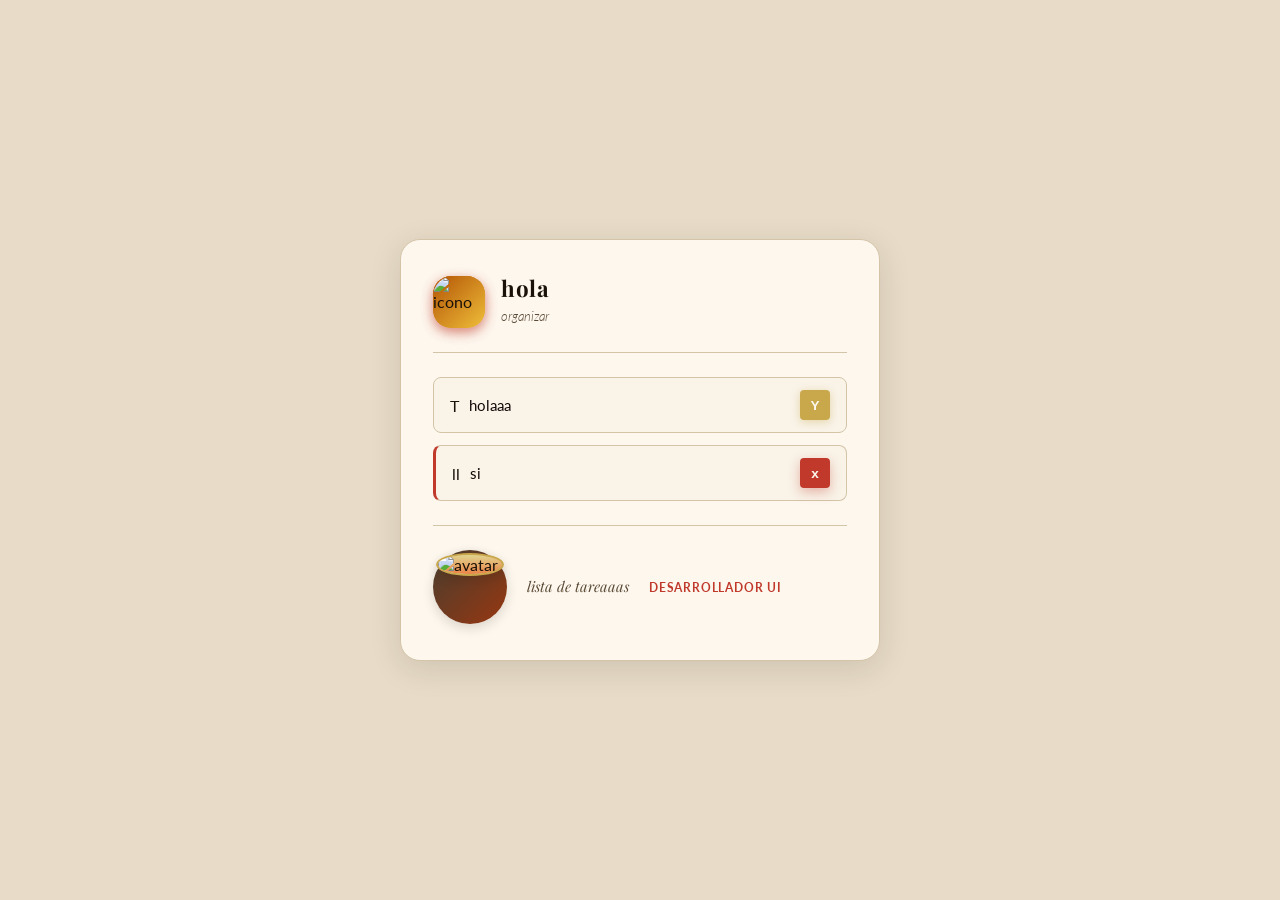
==== index.html @ 03552bc4 "Configurada decoración de avatar con gradientes y colores" ====
<!DOCTYPE html>
<html lang="es">
<head>
<meta charset="UTF-8">
<meta name="viewport" content="width=device-width, initial-scale=1.0">
<title>Creación de Proyecto Flexbox, y rama developer - Puntos 5,6 y 7</title>
<link rel="stylesheet" href="css/style.css">
<link href="https://fonts.googleapis.com/css2?family=Playfair+Display:ital,wght@0,600;0,700;1,400&family=Lato:wght@300;400;700&display=swap" rel="stylesheet">
</head>
<body>

<div class="todo-list">
    <header class="todo-list__header">
        <div class="todo-list__icon-container">
        <div class="todo-list__icon-container">
        <img src="https://i.pravatar.cc/52" alt="icono">
        </div>
        </div>
        <div class="todo-list__info">
        <h2 class="todo-list__title">hola</h2>
        <p class="todo-list__descripcion"> organizar </p>
        </div>
    </header>
    <hr class="todo-list__divisor">
    <ul class="todo-list__items">
        <li class="todo-list__item">
        <div class="todo-list__contenido">
            <span class="todo-list__item-icon">T</span>
            <span class="todo-list__text">holaaa</span>
        </div>
        <button class="todo-list__button-complete">Y</button>
        </li>
        <li class="todo-list__item todo-list__item--pendiente">
        <div class="todo-list__contenido">
            <span class="todo-list__item-icon">ll</span>
            <span class="todo-list__text">si</span>
        </div>
        <button class="todo-list__button todo-list__button--delete">x</button>
        </li>
    </ul>
    <section class="testimonial">
        <div class="testimonial__avatar-wrapper">
        <img class="testimonial__avatar" src="https://i.pravatar.cc/100" alt="avatar">
    </div>
        <p class="testimonial__text">
        lista de tareaaas
        </p>
        <span class="testimonial__autor"> desarrollador ui</span>
        </div>
    </section>
    </div>
</body>
</html>
---- css/style.css ----
/* Aplica estilo a todos los elementos justo antes y justo después */
*, *::before, *::after {
box-sizing: border-box;
margin: 0;
padding: 0;
}

/* B O D Y */

body {
min-height: 100vh; /*viewport, 100% de altura en pantalla completa lero lero */
font-family: 'Lato', sans-serif;
color: #1a1208;
background-color: #e8dcc8;
display: flex;
align-items: center;
justify-content: center;
padding: 2.5rem 1rem;
}

/* bloque principal */
.todo-list{
background-color: #fdf7ee;
border-radius: 20px;
box-shadow: 0 8px 32px rgba(26, 18, 8, 0.12);
border: 1px solid #d4c4a8;
max-width: 480px;
width: 100%;
padding: 2.25rem 2rem;
position: relative;
overflow: hidden;
display: flex;
flex-direction: column;
gap: 1.5rem;
}

/* E N C A B E Z A D O de seccion. Contenedor en fila */
.todo-list__header {
display: flex;
align-items: flex-start; /* Icono a la parte superior */
gap: 1rem; 
}

.todo-list__icon-container {
display: flex;
align-items: center;
justify-content: center;
width: 52px;
height: 52px;
min-width: 52px;
border-radius: 35%;
flex-shrink: 0;
background: linear-gradient(135deg, #b45405, #eebe39);
box-shadow: 0 4px 12px rgba(192, 57, 43, 0.35);
}

.todo-list__icon-container img{
    width: 100%;
    height: 100%;
    border-radius: 40%;
    object-fit: cover;
}

.todo-list__icon {
font-size: 1.6rem;
line-height: 1;
color: #fdf7ee;
}

.todo-list__info {
display: flex;
flex-direction: column;
justify-content: center;
gap: 0.3rem;
}

.todo-list__title {
font-family: 'Playfair Display', Georgia, serif;
font-size: 1.4rem;
font-weight: 700;
color: #1a1208;
line-height: 1.15;
letter-spacing: 0.5px;
}

.todo-list__descripcion {
font-size:0.82rem;
font-weight: 300;
color: #5a4a35;
text-align: justify;
line-height: 1.5;
font-style: italic;
}

/* DIVISOR */
.todo-list__divisor {
border: 0;
border-top: 1px solid #d4c4a8;
}

/* LISTA DE T A R E A S brr*/
.todo-list__items {
list-style: none;
padding: 0;
display: flex;
flex-direction: column; /*Apila los items en columnita */
gap: 0.75rem; /* espacio entre columna */
}

.todo-list__item {
display: flex;
justify-content: space-between;
align-items: center;
padding: 12px 16px;
background: #f9f3e8;
border: 1px solid #d4c4a8;
border-radius: 8px;
transition: box-shadow 0.2s ease, transform 0.2s ease;
}

/* Pseudocodigo :hover para button */
.todo-list__item:hover {
box-shadow: 0 8px 32px rgba(26, 18, 8, 0.12);
transform: translateX(2px);
}

/*contenedor de iconos */
.todo-list__contenido {
display: flex;
align-items: center;
gap: 0.65rem;
flex: 1;
}

.todo-list__text {
font-size: 0.95rem;
color: #140909;
text-align: justify;
padding-right: 10px;
}

/* botones */
.todo-list__button-complete{
display: flex;
align-items: center;
justify-content: center;
width: 30px;
height: 30px;
min-width: 30px;
border: none;
border-radius: 4px;
cursor: pointer;
font-size: 0.85rem;
font-weight: 700;
background-color: #c9a84c;
color: #fdf7ee;
box-shadow: 0 2px 8px rgba(201, 168, 76, 0.4);transition: transform 0.15s ease, filter 0.15s ease;
}

.todo-list__button-complete:hover {
transform: scale(1.1); /*Modifica el espacio, rota, escala tamaño, traslada sin alterar nada */
filter: brightness(1.1); /*Efectos visuales (desenfoque, brillo, contraste, escala... */
}

.todo-list__button--delete{
display: flex;
align-items: center;
justify-content: center;
width: 30px;
height: 30px;
min-width: 30px;
border: none;
border-radius: 4px;
cursor: pointer;
font-size: 0.85rem;
font-weight: 700;
background-color: #c0392b;
color: #fdf7ee;
box-shadow: 0 4px 12px rgba(192, 57, 43, 0.35);
transition: transform 0.15s ease, filter 0.15s ease;
}

.todo-list__button--delete:hover {
background-color: #96281b;
transform: scale(1.1);
}

.todo-list__item--pendiente {
border-left: 3px solid #c0392b;}

/* bloque TESTIMONAL */
.testimonial {
display: flex;
align-items: center;
gap: 20px;
padding-top: 1.5rem;
border-top: 1px solid #d4c4a8;
}

/* elementos del avatar */
.testimonial__avatar {
width: 68px;
height: 68px;
min-width: 68px;
border-radius: 50%;
object-fit: cover;
border: 2px solid #c9a84c;
background: linear-gradient(#e0d48e, #eb8348) padding-box,
            linear-gradient(135deg, #ffffff, #e4915a) border-box;
box-shadow: 0 4px 12px rgba(26, 18, 8, 0.15);
}

.testimonial__avatar-wrapper {
  /* El gradiente para más voltaje en la foto */
width: 74px;
height: 74px;
min-width: 74px;
border-radius: 50%;
object-fit: cover;
padding: 3.4px;  
background: linear-gradient(135deg, #493e2f, #973711);
box-shadow: 0 4px 12px rgba(26, 18, 8, 0.15);
}

/* elemento contenido */
.testimonial__content {
display: flex;
flex-direction: column;
gap: 0.35rem;
}

/* elemento texto */
.testimonial__text {
font-family: 'Playfair Display', Georgia, serif;
font-style: italic;
font-size: 0.9rem;
color: #5a4a35;
text-align: justify;
line-height: 1.65;
margin: 0;
}

/*elemento autor */
.testimonial__autor {
font-size: 0.78rem;
font-weight: bold;
color: #c0392b;
text-transform: uppercase;
letter-spacing: 0.8px;
}
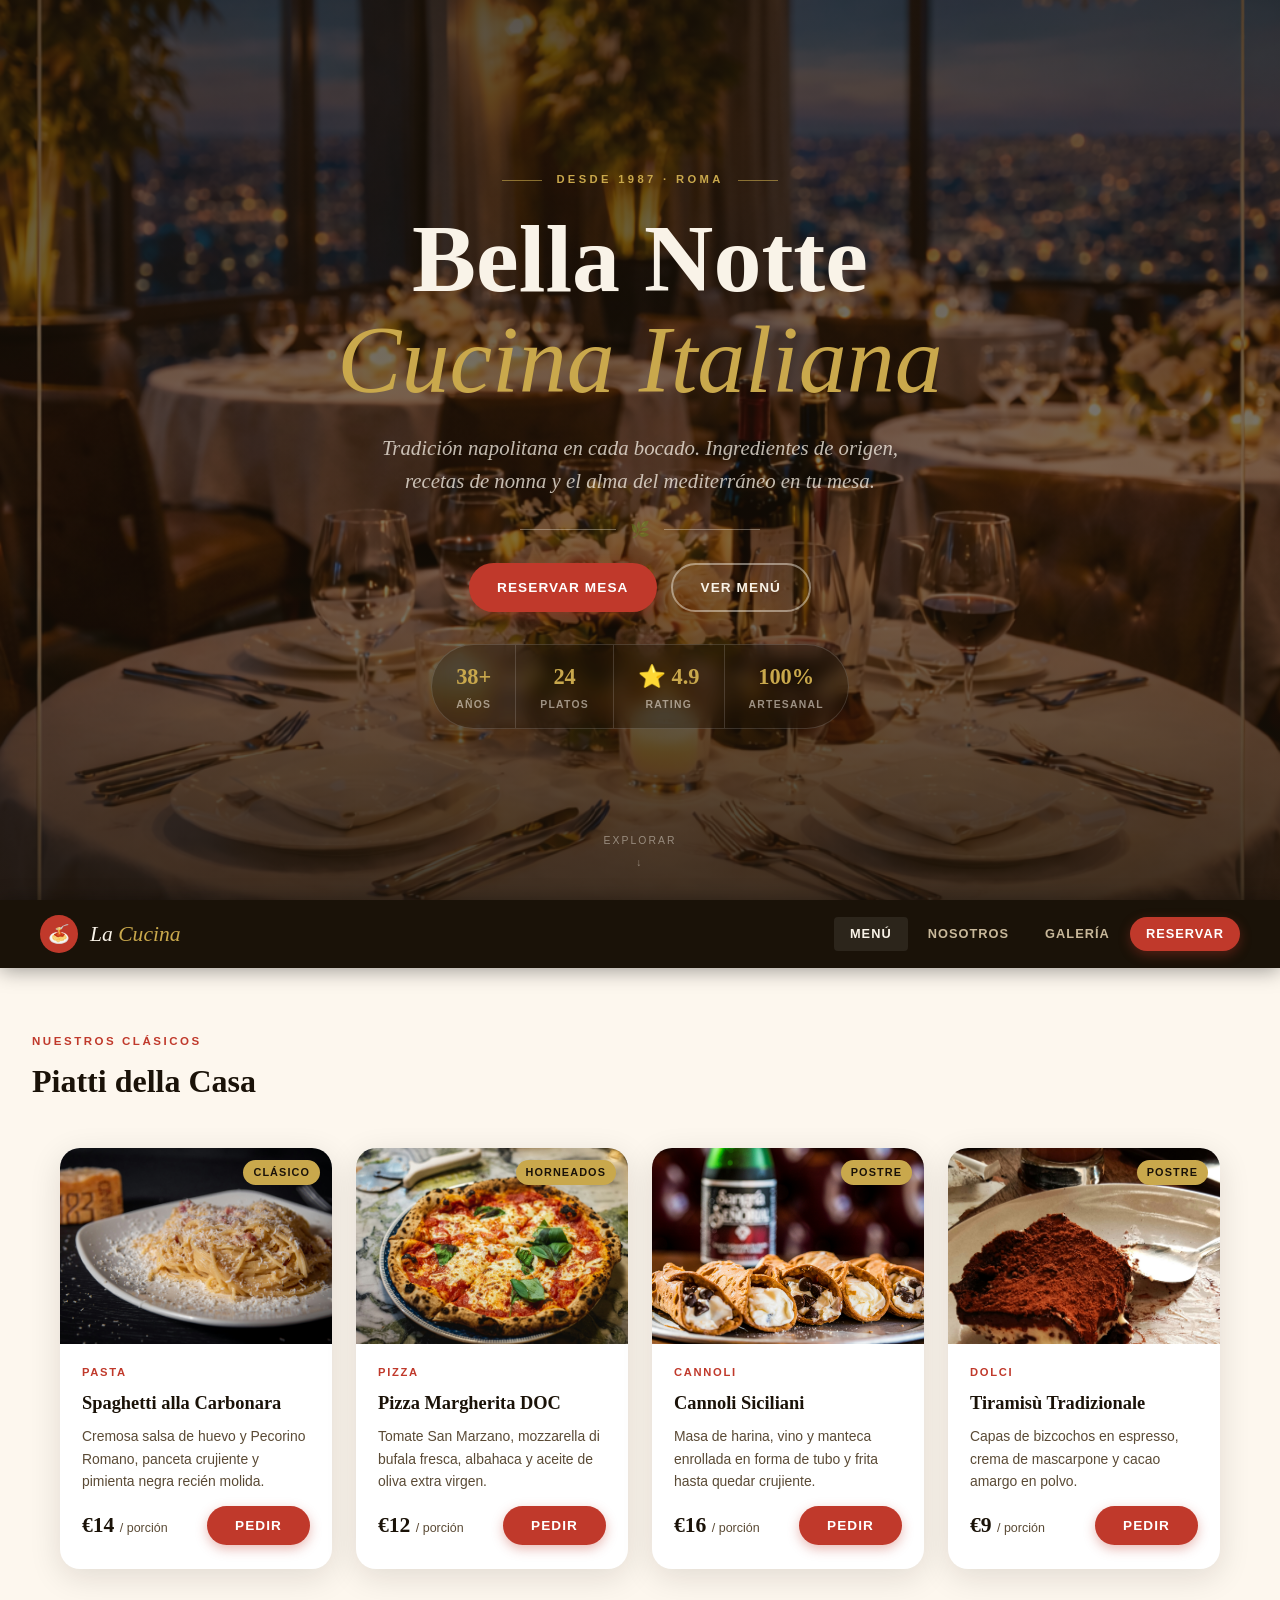
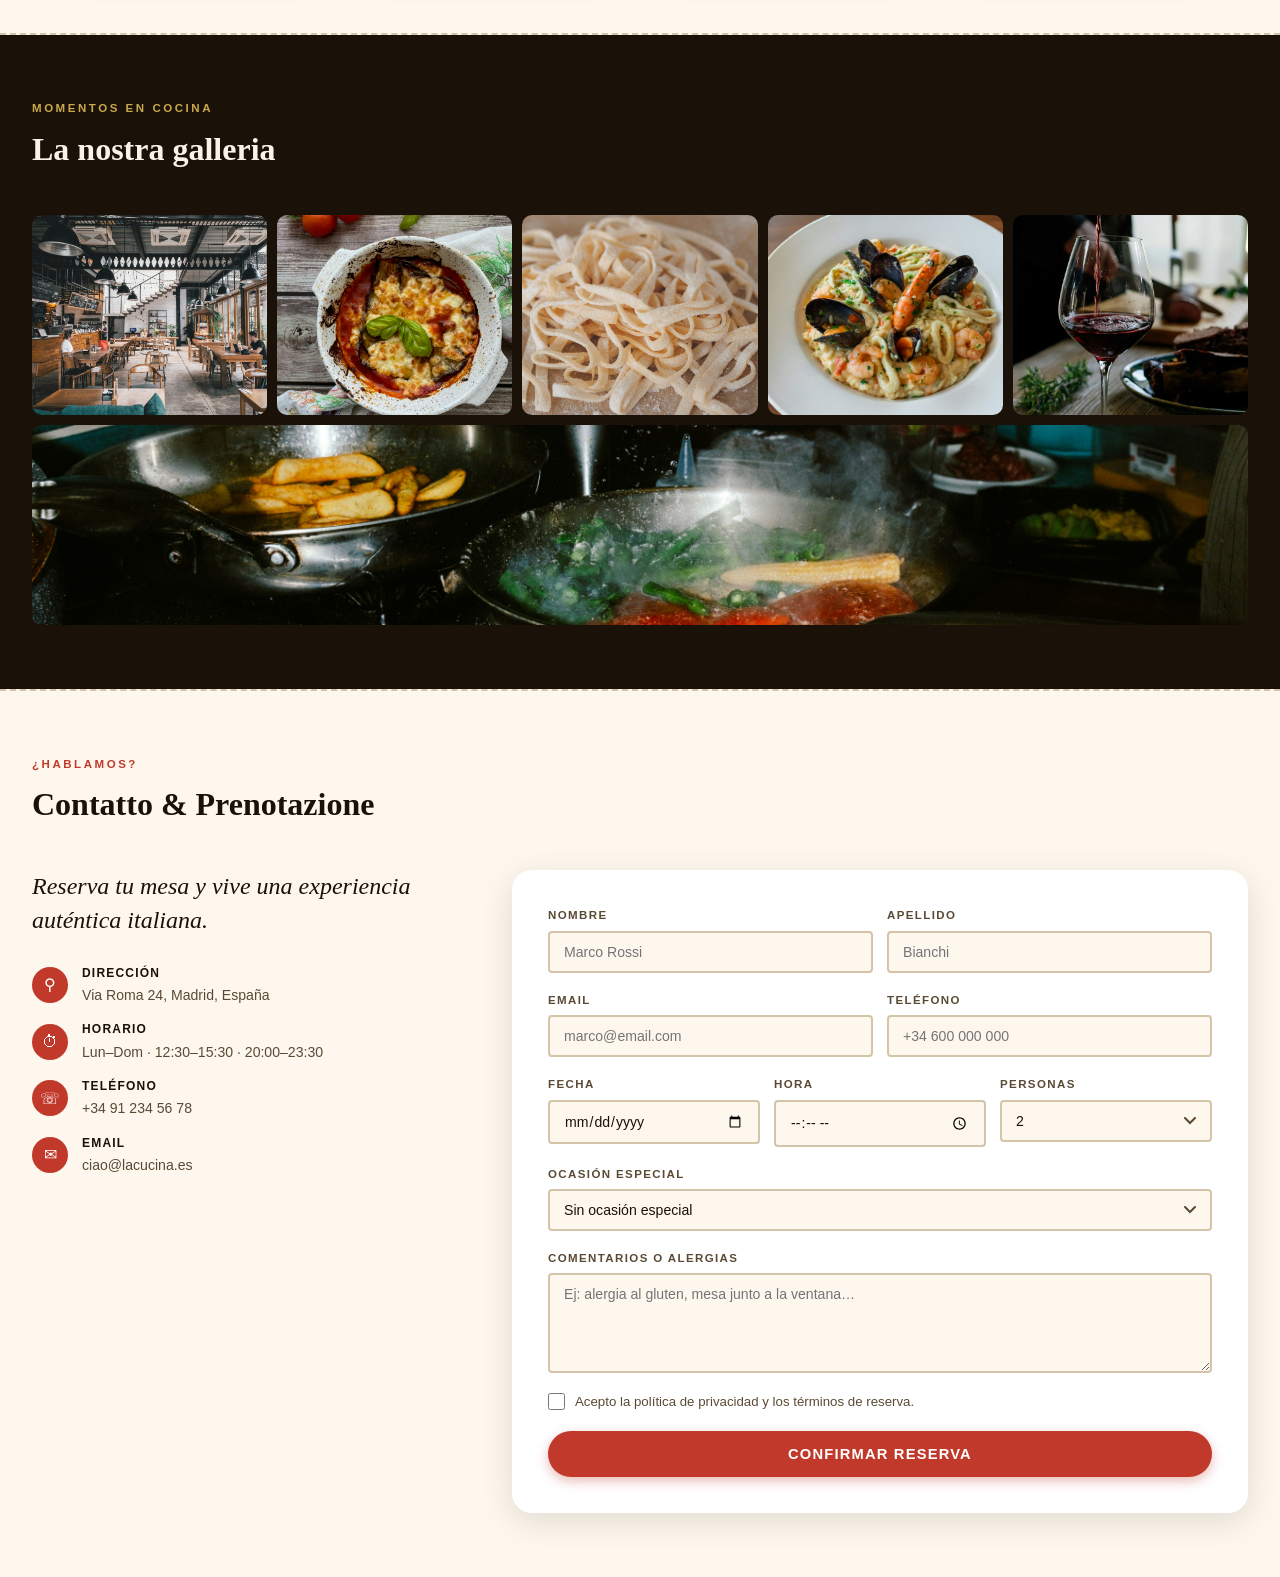
==== commit 2f309fe9: "Merge pull request #2 from josuesolano21/feature/josue Feature/josue" ====
--- a/index.html
+++ b/index.html
@@ -1,53 +1,270 @@
 <!DOCTYPE html>
 <html lang="es">
 <head>
-<meta charset="UTF-8">
-<meta name="viewport" content="width=device-width, initial-scale=1.0">
-<title>Creación de Proyecto Flexbox, y rama developer - Puntos 5,6 y 7</title>
-<link rel="stylesheet" href="css/style.css">
-<link href="https://fonts.googleapis.com/css2?family=Playfair+Display:ital,wght@0,600;0,700;1,400&family=Lato:wght@300;400;700&display=swap" rel="stylesheet">
+    <meta charset="UTF-8">
+    <meta name="viewport" content="width=device-width, initial-scale=1.0">
+    <link rel="stylesheet" href="./css/style.css">
+    <title>Creación de Proyecto y sus archivos, y rama developer</title>
 </head>
 <body>
-
-<div class="todo-list">
-    <header class="todo-list__header">
-        <div class="todo-list__icon-container">
-        <div class="todo-list__icon-container">
-        <img src="https://i.pravatar.cc/52" alt="icono">
-        </div>
-        </div>
-        <div class="todo-list__info">
-        <h2 class="todo-list__title">hola</h2>
-        <p class="todo-list__descripcion"> organizar </p>
-        </div>
+    
+        <!-- COMPONENTE 0: ENCABEZADO -->
+    <header class="encabezado">
+    <div class="encabezado__fondo"></div>
+    <div class="encabezado__contenido">
+        <p class="encabezado__etiqueta">Desde 1987 · Roma</p>
+        <h1 class="encabezado__titulo">Bella Notte <em>Cucina Italiana</em></h1>
+        <p class="encabezado__subtitulo">Tradición napolitana en cada bocado. Ingredientes de origen, recetas de nonna y el alma del mediterráneo en tu mesa.</p>
+        <div class="encabezado__separador"><span>🌿</span></div>
+        <div class="encabezado__acciones">
+        <a href="#contacto" class="boton boton--solido">Reservar mesa</a>
+        <a href="#menu"     class="boton boton--fantasma">Ver menú</a>
+        </div>
+        <div class="encabezado__estadisticas">
+        <div class="encabezado__estadistica">
+            <span class="encabezado__estadistica-valor">38+</span>
+            <span class="encabezado__estadistica-etiqueta">Años</span>
+        </div>
+        <div class="encabezado__estadistica">
+            <span class="encabezado__estadistica-valor">24</span>
+            <span class="encabezado__estadistica-etiqueta">Platos</span>
+        </div>
+        <div class="encabezado__estadistica">
+            <span class="encabezado__estadistica-valor">⭐ 4.9</span>
+            <span class="encabezado__estadistica-etiqueta">Rating</span>
+        </div>
+        <div class="encabezado__estadistica">
+            <span class="encabezado__estadistica-valor">100%</span>
+            <span class="encabezado__estadistica-etiqueta">Artesanal</span>
+        </div>
+        </div>
+    </div>
+    <a href="#nav" class="encabezado__scroll">
+        <span>Explorar</span>
+        <span>↓</span>
+    </a>
     </header>
-    <hr class="todo-list__divisor">
-    <ul class="todo-list__items">
-        <li class="todo-list__item">
-        <div class="todo-list__contenido">
-            <span class="todo-list__item-icon">T</span>
-            <span class="todo-list__text">holaaa</span>
-        </div>
-        <button class="todo-list__button-complete">Y</button>
-        </li>
-        <li class="todo-list__item todo-list__item--pendiente">
-        <div class="todo-list__contenido">
-            <span class="todo-list__item-icon">ll</span>
-            <span class="todo-list__text">si</span>
-        </div>
-        <button class="todo-list__button todo-list__button--delete">x</button>
-        </li>
+
+    <!-- COMPONENTE 1: NAVEGACIÓN -->
+    <nav class="navegacion" id="nav">
+    <a href="#" class="navegacion__marca">
+        <div class="navegacion__logo">🍝</div>
+        <span class="navegacion__nombre">La <span>Cucina</span></span>
+    </a>
+    <ul class="navegacion__menu">
+        <li><a href="#menu"     class="navegacion__enlace navegacion__enlace--activo">Menú</a></li>
+        <li><a href="#"         class="navegacion__enlace">Nosotros</a></li>
+        <li><a href="#galeria"  class="navegacion__enlace">Galería</a></li>
+        <li><a href="#contacto" class="navegacion__enlace navegacion__enlace--destacado">Reservar</a></li>
     </ul>
-    <section class="testimonial">
-        <div class="testimonial__avatar-wrapper">
-        <img class="testimonial__avatar" src="https://i.pravatar.cc/100" alt="avatar">
-    </div>
-        <p class="testimonial__text">
-        lista de tareaaas
-        </p>
-        <span class="testimonial__autor"> desarrollador ui</span>
-        </div>
+    </nav>
+
+    <!-- COMPONENTE 2: TARJETAS DE PRODUCTO -->
+    <section class="seccion productos" id="menu">
+    <p class="seccion__etiqueta">Nuestros clásicos</p>
+    <h2 class="seccion__titulo">Piatti della Casa</h2>
+    <div class="productos__cuadricula">
+
+        <article class="tarjeta">
+        <div class="tarjeta__imagen-contenedor">
+            <img src="./resources/img/pastacarbonara.jpg" alt="Carbonara"/>
+            <span class="tarjeta__insignia">Clásico</span>
+        </div>
+        <div class="tarjeta__cuerpo">
+            <p class="tarjeta__categoria">Pasta</p>
+            <h3 class="tarjeta__titulo">Spaghetti alla Carbonara</h3>
+            <p class="tarjeta__descripcion">Cremosa salsa de huevo y Pecorino Romano, panceta crujiente y pimienta negra recién molida.</p>
+            <div class="tarjeta__pie">
+            <p class="tarjeta__precio">€14 <span>/ porción</span></p>
+            <button class="boton boton--solido">Pedir</button>
+            </div>
+        </div>
+        </article>
+
+        <article class="tarjeta">
+        <div class="tarjeta__imagen-contenedor">
+            <img src="./resources/img/pizza_margherita.jpg" alt="Pizza Margherita"/>
+            <span class="tarjeta__insignia">Horneados</span>
+        </div>
+        <div class="tarjeta__cuerpo">
+            <p class="tarjeta__categoria">Pizza</p>
+            <h3 class="tarjeta__titulo">Pizza Margherita DOC</h3>
+            <p class="tarjeta__descripcion">Tomate San Marzano, mozzarella di bufala fresca, albahaca y aceite de oliva extra virgen.</p>
+            <div class="tarjeta__pie">
+            <p class="tarjeta__precio">€12 <span>/ porción</span></p>
+            <button class="boton boton--solido">Pedir</button>
+            </div>
+        </div>
+        </article>
+
+        <article class="tarjeta">
+        <div class="tarjeta__imagen-contenedor">
+            <img src="/resources/img/Cannoli.jpg" alt="Cannoli"/>
+            <span class="tarjeta__insignia">Postre</span>
+        </div>
+        <div class="tarjeta__cuerpo">
+            <p class="tarjeta__categoria">Cannoli</p>
+            <h3 class="tarjeta__titulo">Cannoli Siciliani</h3>
+            <p class="tarjeta__descripcion">Masa de harina, vino y manteca enrollada en forma de tubo y frita hasta quedar crujiente.</p>
+            <div class="tarjeta__pie">
+            <p class="tarjeta__precio">€16 <span>/ porción</span></p>
+            <button class="boton boton--solido">Pedir</button>
+            </div>
+        </div>
+        </article>
+
+        <article class="tarjeta">
+        <div class="tarjeta__imagen-contenedor">
+            <img src="/resources/img/tiramisu.jpg" alt="Tiramisù"/>
+            <span class="tarjeta__insignia">Postre</span>
+        </div>
+        <div class="tarjeta__cuerpo">
+            <p class="tarjeta__categoria">Dolci</p>
+            <h3 class="tarjeta__titulo">Tiramisù Tradizionale</h3>
+            <p class="tarjeta__descripcion">Capas de bizcochos en espresso, crema de mascarpone y cacao amargo en polvo.</p>
+            <div class="tarjeta__pie">
+            <p class="tarjeta__precio">€9 <span>/ porción</span></p>
+            <button class="boton boton--solido">Pedir</button>
+            </div>
+        </div>
+        </article>
+
+    </div>
     </section>
-    </div>
+
+    <hr class="divisor"/>
+
+    <!-- COMPONENTE 3: GALERÍA -->
+    <section class="seccion galeria" id="galeria">
+    <p class="seccion__etiqueta">Momentos en cocina</p>
+    <h2 class="seccion__titulo">La nostra galleria</h2>
+    <div class="galeria__cuadricula">
+        <div class="galeria__elemento">
+        <img src="/resources/img/ambient.jpg" alt="Restaurante"/>
+        <div class="galeria__superposicion"><p class="galeria__caption">Il nostro ambiente</p></div>
+        </div>
+        <div class="galeria__elemento">
+        <img src="/resources/img/Melanzane alla parmigiana.jpg" alt="Ingredientes"/>
+        <div class="galeria__superposicion"><p class="galeria__caption">Ingredienti freschi</p></div>
+        </div>
+        <div class="galeria__elemento">
+        <img src="/resources/img/pasta fatta a mano.jpg" alt="Pasta"/>
+        <div class="galeria__superposicion"><p class="galeria__caption">Pasta fatta a mano</p></div>
+        </div>
+        <div class="galeria__elemento">
+        <img src="/resources/img/rissoto.jpg" alt="Rissoto"/>
+        <div class="galeria__superposicion"><p class="galeria__caption">Rissoto</p></div>
+        </div>
+        <div class="galeria__elemento">
+        <img src="/resources/img/vinno_rosso.avif" alt="Vino"/>
+        <div class="galeria__superposicion"><p class="galeria__caption">Vino rosso</p></div>
+        </div>
+        <div class="galeria__elemento">
+        <img src="/resources/img/La magia in cucina.jpg" alt="Chef"/>
+        <div class="galeria__superposicion"><p class="galeria__caption">La magia in cucina</p></div>
+        </div>
+    </div>
+    </section>
+
+<hr class="divisor"/>
+
+    <!-- COMPONENTE 4: CONTACTO -->
+    <section class="seccion contacto" id="contacto">
+    <p class="seccion__etiqueta">¿Hablamos?</p>
+    <h2 class="seccion__titulo">Contatto & Prenotazione</h2>
+    <div class="contacto__contenedor">
+
+        <div class="contacto__info">
+        <p class="contacto__frase">Reserva tu mesa y vive una <em>experiencia auténtica</em> italiana.</p>
+        <div class="contacto__detalles">
+            <div class="contacto__detalle">
+            <div class="contacto__icono">⚲</div>
+            <div class="contacto__texto"><strong>Dirección</strong>Via Roma 24, Madrid, España</div>
+            </div>
+            <div class="contacto__detalle">
+            <div class="contacto__icono">⏱</div>
+            <div class="contacto__texto"><strong>Horario</strong>Lun–Dom · 12:30–15:30 · 20:00–23:30</div>
+            </div>
+            <div class="contacto__detalle">
+            <div class="contacto__icono">☏</div>
+            <div class="contacto__texto"><strong>Teléfono</strong>+34 91 234 56 78</div>
+            </div>
+            <div class="contacto__detalle">
+            <div class="contacto__icono">✉</div>
+            <div class="contacto__texto"><strong>Email</strong>ciao@lacucina.es</div>
+            </div>
+        </div>
+        </div>
+
+        <form class="formulario" onsubmit="event.preventDefault(); alert('¡Grazie mille! Te contactaremos pronto 🍝')">
+
+        <div class="formulario__fila">
+            <div class="formulario__grupo">
+            <label class="formulario__etiqueta" for="nombre">Nombre</label>
+            <input class="formulario__campo" id="nombre" type="text" placeholder="Marco Rossi" required/>
+            </div>
+            <div class="formulario__grupo">
+            <label class="formulario__etiqueta" for="apellido">Apellido</label>
+            <input class="formulario__campo" id="apellido" type="text" placeholder="Bianchi"/>
+            </div>
+        </div>
+
+        <div class="formulario__fila">
+            <div class="formulario__grupo">
+            <label class="formulario__etiqueta" for="email">Email</label>
+            <input class="formulario__campo" id="email" type="email" placeholder="marco@email.com" required/>
+            </div>
+            <div class="formulario__grupo">
+            <label class="formulario__etiqueta" for="tel">Teléfono</label>
+            <input class="formulario__campo" id="tel" type="tel" placeholder="+34 600 000 000"/>
+            </div>
+        </div>
+
+        <div class="formulario__fila">
+            <div class="formulario__grupo">
+            <label class="formulario__etiqueta" for="fecha">Fecha</label>
+            <input class="formulario__campo" id="fecha" type="date" required/>
+            </div>
+            <div class="formulario__grupo">
+            <label class="formulario__etiqueta" for="hora">Hora</label>
+            <input class="formulario__campo" id="hora" type="time" required/>
+            </div>
+            <div class="formulario__grupo">
+            <label class="formulario__etiqueta" for="personas">Personas</label>
+            <select class="formulario__selector" id="personas">
+                <option>1</option><option selected>2</option><option>3</option>
+                <option>4</option><option>5–8</option><option>+8</option>
+            </select>
+            </div>
+        </div>
+
+        <div class="formulario__grupo formulario__grupo--completo">
+            <label class="formulario__etiqueta" for="ocasion">Ocasión especial</label>
+            <select class="formulario__selector" id="ocasion">
+            <option value="">Sin ocasión especial</option>
+            <option>Cumpleaños</option>
+            <option>Aniversario</option>
+            <option>Reunión de negocios</option>
+            <option>Celebración familiar</option>
+            </select>
+        </div>
+
+        <div class="formulario__grupo formulario__grupo--completo">
+            <label class="formulario__etiqueta" for="mensaje">Comentarios o alergias</label>
+            <textarea class="formulario__area" id="mensaje" placeholder="Ej: alergia al gluten, mesa junto a la ventana…"></textarea>
+        </div>
+
+        <div class="formulario__verificacion">
+            <input class="formulario__check" type="checkbox" id="terminos" required/>
+            <label class="formulario__check-etiqueta" for="terminos">Acepto la política de privacidad y los términos de reserva.</label>
+        </div>
+
+        <button class="formulario__enviar" type="submit">Confirmar reserva</button>
+
+        </form>
+
+    </div>
+    </section>
+
 </body>
 </html>
--- a/css/style.css
+++ b/css/style.css
@@ -1,250 +1,221 @@
-/* Aplica estilo a todos los elementos justo antes y justo después */
-*, *::before, *::after {
-box-sizing: border-box;
-margin: 0;
-padding: 0;
-}
-
-/* B O D Y */
-
-body {
-min-height: 100vh; /*viewport, 100% de altura en pantalla completa lero lero */
-font-family: 'Lato', sans-serif;
-color: #1a1208;
-background-color: #e8dcc8;
-display: flex;
-align-items: center;
-justify-content: center;
-padding: 2.5rem 1rem;
-}
-
-/* bloque principal */
-.todo-list{
-background-color: #fdf7ee;
-border-radius: 20px;
-box-shadow: 0 8px 32px rgba(26, 18, 8, 0.12);
-border: 1px solid #d4c4a8;
-max-width: 480px;
-width: 100%;
-padding: 2.25rem 2rem;
-position: relative;
-overflow: hidden;
-display: flex;
-flex-direction: column;
-gap: 1.5rem;
-}
-
-/* E N C A B E Z A D O de seccion. Contenedor en fila */
-.todo-list__header {
-display: flex;
-align-items: flex-start; /* Icono a la parte superior */
-gap: 1rem; 
-}
-
-.todo-list__icon-container {
-display: flex;
-align-items: center;
-justify-content: center;
-width: 52px;
-height: 52px;
-min-width: 52px;
-border-radius: 35%;
-flex-shrink: 0;
-background: linear-gradient(135deg, #b45405, #eebe39);
-box-shadow: 0 4px 12px rgba(192, 57, 43, 0.35);
-}
-
-.todo-list__icon-container img{
-    width: 100%;
-    height: 100%;
-    border-radius: 40%;
-    object-fit: cover;
-}
-
-.todo-list__icon {
-font-size: 1.6rem;
-line-height: 1;
-color: #fdf7ee;
-}
-
-.todo-list__info {
-display: flex;
-flex-direction: column;
-justify-content: center;
-gap: 0.3rem;
-}
-
-.todo-list__title {
-font-family: 'Playfair Display', Georgia, serif;
-font-size: 1.4rem;
-font-weight: 700;
-color: #1a1208;
-line-height: 1.15;
-letter-spacing: 0.5px;
-}
-
-.todo-list__descripcion {
-font-size:0.82rem;
-font-weight: 300;
-color: #5a4a35;
-text-align: justify;
-line-height: 1.5;
-font-style: italic;
-}
-
-/* DIVISOR */
-.todo-list__divisor {
-border: 0;
-border-top: 1px solid #d4c4a8;
-}
-
-/* LISTA DE T A R E A S brr*/
-.todo-list__items {
-list-style: none;
-padding: 0;
-display: flex;
-flex-direction: column; /*Apila los items en columnita */
-gap: 0.75rem; /* espacio entre columna */
-}
-
-.todo-list__item {
-display: flex;
-justify-content: space-between;
-align-items: center;
-padding: 12px 16px;
-background: #f9f3e8;
-border: 1px solid #d4c4a8;
-border-radius: 8px;
-transition: box-shadow 0.2s ease, transform 0.2s ease;
-}
-
-/* Pseudocodigo :hover para button */
-.todo-list__item:hover {
-box-shadow: 0 8px 32px rgba(26, 18, 8, 0.12);
-transform: translateX(2px);
-}
-
-/*contenedor de iconos */
-.todo-list__contenido {
-display: flex;
-align-items: center;
-gap: 0.65rem;
-flex: 1;
-}
-
-.todo-list__text {
-font-size: 0.95rem;
-color: #140909;
-text-align: justify;
-padding-right: 10px;
-}
-
-/* botones */
-.todo-list__button-complete{
-display: flex;
-align-items: center;
-justify-content: center;
-width: 30px;
-height: 30px;
-min-width: 30px;
-border: none;
-border-radius: 4px;
-cursor: pointer;
-font-size: 0.85rem;
-font-weight: 700;
-background-color: #c9a84c;
-color: #fdf7ee;
-box-shadow: 0 2px 8px rgba(201, 168, 76, 0.4);transition: transform 0.15s ease, filter 0.15s ease;
-}
-
-.todo-list__button-complete:hover {
-transform: scale(1.1); /*Modifica el espacio, rota, escala tamaño, traslada sin alterar nada */
-filter: brightness(1.1); /*Efectos visuales (desenfoque, brillo, contraste, escala... */
-}
-
-.todo-list__button--delete{
-display: flex;
-align-items: center;
-justify-content: center;
-width: 30px;
-height: 30px;
-min-width: 30px;
-border: none;
-border-radius: 4px;
-cursor: pointer;
-font-size: 0.85rem;
-font-weight: 700;
-background-color: #c0392b;
-color: #fdf7ee;
-box-shadow: 0 4px 12px rgba(192, 57, 43, 0.35);
-transition: transform 0.15s ease, filter 0.15s ease;
-}
-
-.todo-list__button--delete:hover {
-background-color: #96281b;
-transform: scale(1.1);
-}
-
-.todo-list__item--pendiente {
-border-left: 3px solid #c0392b;}
-
-/* bloque TESTIMONAL */
-.testimonial {
-display: flex;
-align-items: center;
-gap: 20px;
-padding-top: 1.5rem;
-border-top: 1px solid #d4c4a8;
-}
-
-/* elementos del avatar */
-.testimonial__avatar {
-width: 68px;
-height: 68px;
-min-width: 68px;
-border-radius: 50%;
-object-fit: cover;
-border: 2px solid #c9a84c;
-background: linear-gradient(#e0d48e, #eb8348) padding-box,
-            linear-gradient(135deg, #ffffff, #e4915a) border-box;
-box-shadow: 0 4px 12px rgba(26, 18, 8, 0.15);
-}
-
-.testimonial__avatar-wrapper {
-  /* El gradiente para más voltaje en la foto */
-width: 74px;
-height: 74px;
-min-width: 74px;
-border-radius: 50%;
-object-fit: cover;
-padding: 3.4px;  
-background: linear-gradient(135deg, #493e2f, #973711);
-box-shadow: 0 4px 12px rgba(26, 18, 8, 0.15);
-}
-
-/* elemento contenido */
-.testimonial__content {
-display: flex;
-flex-direction: column;
-gap: 0.35rem;
-}
-
-/* elemento texto */
-.testimonial__text {
-font-family: 'Playfair Display', Georgia, serif;
-font-style: italic;
-font-size: 0.9rem;
-color: #5a4a35;
-text-align: justify;
-line-height: 1.65;
-margin: 0;
-}
-
-/*elemento autor */
-.testimonial__autor {
-font-size: 0.78rem;
-font-weight: bold;
-color: #c0392b;
-text-transform: uppercase;
-letter-spacing: 0.8px;
-}+    /* variables globales: se definen una vez y se reusan en todo el archivo */
+    :root {
+    --cream: #f9f3e8; --ivory: #fdf7ee;   /* fondos cálidos */
+    --rust: #c0392b;  --rust-dk: #96281b; /* rojo principal y su versión hover */
+    --gold: #c9a84c;  --dark: #1a1208;    /* dorado y casi-negro */
+    --mid: #5a4a35;   --border: #d4c4a8;  /* textos secundarios y bordes */
+    --serif: 'Playfair Display', Georgia, serif; /* fuente elegante */
+    --sans: 'Lato', sans-serif;                  /* fuente de cuerpo */
+    --r-sm: 4px; --r-lg: 20px;           /* border-radius pequeño y grande */
+    --s-card: 0 8px 32px rgba(26,18,8,.12);  /* sombra de cards */
+    --s-btn:  0 4px 12px rgba(192,57,43,.35); /* sombra de botones */
+    }
+
+    /* borra márgenes del navegador; border-box hace que padding no agrande el elemento */
+    *, *::before, *::after { box-sizing: border-box; margin: 0; padding: 0; }
+    html { scroll-behavior: smooth; } /* scroll animado al pulsar anclas #id */
+    body { font-family: var(--sans); background: var(--cream); color: var(--dark); line-height: 1.6; }
+    img  { display: block; width: 100%; height: 100%; object-fit: cover; } /* recorta sin deformar */
+
+    /* clases reutilizadas en todas las secciones */
+    .seccion { padding: 64px 32px; }
+    .seccion__etiqueta { font-size: .72rem; font-weight: 700; letter-spacing: .22em; text-transform: uppercase; color: var(--rust); margin-bottom: 6px; }
+    .seccion__titulo   { font-family: var(--serif); font-size: 2rem; margin-bottom: 40px; }
+    .divisor { border: none; border-top: 2px dashed var(--border); }
+
+    /* bloque base compartido; --solido y --fantasma solo cambian color y borde */
+    .boton {
+    display: inline-flex; align-items: center; gap: 8px;
+    padding: 12px 28px; border-radius: 40px; border: none; cursor: pointer;
+    font-family: var(--sans); font-size: .85rem; font-weight: 700;
+    letter-spacing: .08em; text-transform: uppercase; text-decoration: none;
+    transition: background .2s, transform .15s, box-shadow .2s;
+    }
+    .boton--solido   { background: var(--rust); color: #fff; box-shadow: var(--s-btn); }
+    .boton--fantasma { background: transparent; color: var(--cream); border: 2px solid rgba(249,243,232,.45); }
+    /* ambos comparten el translateY en hover */
+    .boton--solido:hover,
+    .boton--fantasma:hover { transform: translateY(-2px); }
+    .boton--solido:hover   { background: var(--rust-dk); }
+    .boton--fantasma:hover { border-color: var(--cream); }
+
+    /* ── encabezado ── */
+    /* flex en columna centra todo vertical y horizontalmente sobre la imagen de fondo */
+    .encabezado {
+    position: relative; min-height: 100vh; overflow: hidden;
+    display: flex; flex-direction: column; justify-content: center; align-items: center;
+    text-align: center; padding: 40px 24px;
+    }
+    /* capa de fondo: degradado oscuro encima de la imagen para que el texto sea legible */
+    .encabezado__fondo {
+    position: absolute; inset: 0; z-index: 0;
+    background:
+        linear-gradient(to bottom, rgba(26,18,8,.72), rgba(26,18,8,.55) 60%, rgba(26,18,8,.82)),
+        url('/resources/img/content_background.png') center/cover;
+    }
+    /* z-index:1 lo pone encima del fondo */
+    .encabezado__contenido {
+    position: relative; z-index: 1;
+    display: flex; flex-direction: column; align-items: center; gap: 20px; max-width: 780px;
+    }
+    /* ::before y ::after generan las líneas decorativas a los lados sin HTML extra */
+    .encabezado__etiqueta {
+    display: flex; align-items: center; gap: 14px;
+    font-size: .7rem; font-weight: 700; letter-spacing: .3em; text-transform: uppercase; color: var(--gold);
+    }
+    .encabezado__etiqueta::before,
+    .encabezado__etiqueta::after { content: ''; width: 40px; height: 1px; background: var(--gold); opacity: .6; }
+    /* clamp(min, fluido, max): el tamaño crece con el viewport */
+    .encabezado__titulo    { font-family: var(--serif); font-size: clamp(3rem, 8vw, 6rem); font-weight: 700; color: var(--cream); line-height: 1.05; }
+    /* display:block fuerza el <em> a su propia línea */
+    .encabezado__titulo em { display: block; font-style: italic; font-weight: 400; color: var(--gold); }
+    .encabezado__subtitulo { font-family: var(--serif); font-style: italic; font-size: clamp(1rem, 2.5vw, 1.3rem); color: rgba(249,243,232,.75); max-width: 520px; }
+    /* flex:1 en los pseudo-elementos hace que las líneas llenen el espacio disponible */
+    .encabezado__separador { display: flex; align-items: center; gap: 14px; width: 240px; opacity: .35; }
+    .encabezado__separador::before,
+    .encabezado__separador::after { content: ''; flex: 1; height: 1px; background: var(--cream); }
+    .encabezado__acciones  { display: flex; flex-wrap: wrap; justify-content: center; gap: 14px; }
+    /* overflow:hidden aplica el border-radius a los hijos; backdrop-filter difumina el fondo */
+    .encabezado__estadisticas {
+    display: flex; margin-top: 12px; overflow: hidden;
+    border: 1px solid rgba(255,255,255,.15); border-radius: 60px;
+    backdrop-filter: blur(8px); background: rgba(26,18,8,.35);
+    }
+    .encabezado__estadistica { display: flex; flex-direction: column; align-items: center; padding: 14px 24px; gap: 2px; }
+    /* selector + agrega borde solo entre estadísticas, no antes de la primera */
+    .encabezado__estadistica + .encabezado__estadistica { border-left: 1px solid rgba(255,255,255,.15); }
+    .encabezado__estadistica-valor    { font-family: var(--serif); font-size: 1.4rem; font-weight: 700; color: var(--gold); }
+    .encabezado__estadistica-etiqueta { font-size: .65rem; font-weight: 700; letter-spacing: .12em; text-transform: uppercase; color: rgba(249,243,232,.55); }
+    /* left:50% + translateX(-50%) = centrado horizontal perfecto */
+    .encabezado__scroll {
+    position: absolute; bottom: 28px; left: 50%; transform: translateX(-50%); z-index: 1;
+    display: flex; flex-direction: column; align-items: center; gap: 6px;
+    font-size: .65rem; letter-spacing: .2em; text-transform: uppercase;
+    color: rgba(249,243,232,.45); text-decoration: none;
+    animation: rebotar 2s infinite;
+    }
+    @keyframes rebotar {
+    0%, 100% { transform: translateX(-50%) translateY(0); }
+    50%       { transform: translateX(-50%) translateY(8px); } /* baja 8px a mitad del ciclo */
+    }
+
+    /* ── navegación ── */
+    /* space-between separa la marca (izquierda) del menú (derecha) */
+    .navegacion {
+    display: flex; align-items: center; justify-content: space-between;
+    padding: 0 40px; height: 68px; background: var(--dark);
+    position: sticky; top: 0; z-index: 100; /* se queda fija al hacer scroll */
+    box-shadow: 0 2px 20px rgba(0,0,0,.4);
+    }
+    .navegacion__marca  { display: flex; align-items: center; gap: 12px; text-decoration: none; }
+    /* border-radius:50% convierte el div en círculo */
+    .navegacion__logo   { width: 38px; height: 38px; border-radius: 50%; background: var(--rust); display: flex; align-items: center; justify-content: center; font-size: 1.1rem; }
+    .navegacion__nombre { font-family: var(--serif); font-style: italic; font-size: 1.35rem; color: var(--cream); }
+    .navegacion__nombre span { color: var(--gold); }
+    .navegacion__menu   { display: flex; align-items: center; gap: 4px; list-style: none; }
+    .navegacion__enlace { display: block; padding: 7px 16px; border-radius: var(--r-sm); text-decoration: none; color: #c8b89a; font-size: .8rem; font-weight: 700; letter-spacing: .08em; text-transform: uppercase; transition: color .2s, background .2s; }
+    /* --activo y :hover comparten los mismos estilos */
+    .navegacion__enlace:hover,
+    .navegacion__enlace--activo    { color: var(--cream); background: rgba(255,255,255,.08); }
+    /* !important sobreescribe el color heredado de .navegacion__enlace */
+    .navegacion__enlace--destacado { background: var(--rust); color: #fff !important; border-radius: 30px; box-shadow: var(--s-btn); }
+    .navegacion__enlace--destacado:hover { background: var(--rust-dk); }
+
+    /* ── tarjetas ── */
+    /* flex-direction:column apila imagen → cuerpo → pie verticalmente */
+    .productos { background: var(--ivory); }
+    .productos__cuadricula { display: flex; flex-wrap: wrap; gap: 24px; justify-content: center; }
+    .tarjeta {
+    display: flex; flex-direction: column; width: 272px;
+    border-radius: var(--r-lg); background: #fff; box-shadow: var(--s-card);
+    overflow: hidden; transition: transform .3s, box-shadow .3s;
+    }
+    .tarjeta:hover { transform: translateY(-6px); box-shadow: 0 16px 48px rgba(26,18,8,.18); }
+    /* position:relative para anclar la insignia con position:absolute */
+    .tarjeta__imagen-contenedor { position: relative; height: 196px; overflow: hidden; }
+    .tarjeta__imagen-contenedor img { transition: transform .4s; }
+    .tarjeta:hover .tarjeta__imagen-contenedor img { transform: scale(1.06); }
+    .tarjeta__insignia  { position: absolute; top: 12px; right: 12px; background: var(--gold); color: var(--dark); font-size: .68rem; font-weight: 700; letter-spacing: .1em; text-transform: uppercase; padding: 4px 10px; border-radius: 30px; }
+    /* flex:1 hace que el cuerpo ocupe el espacio restante */
+    .tarjeta__cuerpo    { display: flex; flex-direction: column; flex: 1; padding: 20px 22px 24px; gap: 10px; }
+    .tarjeta__categoria { font-size: .7rem; font-weight: 700; letter-spacing: .15em; text-transform: uppercase; color: var(--rust); }
+    .tarjeta__titulo    { font-family: var(--serif); font-size: 1.15rem; line-height: 1.3; }
+    /* flex:1 en la descripción empuja el pie siempre al fondo */
+    .tarjeta__descripcion { font-size: .87rem; color: var(--mid); flex: 1; }
+    /* space-between: precio izquierda, botón derecha */
+    .tarjeta__pie   { display: flex; align-items: center; justify-content: space-between; margin-top: 4px; }
+    .tarjeta__precio { font-family: var(--serif); font-size: 1.35rem; font-weight: 700; }
+    .tarjeta__precio span { font-family: var(--sans); font-size: .78rem; font-weight: 400; color: var(--mid); }
+
+    /* ── galería ── */
+    /* flex:1 1 200px estira los elementos para llenar el ancho de cada fila */
+    .galeria { background: var(--dark); }
+    .galeria .seccion__etiqueta { color: var(--gold); }
+    .galeria .seccion__titulo   { color: var(--cream); }
+    .galeria__cuadricula { display: flex; flex-wrap: wrap; gap: 10px; }
+    .galeria__elemento   { flex: 1 1 200px; height: 200px; position: relative; border-radius: 10px; overflow: hidden; cursor: pointer; }
+    .galeria__elemento img { width: 100%; height: 100%; object-fit: cover; transition: transform .4s; }
+    .galeria__elemento:hover img { transform: scale(1.07); }
+    /* opacity:0 invisible por defecto; aparece al hacer hover */
+    .galeria__superposicion {
+    position: absolute; inset: 0; opacity: 0;
+    background: linear-gradient(to top, rgba(26,18,8,.8), transparent 55%);
+    display: flex; align-items: flex-end; padding: 14px;
+    transition: opacity .3s;
+    }
+    .galeria__elemento:hover .galeria__superposicion { opacity: 1; }
+    .galeria__caption { font-family: var(--serif); font-style: italic; color: #fff; font-size: .95rem; }
+
+    /* ── contacto ── */
+    /* flex-wrap:wrap pone info y formulario en fila; en móvil se apilan */
+    .contacto { background: var(--ivory); }
+    .contacto__contenedor { display: flex; flex-wrap: wrap; gap: 52px; align-items: flex-start; }
+    .contacto__info    { display: flex; flex-direction: column; gap: 26px; flex: 1 1 240px; }
+    .contacto__frase   { font-family: var(--serif); font-style: italic; font-size: 1.5rem; line-height: 1.4; }
+    .contacto__detalles { display: flex; flex-direction: column; gap: 14px; }
+    .contacto__detalle  { display: flex; align-items: center; gap: 14px; }
+    /* flex-shrink:0 evita que el icono se encoja si el texto es largo */
+    .contacto__icono   { width: 36px; height: 36px; border-radius: 50%; background: var(--rust); color: #fff; display: flex; align-items: center; justify-content: center; flex-shrink: 0; }
+    .contacto__texto        { font-size: .88rem; color: var(--mid); }
+    /* display:block fuerza "Dirección", "Horario"… a su propia línea */
+    .contacto__texto strong { display: block; font-size: .75rem; letter-spacing: .1em; text-transform: uppercase; color: var(--dark); margin-bottom: 1px; }
+
+    /* ── formulario ── */
+    /* flex:2 ocupa el doble de espacio que .contacto__info (flex:1) */
+    .formulario { display: flex; flex-direction: column; gap: 18px; flex: 2 1 360px; background: #fff; border-radius: var(--r-lg); padding: 36px; box-shadow: var(--s-card); }
+    /* __fila agrupa campos en fila; __grupo los distribuye en columnas */
+    .formulario__fila  { display: flex; flex-wrap: wrap; gap: 14px; }
+    .formulario__grupo { display: flex; flex-direction: column; gap: 6px; flex: 1 1 200px; }
+    /* --completo fuerza ancho total (textarea, selects de una columna) */
+    .formulario__grupo--completo { flex: 1 1 100%; }
+    .formulario__etiqueta { font-size: .72rem; font-weight: 700; letter-spacing: .12em; text-transform: uppercase; color: var(--mid); }
+    /* los tres comparten estilos base para consistencia visual */
+    .formulario__campo,
+    .formulario__selector,
+    .formulario__area {
+    width: 100%; padding: 11px 14px; border: 2px solid var(--border); border-radius: var(--r-sm);
+    font-family: var(--sans); font-size: .88rem; color: var(--dark); background: var(--ivory);
+    outline: none; transition: border-color .2s, box-shadow .2s;
+    }
+    /* al enfocar: borde rojo + halo semitransparente */
+    .formulario__campo:focus,
+    .formulario__selector:focus,
+    .formulario__area:focus { border-color: var(--rust); box-shadow: 0 0 0 3px rgba(192,57,43,.1); }
+    .formulario__area     { resize: vertical; min-height: 100px; }
+    /* appearance:none oculta la flecha nativa; se reemplaza con SVG inline */
+    .formulario__selector { appearance: none; background-image: url("data:image/svg+xml,%3Csvg xmlns='http://www.w3.org/2000/svg' width='12' height='8'%3E%3Cpath d='M1 1l5 5 5-5' stroke='%235a4a35' stroke-width='2' fill='none' stroke-linecap='round'/%3E%3C/svg%3E"); background-repeat: no-repeat; background-position: right 14px center; padding-right: 38px; }
+    .formulario__verificacion { display: flex; align-items: center; gap: 10px; }
+    /* accent-color cambia el color del checkbox al marcarlo */
+    .formulario__check        { width: 17px; height: 17px; accent-color: var(--rust); cursor: pointer; }
+    .formulario__check-etiqueta { font-size: .83rem; color: var(--mid); }
+    .formulario__enviar { width: 100%; padding: 15px; border-radius: 40px; border: none; background: var(--rust); color: #fff; font-family: var(--sans); font-size: .92rem; font-weight: 700; letter-spacing: .08em; text-transform: uppercase; cursor: pointer; box-shadow: var(--s-btn); transition: background .2s, transform .15s; }
+    .formulario__enviar:hover { background: var(--rust-dk); transform: translateY(-2px); }
+
+    /* ajustes puntuales para móvil; flex-wrap ya hace el trabajo pesado */
+    @media (max-width: 680px) {
+    .navegacion { padding: 0 16px; }
+    .navegacion__enlace { padding: 7px 10px; font-size: .74rem; }
+    .encabezado__estadisticas { flex-wrap: wrap; border-radius: 16px; }
+    .galeria__elemento { flex: 1 1 140px; }
+    .formulario { padding: 24px 18px; }
+    }
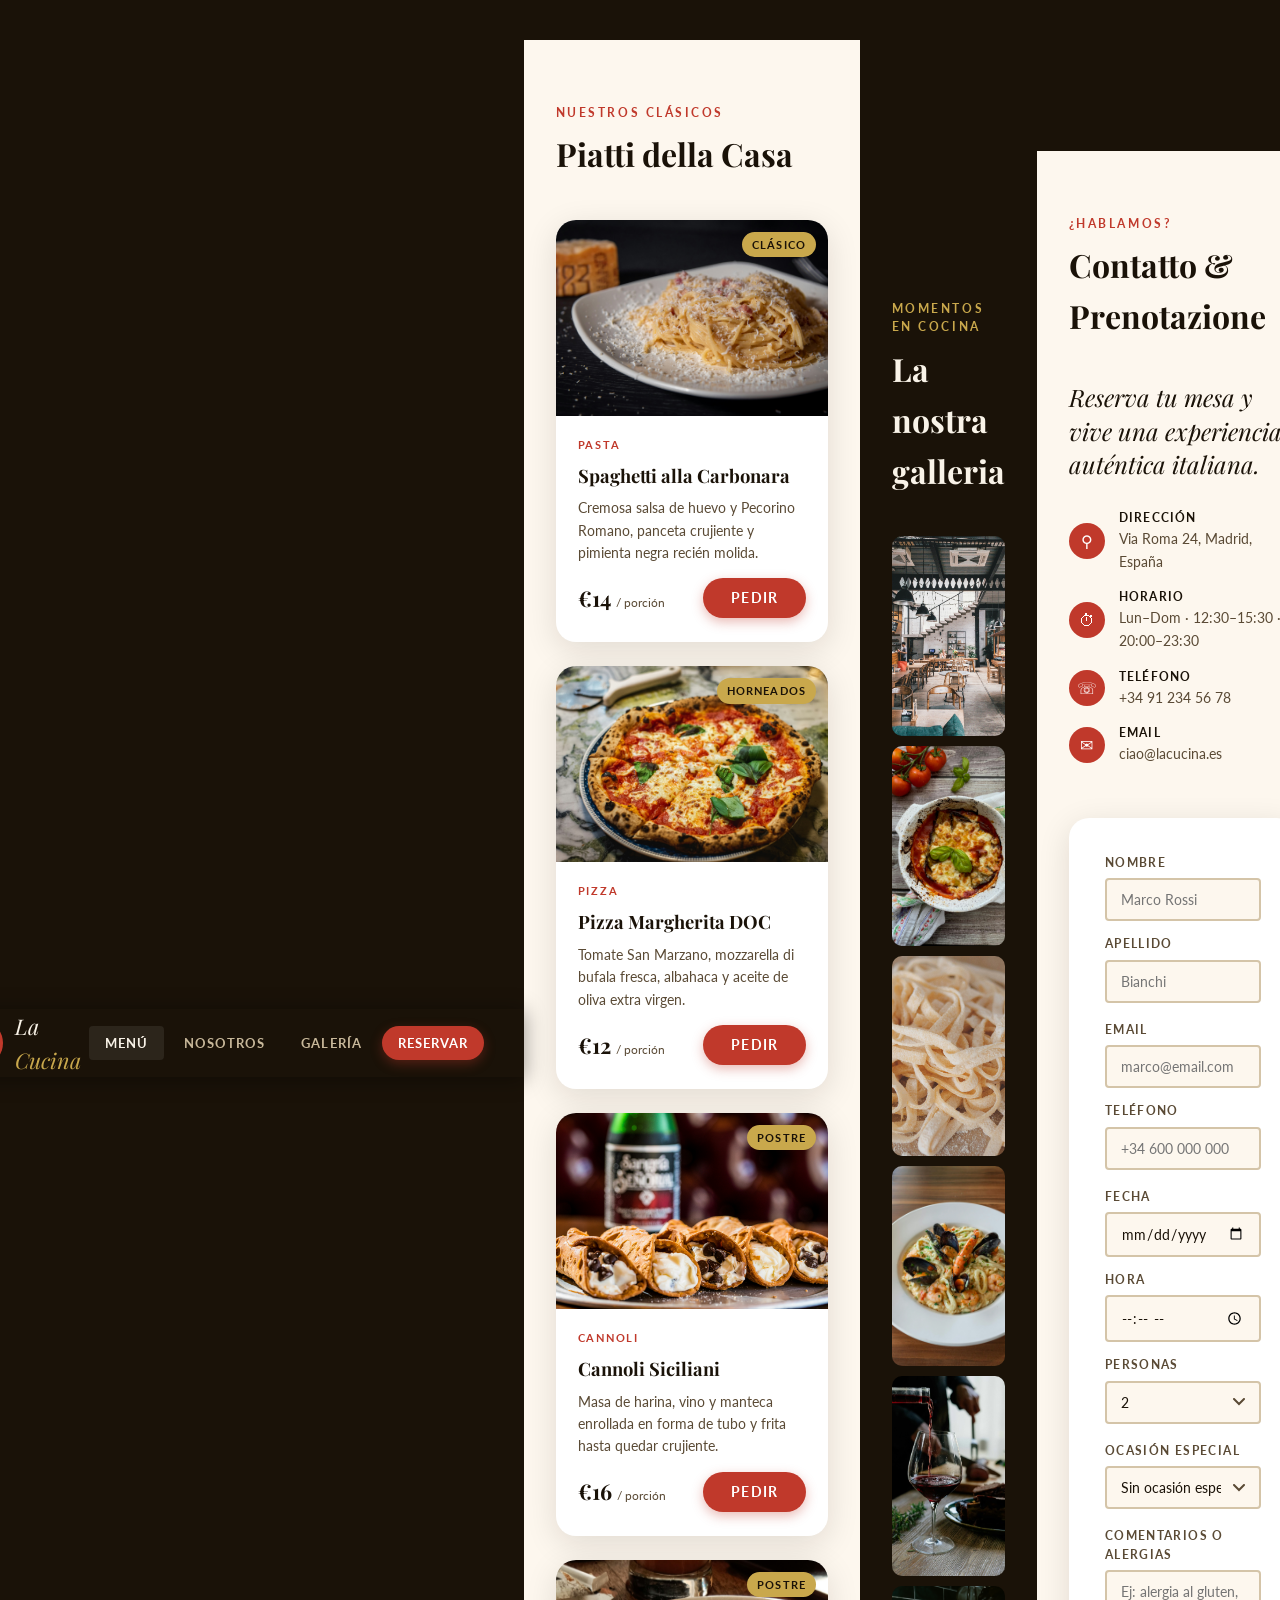
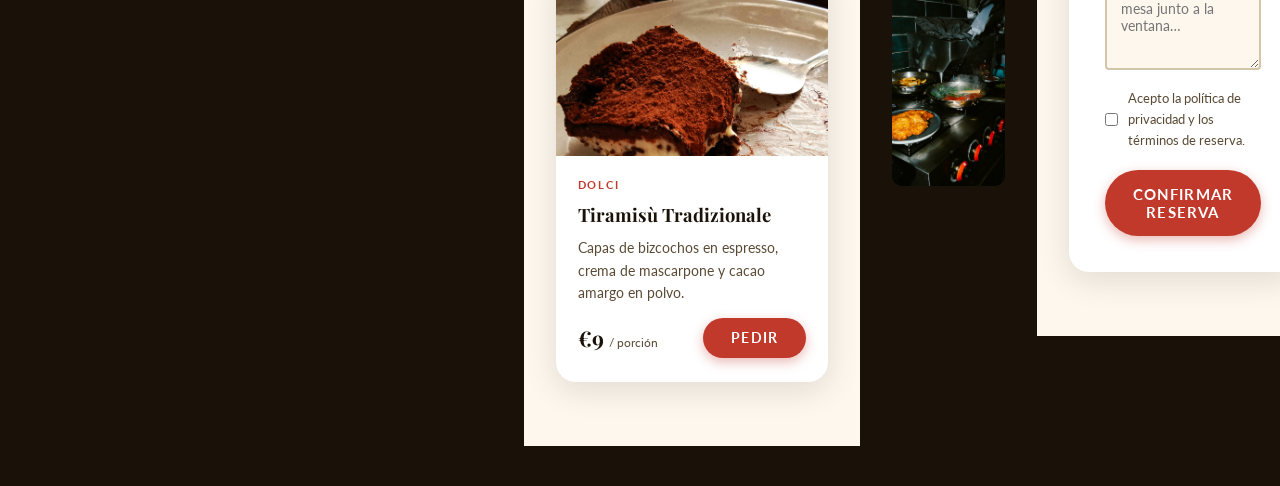
==== commit fbe86abd: "Merge branch 'developer' into feature/Sara" ====
--- a/index.html
+++ b/index.html
@@ -1,13 +1,13 @@
 <!DOCTYPE html>
 <html lang="es">
 <head>
-    <meta charset="UTF-8">
-    <meta name="viewport" content="width=device-width, initial-scale=1.0">
-    <link rel="stylesheet" href="./css/style.css">
-    <title>Creación de Proyecto y sus archivos, y rama developer</title>
+<meta charset="UTF-8">
+<meta name="viewport" content="width=device-width, initial-scale=1.0">
+<title>Creación de Proyecto Flexbox, y rama developer - Puntos 1, 2, 3, 4, 5, 6 y 7</title>
+<link rel="stylesheet" href="css/style.css">
+<link href="https://fonts.googleapis.com/css2?family=Playfair+Display:ital,wght@0,600;0,700;1,400&family=Lato:wght@300;400;700&display=swap" rel="stylesheet">
 </head>
 <body>
-    
         <!-- COMPONENTE 0: ENCABEZADO -->
     <header class="encabezado">
     <div class="encabezado__fondo"></div>
@@ -266,5 +266,75 @@
     </div>
     </section>
 
+
+  <div class="todo-list">
+    <header class="todo-list__header">
+        <div class="todo-list__icon-container">
+        <div class="todo-list__icon-container">
+        <img src="/resources/img/fabrizio_65-italian-pasta-7432298_1280.jpg" alt="icono">
+        </div>
+        </div>
+        <div class="todo-list__info">
+        <h2 class="todo-list__title">Bella Notte</h2>
+        <p class="todo-list__descripcion"> Cocina italiana autentica dal 1987. Sabores de Roma y Toscana 
+        preparados con ingredientes frescos de temporada y alta calidad. </p>
+        </div>
+    </header>
+    <hr class="todo-list__divisor">
+    <ul class="todo-list__items">
+        <li class="todo-list__item">
+        <div class="todo-list__contenido">
+            <span class="todo-list__text">Brunch</span>
+        </div>
+        <a href="Brunch.html" target="_blank">
+        <button class="todo-list__button-complete">☕︎</button>
+        </a>
+        </li>
+        <li class="todo-list__item todo-list__item--pendiente">
+        <div class="todo-list__contenido">
+            <span class="todo-list__text">Lunchs</span>
+        </div>
+        <a href="Lunch.html" target="_blank">
+        <button class="todo-list__button todo-list__button--delete">𓌉◯𓇋</button>
+        </a>
+    </li>
+        <li class="todo-list__item todo-list__item--pendiente">
+    <div class="todo-list__contenido">
+    <span class="todo-list__text">Desserts</span>
+    </div>
+    <a href="Desserts.html" target="_blank"></a>
+    <button class="todo-list__button todo-list__button--delete">𓐐𓎩</button>
+</a>
+</li>
+    </ul>
+<div class="testimonial__chef">
+    <div class="testimonial__avatar-wrapper">
+    <img class="testimonial__avatar" src="/resources/img/ChatGPT Image 20 feb 2026, 12_30_36 a.m..png" alt="Chef Josue">
+    </div>
+    <div class="testimonial__content">
+    <p class="testimonial__text">
+        Ogni piatto racconta una storia. La cucina è amore fatto cibo.
+    </p>
+    <span class="testimonial__autor">Josue Solanini — Chef Executivo</span>
+    </div>
+</div>
+
+
+<div class="testimonial__chef">
+    <div class="testimonial__avatar-wrapper">
+    <img class="testimonial__avatar" src="/resources/img/ChatGPT Image 20 feb 2026, 12_45_21 a.m..png" alt="Chef Maria">
+    </div>
+    <div class="testimonial__content">
+    <p class="testimonial__text">
+        "Il segreto è la passione. Ogni ingrediente merita rispetto."
+    </p>
+    <span class="testimonial__autor">Sarianni D’ Rojarelli — Chef líder </span>
+    </div>
+    </div>
+    </section>
+    </div>
+  
+
+  
 </body>
 </html>
--- a/css/style.css
+++ b/css/style.css
@@ -1,3 +1,4 @@
+
     /* variables globales: se definen una vez y se reusan en todo el archivo */
     :root {
     --cream: #f9f3e8; --ivory: #fdf7ee;   /* fondos cálidos */
@@ -219,3 +220,261 @@
     .galeria__elemento { flex: 1 1 140px; }
     .formulario { padding: 24px 18px; }
     }
+
+/* Aplica estilo a todos los elementos justo antes y justo después */
+*, *::before, *::after {
+box-sizing: border-box;
+margin: 0;
+padding: 0;
+}
+
+/* B O D Y */
+
+body {
+min-height: 100vh; /*viewport, 100% de altura en pantalla completa lero lero */
+font-family: 'Lato', sans-serif;
+color: #1a1208;
+background-color: #1a1208;
+display: flex;
+align-items: center;
+justify-content: center;
+padding: 2.5rem 1rem;
+}
+
+/* bloque principal */
+.todo-list{
+background-color: #fdf7ee;
+border-radius: 20px;
+box-shadow: 0 8px 32px rgba(26, 18, 8, 0.12);
+border: 1px solid #d4c4a8;
+max-width: 1200px;
+width: 100%;
+padding: 2.25rem 2rem;
+position: relative;
+overflow: hidden;
+display: flex;
+flex-direction: column;
+gap: 1.5rem;
+}
+
+/* E N C A B E Z A D O de seccion. Contenedor en fila */
+.todo-list__header {
+display: flex;
+align-items: flex-start; /* Icono a la parte superior */
+gap: 1rem; 
+}
+
+.todo-list__icon-container {
+display: flex;
+align-items: center;
+justify-content: center;
+width: 52px;
+height: 52px;
+min-width: 52px;
+border-radius: 35%;
+flex-shrink: 0;
+background: linear-gradient(135deg, #b45405, #eebe39);
+box-shadow: 0 4px 12px rgba(192, 57, 43, 0.35);
+}
+
+.todo-list__icon-container img{
+    width: 72px;
+    height: 72px;
+    border-radius: 50%;
+    object-fit: cover;
+}
+
+.todo-list__icon {
+font-size: 1.6rem;
+line-height: 1;
+color: #fdf7ee;
+}
+
+.todo-list__info {
+display: flex;
+flex-direction: column;
+justify-content: center;
+gap: 0.3rem;
+}
+
+.todo-list__title {
+font-family: 'Playfair Display', Georgia, serif;
+font-size: 1.4rem;
+font-weight: 700;
+color: #1a1208;
+line-height: 1.15;
+letter-spacing: 0.5px;
+}
+
+.todo-list__descripcion {
+font-size:0.82rem;
+font-weight: 300;
+color: #5a4a35;
+text-align: justify;
+line-height: 1.5;
+font-style: italic;
+}
+
+/* DIVISOR */
+.todo-list__divisor {
+border: 0;
+border-top: 1px solid #d4c4a8;
+}
+
+/* LISTA DE T A R E A S brr*/
+.todo-list__items {
+list-style: none;
+padding: 0;
+display: flex;
+flex-direction: column; /*Apila los items en columnita */
+gap: 0.75rem; /* espacio entre columna */
+}
+
+.todo-list__item {
+display: flex;
+justify-content: space-between;
+align-items: center;
+padding: 12px 16px;
+background: #f9f3e8;
+border: 1px solid #d4c4a8;
+border-radius: 8px;
+transition: box-shadow 0.2s ease, transform 0.2s ease;
+}
+
+/* Pseudocodigo :hover para button */
+.todo-list__item:hover {
+box-shadow: 0 8px 32px rgba(26, 18, 8, 0.12);
+transform: translateX(2px);
+}
+
+/*contenedor de iconos */
+.todo-list__contenido {
+display: flex;
+align-items: center;
+gap: 0.65rem;
+flex: 1;
+}
+
+.todo-list__text {
+font-size: 0.95rem;
+color: #140909;
+text-align: justify;
+padding-right: 10px;
+}
+
+/* botones */
+.todo-list__button-complete{
+display: flex;
+align-items: center;
+justify-content: center;
+width: 30px;
+height: 30px;
+min-width: 30px;
+border: none;
+border-radius: 4px;
+cursor: pointer;
+font-size: 0.85rem;
+font-weight: 700;
+background-color: #c9a84c;
+color: #fdf7ee;
+box-shadow: 0 2px 8px rgba(201, 168, 76, 0.4);transition: transform 0.15s ease, filter 0.15s ease;
+}
+
+.todo-list__button-complete:hover {
+transform: scale(1.1); /*Modifica el espacio, rota, escala tamaño, traslada sin alterar nada */
+filter: brightness(1.1); /*Efectos visuales (desenfoque, brillo, contraste, escala... */
+}
+
+.todo-list__button--delete{
+display: flex;
+align-items: center;
+justify-content: center;
+width: 30px;
+height: 30px;
+min-width: 30px;
+border: none;
+border-radius: 4px;
+cursor: pointer;
+font-size: 0.85rem;
+font-weight: 700;
+background-color: #c0392b;
+color: #fdf9ee;
+box-shadow: 0 4px 12px rgba(192, 57, 43, 0.35);
+transition: transform 0.15s ease, filter 0.15s ease;
+}
+
+.todo-list__button--delete:hover {
+background-color: #96281b;
+transform: scale(1.1);
+}
+
+.todo-list__item--pendiente {
+border-left: 3px solid #c0392b;}
+
+/* bloque TESTIMONAL */
+.testimonial {
+display: flex;
+flex-direction: column;
+gap: 20px;
+padding-top: 1.5rem;
+border-top: 1px solid #d4c4a8;
+}
+
+/* elementos del avatar */
+.testimonial__avatar {
+width: 98px;
+height: 98px;
+min-width: 98px;
+border-radius: 50%;
+object-fit: cover;
+border: 2px solid #c9a84c;
+background: linear-gradient(#e0d48e, #eb8348) padding-box,
+            linear-gradient(135deg, #ffffff, #e4915a) border-box;
+box-shadow: 0 4px 12px rgba(26, 18, 8, 0.15);
+}
+
+.testimonial__chef {
+    display: flex;
+    align-items: center;
+    gap: 20px;
+}
+
+.testimonial__avatar-wrapper {
+  /* El gradiente para más voltaje en la foto */
+width: 96px;
+height: 96px;
+min-width: 96px;
+border-radius: 55%;
+object-fit: cover;
+padding: 3.4px;  
+background: linear-gradient(135deg, #493e2f, #973711);
+box-shadow: 0 4px 12px rgba(26, 18, 8, 0.15);
+}
+
+/* elemento contenido */
+.testimonial__content {
+display: flex;
+flex-direction: column;
+gap: 0.35rem;
+}
+
+/* elemento texto */
+.testimonial__text {
+font-family: 'Playfair Display', Georgia, serif;
+font-style: italic;
+font-size: 0.9rem;
+color: #5a4a35;
+text-align: justify;
+line-height: 1.65;
+margin: 0;
+}
+
+/*elemento autor */
+.testimonial__autor {
+font-size: 0.98rem;
+font-weight: bold;
+color: #c0392b;
+text-transform: uppercase;
+letter-spacing: 0.9px;
+}
+
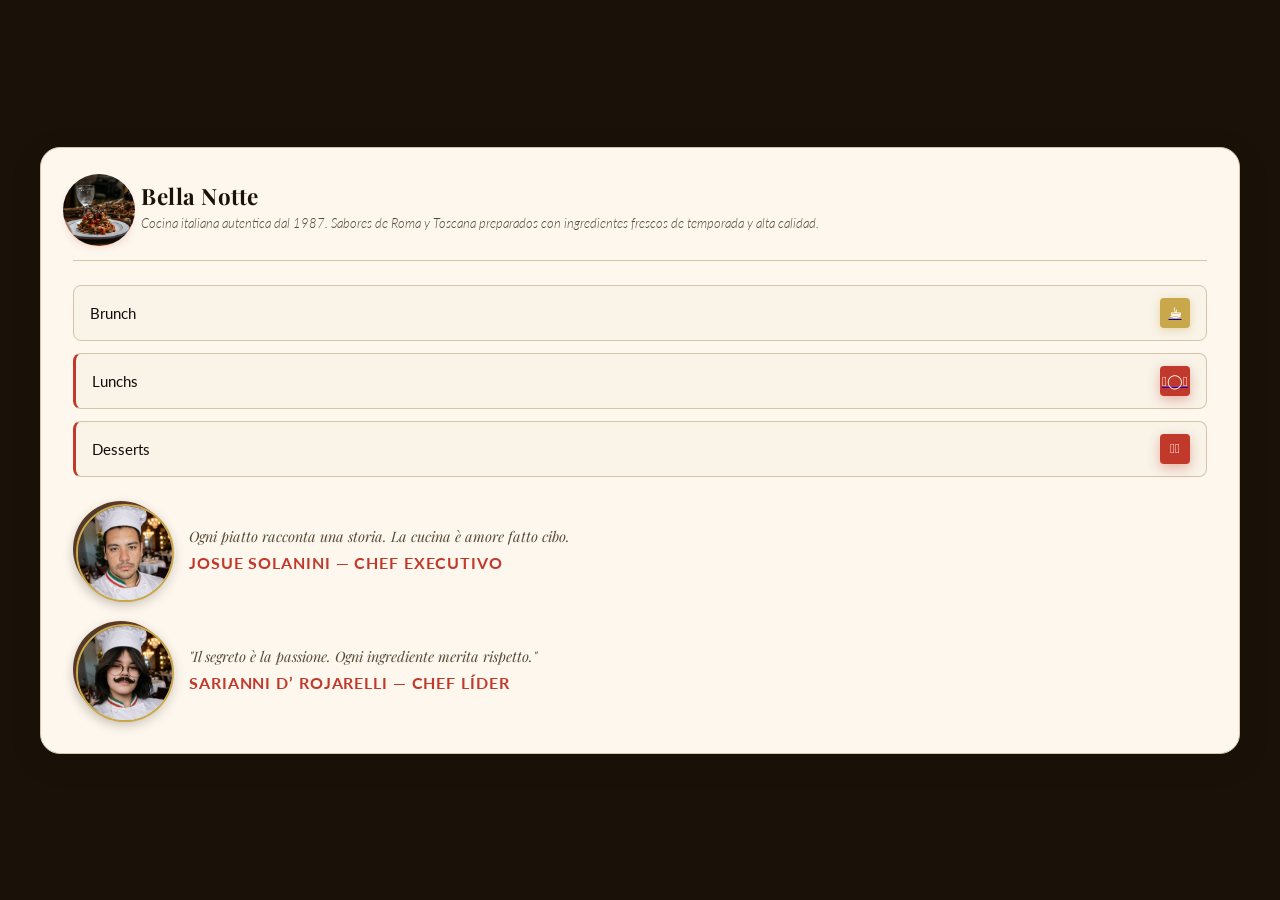
==== commit a370d121: "Actualización y cambio de tamaño, colores, formas y adjunto de imagenes." ====
--- a/index.html
+++ b/index.html
@@ -3,271 +3,13 @@
 <head>
 <meta charset="UTF-8">
 <meta name="viewport" content="width=device-width, initial-scale=1.0">
-<title>Creación de Proyecto Flexbox, y rama developer - Puntos 1, 2, 3, 4, 5, 6 y 7</title>
+<title>Creación de Proyecto Flexbox, y rama developer - Puntos 5,6 y 7</title>
 <link rel="stylesheet" href="css/style.css">
 <link href="https://fonts.googleapis.com/css2?family=Playfair+Display:ital,wght@0,600;0,700;1,400&family=Lato:wght@300;400;700&display=swap" rel="stylesheet">
 </head>
 <body>
-        <!-- COMPONENTE 0: ENCABEZADO -->
-    <header class="encabezado">
-    <div class="encabezado__fondo"></div>
-    <div class="encabezado__contenido">
-        <p class="encabezado__etiqueta">Desde 1987 · Roma</p>
-        <h1 class="encabezado__titulo">Bella Notte <em>Cucina Italiana</em></h1>
-        <p class="encabezado__subtitulo">Tradición napolitana en cada bocado. Ingredientes de origen, recetas de nonna y el alma del mediterráneo en tu mesa.</p>
-        <div class="encabezado__separador"><span>🌿</span></div>
-        <div class="encabezado__acciones">
-        <a href="#contacto" class="boton boton--solido">Reservar mesa</a>
-        <a href="#menu"     class="boton boton--fantasma">Ver menú</a>
-        </div>
-        <div class="encabezado__estadisticas">
-        <div class="encabezado__estadistica">
-            <span class="encabezado__estadistica-valor">38+</span>
-            <span class="encabezado__estadistica-etiqueta">Años</span>
-        </div>
-        <div class="encabezado__estadistica">
-            <span class="encabezado__estadistica-valor">24</span>
-            <span class="encabezado__estadistica-etiqueta">Platos</span>
-        </div>
-        <div class="encabezado__estadistica">
-            <span class="encabezado__estadistica-valor">⭐ 4.9</span>
-            <span class="encabezado__estadistica-etiqueta">Rating</span>
-        </div>
-        <div class="encabezado__estadistica">
-            <span class="encabezado__estadistica-valor">100%</span>
-            <span class="encabezado__estadistica-etiqueta">Artesanal</span>
-        </div>
-        </div>
-    </div>
-    <a href="#nav" class="encabezado__scroll">
-        <span>Explorar</span>
-        <span>↓</span>
-    </a>
-    </header>
 
-    <!-- COMPONENTE 1: NAVEGACIÓN -->
-    <nav class="navegacion" id="nav">
-    <a href="#" class="navegacion__marca">
-        <div class="navegacion__logo">🍝</div>
-        <span class="navegacion__nombre">La <span>Cucina</span></span>
-    </a>
-    <ul class="navegacion__menu">
-        <li><a href="#menu"     class="navegacion__enlace navegacion__enlace--activo">Menú</a></li>
-        <li><a href="#"         class="navegacion__enlace">Nosotros</a></li>
-        <li><a href="#galeria"  class="navegacion__enlace">Galería</a></li>
-        <li><a href="#contacto" class="navegacion__enlace navegacion__enlace--destacado">Reservar</a></li>
-    </ul>
-    </nav>
-
-    <!-- COMPONENTE 2: TARJETAS DE PRODUCTO -->
-    <section class="seccion productos" id="menu">
-    <p class="seccion__etiqueta">Nuestros clásicos</p>
-    <h2 class="seccion__titulo">Piatti della Casa</h2>
-    <div class="productos__cuadricula">
-
-        <article class="tarjeta">
-        <div class="tarjeta__imagen-contenedor">
-            <img src="./resources/img/pastacarbonara.jpg" alt="Carbonara"/>
-            <span class="tarjeta__insignia">Clásico</span>
-        </div>
-        <div class="tarjeta__cuerpo">
-            <p class="tarjeta__categoria">Pasta</p>
-            <h3 class="tarjeta__titulo">Spaghetti alla Carbonara</h3>
-            <p class="tarjeta__descripcion">Cremosa salsa de huevo y Pecorino Romano, panceta crujiente y pimienta negra recién molida.</p>
-            <div class="tarjeta__pie">
-            <p class="tarjeta__precio">€14 <span>/ porción</span></p>
-            <button class="boton boton--solido">Pedir</button>
-            </div>
-        </div>
-        </article>
-
-        <article class="tarjeta">
-        <div class="tarjeta__imagen-contenedor">
-            <img src="./resources/img/pizza_margherita.jpg" alt="Pizza Margherita"/>
-            <span class="tarjeta__insignia">Horneados</span>
-        </div>
-        <div class="tarjeta__cuerpo">
-            <p class="tarjeta__categoria">Pizza</p>
-            <h3 class="tarjeta__titulo">Pizza Margherita DOC</h3>
-            <p class="tarjeta__descripcion">Tomate San Marzano, mozzarella di bufala fresca, albahaca y aceite de oliva extra virgen.</p>
-            <div class="tarjeta__pie">
-            <p class="tarjeta__precio">€12 <span>/ porción</span></p>
-            <button class="boton boton--solido">Pedir</button>
-            </div>
-        </div>
-        </article>
-
-        <article class="tarjeta">
-        <div class="tarjeta__imagen-contenedor">
-            <img src="/resources/img/Cannoli.jpg" alt="Cannoli"/>
-            <span class="tarjeta__insignia">Postre</span>
-        </div>
-        <div class="tarjeta__cuerpo">
-            <p class="tarjeta__categoria">Cannoli</p>
-            <h3 class="tarjeta__titulo">Cannoli Siciliani</h3>
-            <p class="tarjeta__descripcion">Masa de harina, vino y manteca enrollada en forma de tubo y frita hasta quedar crujiente.</p>
-            <div class="tarjeta__pie">
-            <p class="tarjeta__precio">€16 <span>/ porción</span></p>
-            <button class="boton boton--solido">Pedir</button>
-            </div>
-        </div>
-        </article>
-
-        <article class="tarjeta">
-        <div class="tarjeta__imagen-contenedor">
-            <img src="/resources/img/tiramisu.jpg" alt="Tiramisù"/>
-            <span class="tarjeta__insignia">Postre</span>
-        </div>
-        <div class="tarjeta__cuerpo">
-            <p class="tarjeta__categoria">Dolci</p>
-            <h3 class="tarjeta__titulo">Tiramisù Tradizionale</h3>
-            <p class="tarjeta__descripcion">Capas de bizcochos en espresso, crema de mascarpone y cacao amargo en polvo.</p>
-            <div class="tarjeta__pie">
-            <p class="tarjeta__precio">€9 <span>/ porción</span></p>
-            <button class="boton boton--solido">Pedir</button>
-            </div>
-        </div>
-        </article>
-
-    </div>
-    </section>
-
-    <hr class="divisor"/>
-
-    <!-- COMPONENTE 3: GALERÍA -->
-    <section class="seccion galeria" id="galeria">
-    <p class="seccion__etiqueta">Momentos en cocina</p>
-    <h2 class="seccion__titulo">La nostra galleria</h2>
-    <div class="galeria__cuadricula">
-        <div class="galeria__elemento">
-        <img src="/resources/img/ambient.jpg" alt="Restaurante"/>
-        <div class="galeria__superposicion"><p class="galeria__caption">Il nostro ambiente</p></div>
-        </div>
-        <div class="galeria__elemento">
-        <img src="/resources/img/Melanzane alla parmigiana.jpg" alt="Ingredientes"/>
-        <div class="galeria__superposicion"><p class="galeria__caption">Ingredienti freschi</p></div>
-        </div>
-        <div class="galeria__elemento">
-        <img src="/resources/img/pasta fatta a mano.jpg" alt="Pasta"/>
-        <div class="galeria__superposicion"><p class="galeria__caption">Pasta fatta a mano</p></div>
-        </div>
-        <div class="galeria__elemento">
-        <img src="/resources/img/rissoto.jpg" alt="Rissoto"/>
-        <div class="galeria__superposicion"><p class="galeria__caption">Rissoto</p></div>
-        </div>
-        <div class="galeria__elemento">
-        <img src="/resources/img/vinno_rosso.avif" alt="Vino"/>
-        <div class="galeria__superposicion"><p class="galeria__caption">Vino rosso</p></div>
-        </div>
-        <div class="galeria__elemento">
-        <img src="/resources/img/La magia in cucina.jpg" alt="Chef"/>
-        <div class="galeria__superposicion"><p class="galeria__caption">La magia in cucina</p></div>
-        </div>
-    </div>
-    </section>
-
-<hr class="divisor"/>
-
-    <!-- COMPONENTE 4: CONTACTO -->
-    <section class="seccion contacto" id="contacto">
-    <p class="seccion__etiqueta">¿Hablamos?</p>
-    <h2 class="seccion__titulo">Contatto & Prenotazione</h2>
-    <div class="contacto__contenedor">
-
-        <div class="contacto__info">
-        <p class="contacto__frase">Reserva tu mesa y vive una <em>experiencia auténtica</em> italiana.</p>
-        <div class="contacto__detalles">
-            <div class="contacto__detalle">
-            <div class="contacto__icono">⚲</div>
-            <div class="contacto__texto"><strong>Dirección</strong>Via Roma 24, Madrid, España</div>
-            </div>
-            <div class="contacto__detalle">
-            <div class="contacto__icono">⏱</div>
-            <div class="contacto__texto"><strong>Horario</strong>Lun–Dom · 12:30–15:30 · 20:00–23:30</div>
-            </div>
-            <div class="contacto__detalle">
-            <div class="contacto__icono">☏</div>
-            <div class="contacto__texto"><strong>Teléfono</strong>+34 91 234 56 78</div>
-            </div>
-            <div class="contacto__detalle">
-            <div class="contacto__icono">✉</div>
-            <div class="contacto__texto"><strong>Email</strong>ciao@lacucina.es</div>
-            </div>
-        </div>
-        </div>
-
-        <form class="formulario" onsubmit="event.preventDefault(); alert('¡Grazie mille! Te contactaremos pronto 🍝')">
-
-        <div class="formulario__fila">
-            <div class="formulario__grupo">
-            <label class="formulario__etiqueta" for="nombre">Nombre</label>
-            <input class="formulario__campo" id="nombre" type="text" placeholder="Marco Rossi" required/>
-            </div>
-            <div class="formulario__grupo">
-            <label class="formulario__etiqueta" for="apellido">Apellido</label>
-            <input class="formulario__campo" id="apellido" type="text" placeholder="Bianchi"/>
-            </div>
-        </div>
-
-        <div class="formulario__fila">
-            <div class="formulario__grupo">
-            <label class="formulario__etiqueta" for="email">Email</label>
-            <input class="formulario__campo" id="email" type="email" placeholder="marco@email.com" required/>
-            </div>
-            <div class="formulario__grupo">
-            <label class="formulario__etiqueta" for="tel">Teléfono</label>
-            <input class="formulario__campo" id="tel" type="tel" placeholder="+34 600 000 000"/>
-            </div>
-        </div>
-
-        <div class="formulario__fila">
-            <div class="formulario__grupo">
-            <label class="formulario__etiqueta" for="fecha">Fecha</label>
-            <input class="formulario__campo" id="fecha" type="date" required/>
-            </div>
-            <div class="formulario__grupo">
-            <label class="formulario__etiqueta" for="hora">Hora</label>
-            <input class="formulario__campo" id="hora" type="time" required/>
-            </div>
-            <div class="formulario__grupo">
-            <label class="formulario__etiqueta" for="personas">Personas</label>
-            <select class="formulario__selector" id="personas">
-                <option>1</option><option selected>2</option><option>3</option>
-                <option>4</option><option>5–8</option><option>+8</option>
-            </select>
-            </div>
-        </div>
-
-        <div class="formulario__grupo formulario__grupo--completo">
-            <label class="formulario__etiqueta" for="ocasion">Ocasión especial</label>
-            <select class="formulario__selector" id="ocasion">
-            <option value="">Sin ocasión especial</option>
-            <option>Cumpleaños</option>
-            <option>Aniversario</option>
-            <option>Reunión de negocios</option>
-            <option>Celebración familiar</option>
-            </select>
-        </div>
-
-        <div class="formulario__grupo formulario__grupo--completo">
-            <label class="formulario__etiqueta" for="mensaje">Comentarios o alergias</label>
-            <textarea class="formulario__area" id="mensaje" placeholder="Ej: alergia al gluten, mesa junto a la ventana…"></textarea>
-        </div>
-
-        <div class="formulario__verificacion">
-            <input class="formulario__check" type="checkbox" id="terminos" required/>
-            <label class="formulario__check-etiqueta" for="terminos">Acepto la política de privacidad y los términos de reserva.</label>
-        </div>
-
-        <button class="formulario__enviar" type="submit">Confirmar reserva</button>
-
-        </form>
-
-    </div>
-    </section>
-
-
-  <div class="todo-list">
+<div class="todo-list">
     <header class="todo-list__header">
         <div class="todo-list__icon-container">
         <div class="todo-list__icon-container">
@@ -333,8 +75,5 @@
     </div>
     </section>
     </div>
-  
-
-  
 </body>
 </html>
--- a/css/style.css
+++ b/css/style.css
@@ -1,226 +1,3 @@
-
-    /* variables globales: se definen una vez y se reusan en todo el archivo */
-    :root {
-    --cream: #f9f3e8; --ivory: #fdf7ee;   /* fondos cálidos */
-    --rust: #c0392b;  --rust-dk: #96281b; /* rojo principal y su versión hover */
-    --gold: #c9a84c;  --dark: #1a1208;    /* dorado y casi-negro */
-    --mid: #5a4a35;   --border: #d4c4a8;  /* textos secundarios y bordes */
-    --serif: 'Playfair Display', Georgia, serif; /* fuente elegante */
-    --sans: 'Lato', sans-serif;                  /* fuente de cuerpo */
-    --r-sm: 4px; --r-lg: 20px;           /* border-radius pequeño y grande */
-    --s-card: 0 8px 32px rgba(26,18,8,.12);  /* sombra de cards */
-    --s-btn:  0 4px 12px rgba(192,57,43,.35); /* sombra de botones */
-    }
-
-    /* borra márgenes del navegador; border-box hace que padding no agrande el elemento */
-    *, *::before, *::after { box-sizing: border-box; margin: 0; padding: 0; }
-    html { scroll-behavior: smooth; } /* scroll animado al pulsar anclas #id */
-    body { font-family: var(--sans); background: var(--cream); color: var(--dark); line-height: 1.6; }
-    img  { display: block; width: 100%; height: 100%; object-fit: cover; } /* recorta sin deformar */
-
-    /* clases reutilizadas en todas las secciones */
-    .seccion { padding: 64px 32px; }
-    .seccion__etiqueta { font-size: .72rem; font-weight: 700; letter-spacing: .22em; text-transform: uppercase; color: var(--rust); margin-bottom: 6px; }
-    .seccion__titulo   { font-family: var(--serif); font-size: 2rem; margin-bottom: 40px; }
-    .divisor { border: none; border-top: 2px dashed var(--border); }
-
-    /* bloque base compartido; --solido y --fantasma solo cambian color y borde */
-    .boton {
-    display: inline-flex; align-items: center; gap: 8px;
-    padding: 12px 28px; border-radius: 40px; border: none; cursor: pointer;
-    font-family: var(--sans); font-size: .85rem; font-weight: 700;
-    letter-spacing: .08em; text-transform: uppercase; text-decoration: none;
-    transition: background .2s, transform .15s, box-shadow .2s;
-    }
-    .boton--solido   { background: var(--rust); color: #fff; box-shadow: var(--s-btn); }
-    .boton--fantasma { background: transparent; color: var(--cream); border: 2px solid rgba(249,243,232,.45); }
-    /* ambos comparten el translateY en hover */
-    .boton--solido:hover,
-    .boton--fantasma:hover { transform: translateY(-2px); }
-    .boton--solido:hover   { background: var(--rust-dk); }
-    .boton--fantasma:hover { border-color: var(--cream); }
-
-    /* ── encabezado ── */
-    /* flex en columna centra todo vertical y horizontalmente sobre la imagen de fondo */
-    .encabezado {
-    position: relative; min-height: 100vh; overflow: hidden;
-    display: flex; flex-direction: column; justify-content: center; align-items: center;
-    text-align: center; padding: 40px 24px;
-    }
-    /* capa de fondo: degradado oscuro encima de la imagen para que el texto sea legible */
-    .encabezado__fondo {
-    position: absolute; inset: 0; z-index: 0;
-    background:
-        linear-gradient(to bottom, rgba(26,18,8,.72), rgba(26,18,8,.55) 60%, rgba(26,18,8,.82)),
-        url('/resources/img/content_background.png') center/cover;
-    }
-    /* z-index:1 lo pone encima del fondo */
-    .encabezado__contenido {
-    position: relative; z-index: 1;
-    display: flex; flex-direction: column; align-items: center; gap: 20px; max-width: 780px;
-    }
-    /* ::before y ::after generan las líneas decorativas a los lados sin HTML extra */
-    .encabezado__etiqueta {
-    display: flex; align-items: center; gap: 14px;
-    font-size: .7rem; font-weight: 700; letter-spacing: .3em; text-transform: uppercase; color: var(--gold);
-    }
-    .encabezado__etiqueta::before,
-    .encabezado__etiqueta::after { content: ''; width: 40px; height: 1px; background: var(--gold); opacity: .6; }
-    /* clamp(min, fluido, max): el tamaño crece con el viewport */
-    .encabezado__titulo    { font-family: var(--serif); font-size: clamp(3rem, 8vw, 6rem); font-weight: 700; color: var(--cream); line-height: 1.05; }
-    /* display:block fuerza el <em> a su propia línea */
-    .encabezado__titulo em { display: block; font-style: italic; font-weight: 400; color: var(--gold); }
-    .encabezado__subtitulo { font-family: var(--serif); font-style: italic; font-size: clamp(1rem, 2.5vw, 1.3rem); color: rgba(249,243,232,.75); max-width: 520px; }
-    /* flex:1 en los pseudo-elementos hace que las líneas llenen el espacio disponible */
-    .encabezado__separador { display: flex; align-items: center; gap: 14px; width: 240px; opacity: .35; }
-    .encabezado__separador::before,
-    .encabezado__separador::after { content: ''; flex: 1; height: 1px; background: var(--cream); }
-    .encabezado__acciones  { display: flex; flex-wrap: wrap; justify-content: center; gap: 14px; }
-    /* overflow:hidden aplica el border-radius a los hijos; backdrop-filter difumina el fondo */
-    .encabezado__estadisticas {
-    display: flex; margin-top: 12px; overflow: hidden;
-    border: 1px solid rgba(255,255,255,.15); border-radius: 60px;
-    backdrop-filter: blur(8px); background: rgba(26,18,8,.35);
-    }
-    .encabezado__estadistica { display: flex; flex-direction: column; align-items: center; padding: 14px 24px; gap: 2px; }
-    /* selector + agrega borde solo entre estadísticas, no antes de la primera */
-    .encabezado__estadistica + .encabezado__estadistica { border-left: 1px solid rgba(255,255,255,.15); }
-    .encabezado__estadistica-valor    { font-family: var(--serif); font-size: 1.4rem; font-weight: 700; color: var(--gold); }
-    .encabezado__estadistica-etiqueta { font-size: .65rem; font-weight: 700; letter-spacing: .12em; text-transform: uppercase; color: rgba(249,243,232,.55); }
-    /* left:50% + translateX(-50%) = centrado horizontal perfecto */
-    .encabezado__scroll {
-    position: absolute; bottom: 28px; left: 50%; transform: translateX(-50%); z-index: 1;
-    display: flex; flex-direction: column; align-items: center; gap: 6px;
-    font-size: .65rem; letter-spacing: .2em; text-transform: uppercase;
-    color: rgba(249,243,232,.45); text-decoration: none;
-    animation: rebotar 2s infinite;
-    }
-    @keyframes rebotar {
-    0%, 100% { transform: translateX(-50%) translateY(0); }
-    50%       { transform: translateX(-50%) translateY(8px); } /* baja 8px a mitad del ciclo */
-    }
-
-    /* ── navegación ── */
-    /* space-between separa la marca (izquierda) del menú (derecha) */
-    .navegacion {
-    display: flex; align-items: center; justify-content: space-between;
-    padding: 0 40px; height: 68px; background: var(--dark);
-    position: sticky; top: 0; z-index: 100; /* se queda fija al hacer scroll */
-    box-shadow: 0 2px 20px rgba(0,0,0,.4);
-    }
-    .navegacion__marca  { display: flex; align-items: center; gap: 12px; text-decoration: none; }
-    /* border-radius:50% convierte el div en círculo */
-    .navegacion__logo   { width: 38px; height: 38px; border-radius: 50%; background: var(--rust); display: flex; align-items: center; justify-content: center; font-size: 1.1rem; }
-    .navegacion__nombre { font-family: var(--serif); font-style: italic; font-size: 1.35rem; color: var(--cream); }
-    .navegacion__nombre span { color: var(--gold); }
-    .navegacion__menu   { display: flex; align-items: center; gap: 4px; list-style: none; }
-    .navegacion__enlace { display: block; padding: 7px 16px; border-radius: var(--r-sm); text-decoration: none; color: #c8b89a; font-size: .8rem; font-weight: 700; letter-spacing: .08em; text-transform: uppercase; transition: color .2s, background .2s; }
-    /* --activo y :hover comparten los mismos estilos */
-    .navegacion__enlace:hover,
-    .navegacion__enlace--activo    { color: var(--cream); background: rgba(255,255,255,.08); }
-    /* !important sobreescribe el color heredado de .navegacion__enlace */
-    .navegacion__enlace--destacado { background: var(--rust); color: #fff !important; border-radius: 30px; box-shadow: var(--s-btn); }
-    .navegacion__enlace--destacado:hover { background: var(--rust-dk); }
-
-    /* ── tarjetas ── */
-    /* flex-direction:column apila imagen → cuerpo → pie verticalmente */
-    .productos { background: var(--ivory); }
-    .productos__cuadricula { display: flex; flex-wrap: wrap; gap: 24px; justify-content: center; }
-    .tarjeta {
-    display: flex; flex-direction: column; width: 272px;
-    border-radius: var(--r-lg); background: #fff; box-shadow: var(--s-card);
-    overflow: hidden; transition: transform .3s, box-shadow .3s;
-    }
-    .tarjeta:hover { transform: translateY(-6px); box-shadow: 0 16px 48px rgba(26,18,8,.18); }
-    /* position:relative para anclar la insignia con position:absolute */
-    .tarjeta__imagen-contenedor { position: relative; height: 196px; overflow: hidden; }
-    .tarjeta__imagen-contenedor img { transition: transform .4s; }
-    .tarjeta:hover .tarjeta__imagen-contenedor img { transform: scale(1.06); }
-    .tarjeta__insignia  { position: absolute; top: 12px; right: 12px; background: var(--gold); color: var(--dark); font-size: .68rem; font-weight: 700; letter-spacing: .1em; text-transform: uppercase; padding: 4px 10px; border-radius: 30px; }
-    /* flex:1 hace que el cuerpo ocupe el espacio restante */
-    .tarjeta__cuerpo    { display: flex; flex-direction: column; flex: 1; padding: 20px 22px 24px; gap: 10px; }
-    .tarjeta__categoria { font-size: .7rem; font-weight: 700; letter-spacing: .15em; text-transform: uppercase; color: var(--rust); }
-    .tarjeta__titulo    { font-family: var(--serif); font-size: 1.15rem; line-height: 1.3; }
-    /* flex:1 en la descripción empuja el pie siempre al fondo */
-    .tarjeta__descripcion { font-size: .87rem; color: var(--mid); flex: 1; }
-    /* space-between: precio izquierda, botón derecha */
-    .tarjeta__pie   { display: flex; align-items: center; justify-content: space-between; margin-top: 4px; }
-    .tarjeta__precio { font-family: var(--serif); font-size: 1.35rem; font-weight: 700; }
-    .tarjeta__precio span { font-family: var(--sans); font-size: .78rem; font-weight: 400; color: var(--mid); }
-
-    /* ── galería ── */
-    /* flex:1 1 200px estira los elementos para llenar el ancho de cada fila */
-    .galeria { background: var(--dark); }
-    .galeria .seccion__etiqueta { color: var(--gold); }
-    .galeria .seccion__titulo   { color: var(--cream); }
-    .galeria__cuadricula { display: flex; flex-wrap: wrap; gap: 10px; }
-    .galeria__elemento   { flex: 1 1 200px; height: 200px; position: relative; border-radius: 10px; overflow: hidden; cursor: pointer; }
-    .galeria__elemento img { width: 100%; height: 100%; object-fit: cover; transition: transform .4s; }
-    .galeria__elemento:hover img { transform: scale(1.07); }
-    /* opacity:0 invisible por defecto; aparece al hacer hover */
-    .galeria__superposicion {
-    position: absolute; inset: 0; opacity: 0;
-    background: linear-gradient(to top, rgba(26,18,8,.8), transparent 55%);
-    display: flex; align-items: flex-end; padding: 14px;
-    transition: opacity .3s;
-    }
-    .galeria__elemento:hover .galeria__superposicion { opacity: 1; }
-    .galeria__caption { font-family: var(--serif); font-style: italic; color: #fff; font-size: .95rem; }
-
-    /* ── contacto ── */
-    /* flex-wrap:wrap pone info y formulario en fila; en móvil se apilan */
-    .contacto { background: var(--ivory); }
-    .contacto__contenedor { display: flex; flex-wrap: wrap; gap: 52px; align-items: flex-start; }
-    .contacto__info    { display: flex; flex-direction: column; gap: 26px; flex: 1 1 240px; }
-    .contacto__frase   { font-family: var(--serif); font-style: italic; font-size: 1.5rem; line-height: 1.4; }
-    .contacto__detalles { display: flex; flex-direction: column; gap: 14px; }
-    .contacto__detalle  { display: flex; align-items: center; gap: 14px; }
-    /* flex-shrink:0 evita que el icono se encoja si el texto es largo */
-    .contacto__icono   { width: 36px; height: 36px; border-radius: 50%; background: var(--rust); color: #fff; display: flex; align-items: center; justify-content: center; flex-shrink: 0; }
-    .contacto__texto        { font-size: .88rem; color: var(--mid); }
-    /* display:block fuerza "Dirección", "Horario"… a su propia línea */
-    .contacto__texto strong { display: block; font-size: .75rem; letter-spacing: .1em; text-transform: uppercase; color: var(--dark); margin-bottom: 1px; }
-
-    /* ── formulario ── */
-    /* flex:2 ocupa el doble de espacio que .contacto__info (flex:1) */
-    .formulario { display: flex; flex-direction: column; gap: 18px; flex: 2 1 360px; background: #fff; border-radius: var(--r-lg); padding: 36px; box-shadow: var(--s-card); }
-    /* __fila agrupa campos en fila; __grupo los distribuye en columnas */
-    .formulario__fila  { display: flex; flex-wrap: wrap; gap: 14px; }
-    .formulario__grupo { display: flex; flex-direction: column; gap: 6px; flex: 1 1 200px; }
-    /* --completo fuerza ancho total (textarea, selects de una columna) */
-    .formulario__grupo--completo { flex: 1 1 100%; }
-    .formulario__etiqueta { font-size: .72rem; font-weight: 700; letter-spacing: .12em; text-transform: uppercase; color: var(--mid); }
-    /* los tres comparten estilos base para consistencia visual */
-    .formulario__campo,
-    .formulario__selector,
-    .formulario__area {
-    width: 100%; padding: 11px 14px; border: 2px solid var(--border); border-radius: var(--r-sm);
-    font-family: var(--sans); font-size: .88rem; color: var(--dark); background: var(--ivory);
-    outline: none; transition: border-color .2s, box-shadow .2s;
-    }
-    /* al enfocar: borde rojo + halo semitransparente */
-    .formulario__campo:focus,
-    .formulario__selector:focus,
-    .formulario__area:focus { border-color: var(--rust); box-shadow: 0 0 0 3px rgba(192,57,43,.1); }
-    .formulario__area     { resize: vertical; min-height: 100px; }
-    /* appearance:none oculta la flecha nativa; se reemplaza con SVG inline */
-    .formulario__selector { appearance: none; background-image: url("data:image/svg+xml,%3Csvg xmlns='http://www.w3.org/2000/svg' width='12' height='8'%3E%3Cpath d='M1 1l5 5 5-5' stroke='%235a4a35' stroke-width='2' fill='none' stroke-linecap='round'/%3E%3C/svg%3E"); background-repeat: no-repeat; background-position: right 14px center; padding-right: 38px; }
-    .formulario__verificacion { display: flex; align-items: center; gap: 10px; }
-    /* accent-color cambia el color del checkbox al marcarlo */
-    .formulario__check        { width: 17px; height: 17px; accent-color: var(--rust); cursor: pointer; }
-    .formulario__check-etiqueta { font-size: .83rem; color: var(--mid); }
-    .formulario__enviar { width: 100%; padding: 15px; border-radius: 40px; border: none; background: var(--rust); color: #fff; font-family: var(--sans); font-size: .92rem; font-weight: 700; letter-spacing: .08em; text-transform: uppercase; cursor: pointer; box-shadow: var(--s-btn); transition: background .2s, transform .15s; }
-    .formulario__enviar:hover { background: var(--rust-dk); transform: translateY(-2px); }
-
-    /* ajustes puntuales para móvil; flex-wrap ya hace el trabajo pesado */
-    @media (max-width: 680px) {
-    .navegacion { padding: 0 16px; }
-    .navegacion__enlace { padding: 7px 10px; font-size: .74rem; }
-    .encabezado__estadisticas { flex-wrap: wrap; border-radius: 16px; }
-    .galeria__elemento { flex: 1 1 140px; }
-    .formulario { padding: 24px 18px; }
-    }
-
 /* Aplica estilo a todos los elementos justo antes y justo después */
 *, *::before, *::after {
 box-sizing: border-box;
@@ -476,5 +253,4 @@
 color: #c0392b;
 text-transform: uppercase;
 letter-spacing: 0.9px;
-}
-
+}
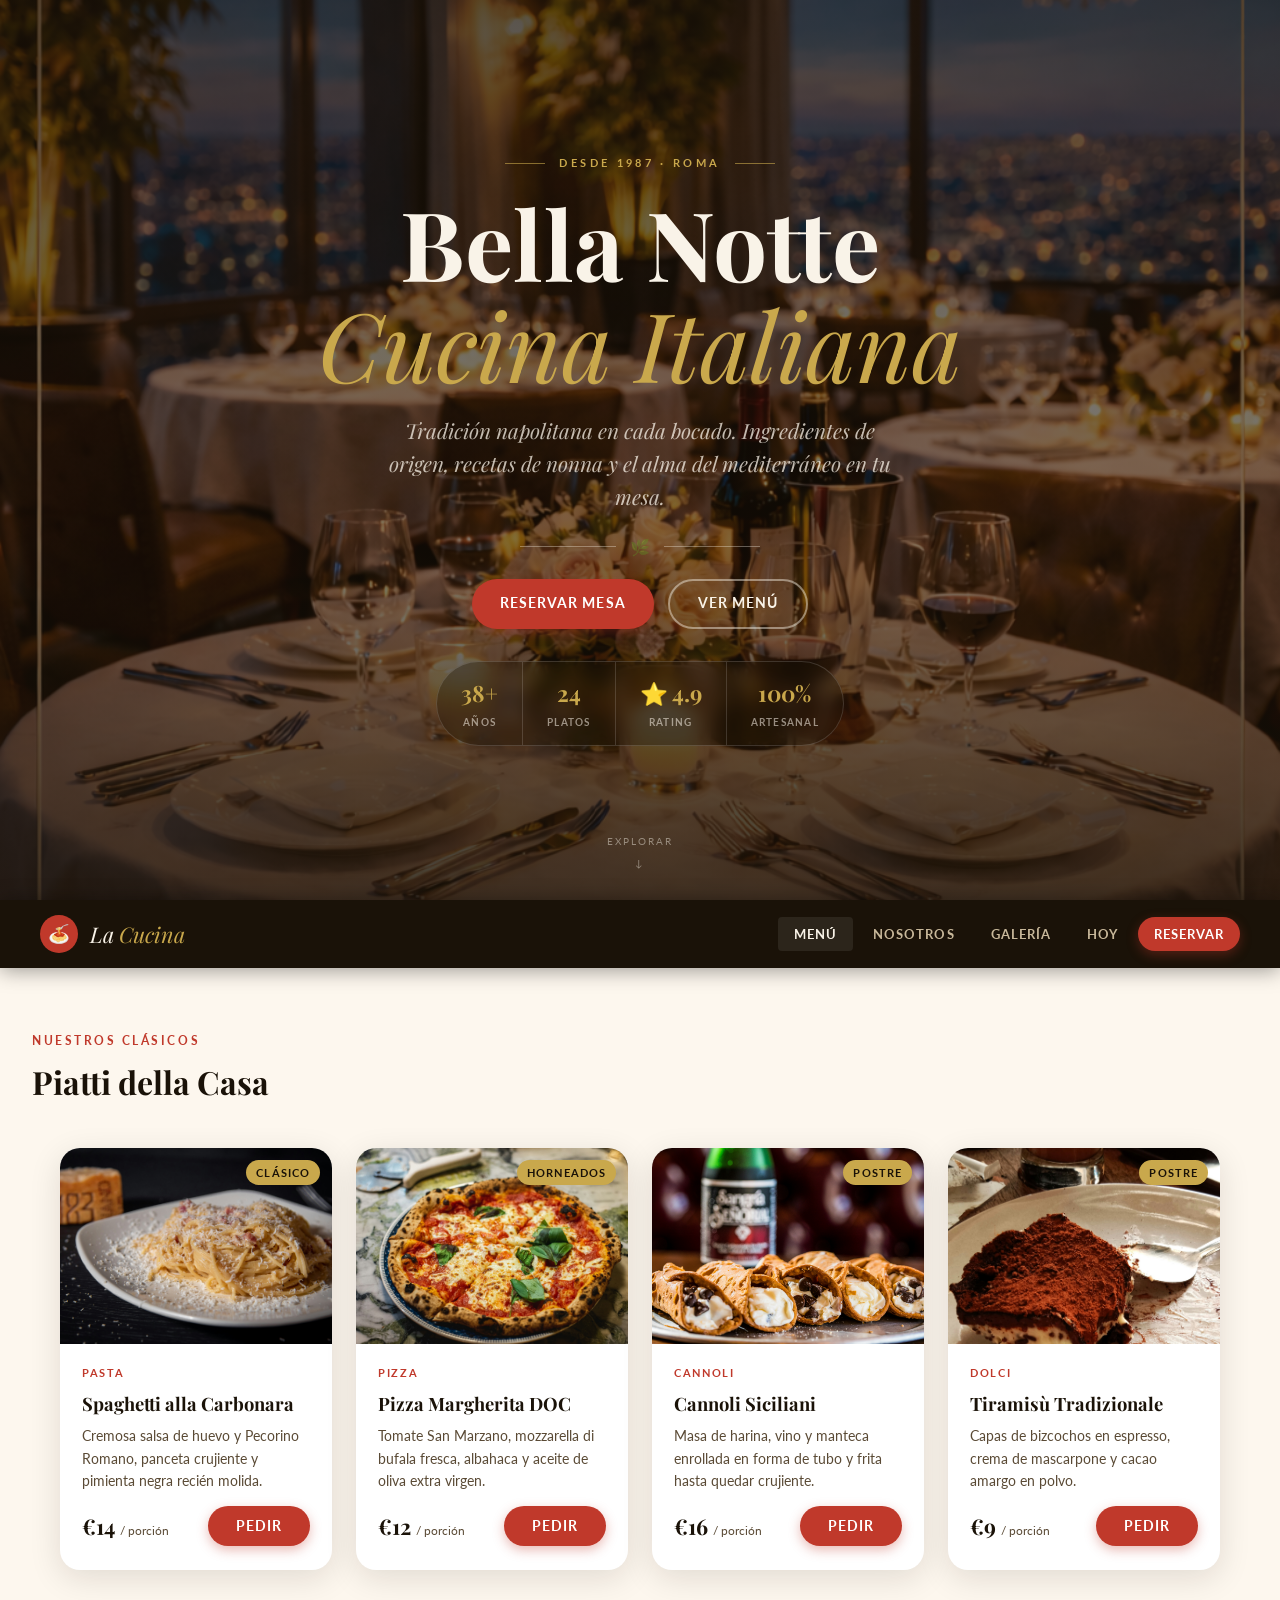
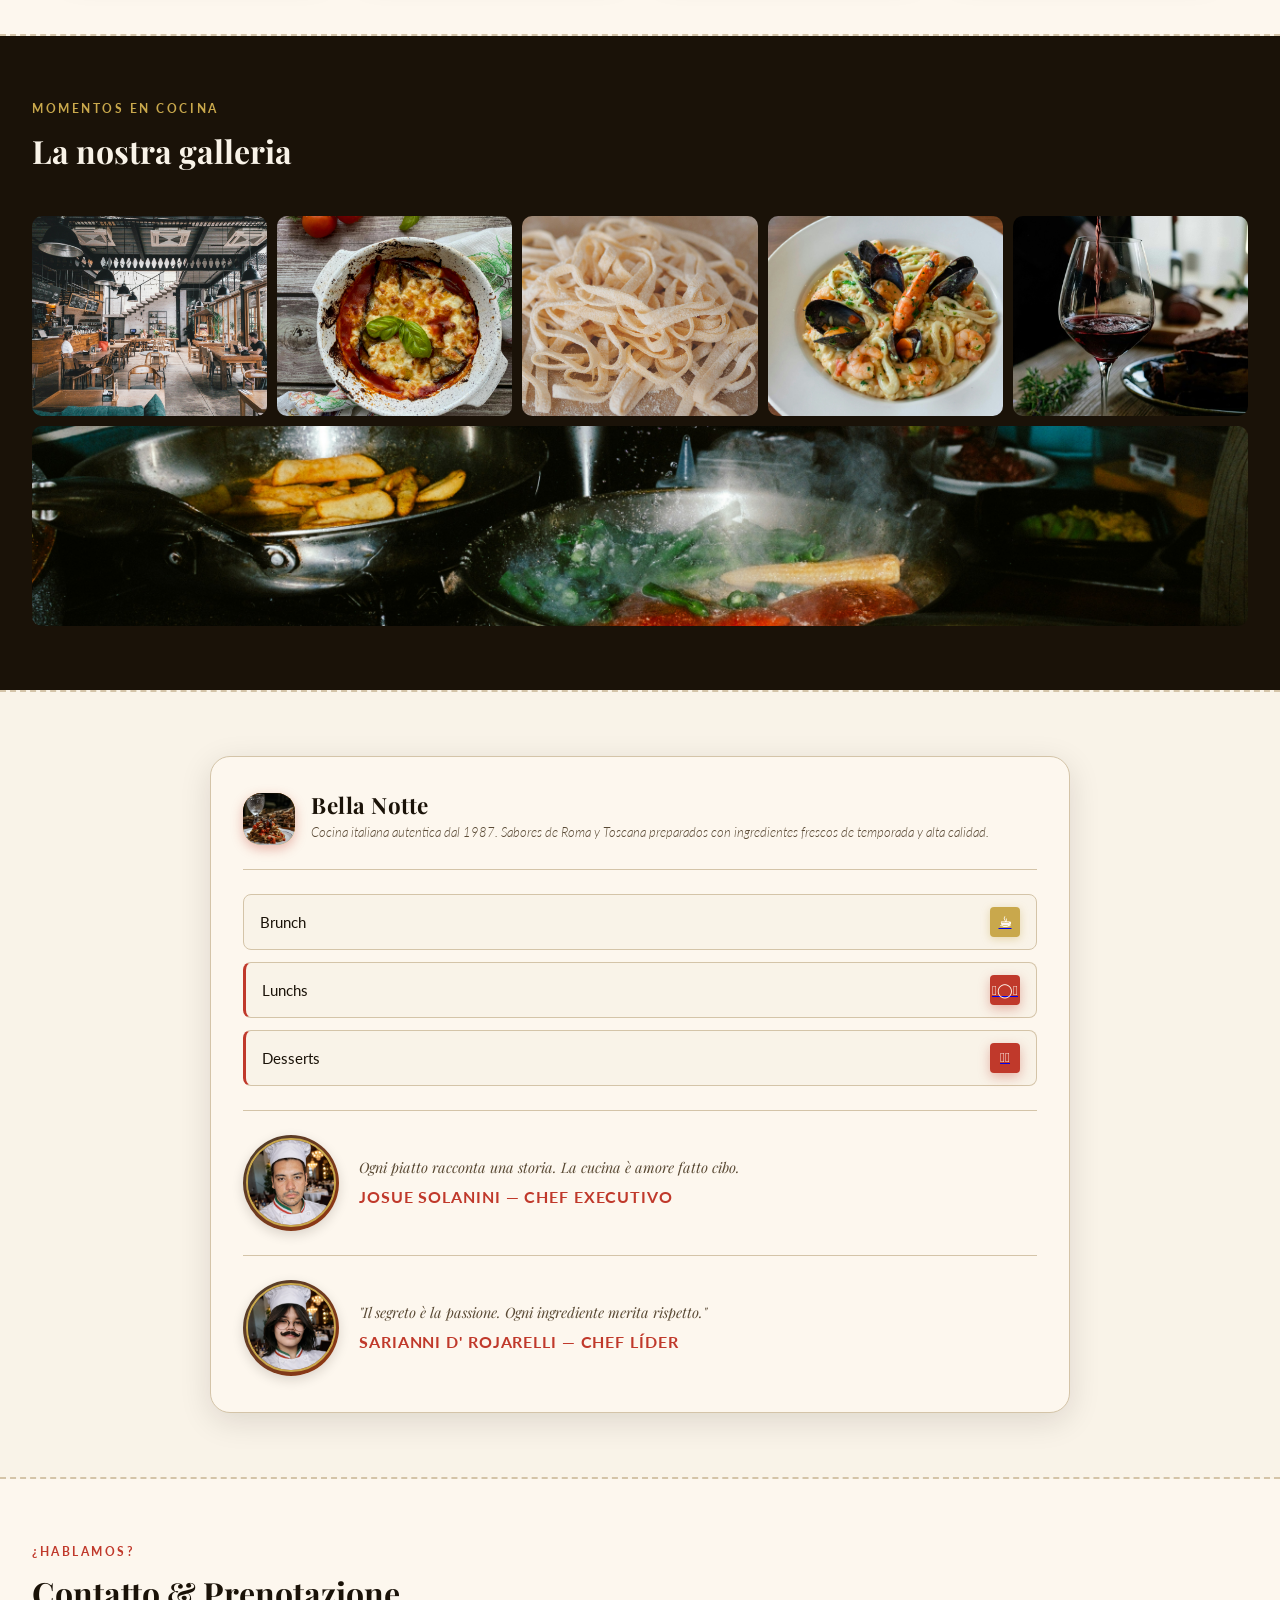
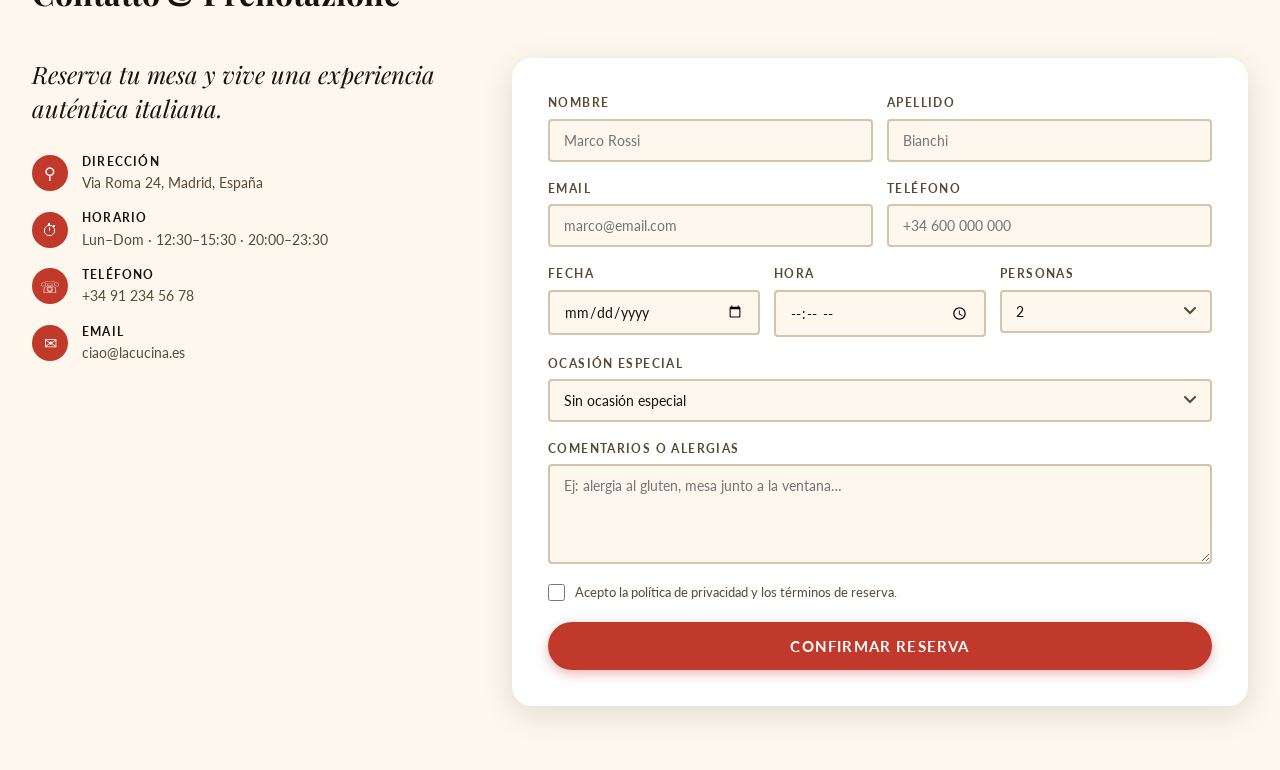
==== commit b2ae5bcc: "Correción de estructura html y css josue y sara" ====
--- a/index.html
+++ b/index.html
@@ -1,79 +1,343 @@
 <!DOCTYPE html>
 <html lang="es">
 <head>
-<meta charset="UTF-8">
-<meta name="viewport" content="width=device-width, initial-scale=1.0">
-<title>Creación de Proyecto Flexbox, y rama developer - Puntos 5,6 y 7</title>
-<link rel="stylesheet" href="css/style.css">
-<link href="https://fonts.googleapis.com/css2?family=Playfair+Display:ital,wght@0,600;0,700;1,400&family=Lato:wght@300;400;700&display=swap" rel="stylesheet">
+  <meta charset="UTF-8"/>
+  <meta name="viewport" content="width=device-width, initial-scale=1.0"/>
+  <link rel="stylesheet" href="./css/style.css">
+  <title>Creación de Proyecto Flexbox — Puntos 1 al 7</title>
+  <link href="https://fonts.googleapis.com/css2?family=Playfair+Display:ital,wght@0,600;0,700;1,400&family=Lato:wght@300;400;700&display=swap" rel="stylesheet"/>
 </head>
 <body>
 
-<div class="todo-list">
-    <header class="todo-list__header">
+  <!-- COMPONENTE 0: ENCABEZADO -->
+  <header class="encabezado">
+    <div class="encabezado__fondo"></div>
+    <div class="encabezado__contenido">
+      <p class="encabezado__etiqueta">Desde 1987 · Roma</p>
+      <h1 class="encabezado__titulo">Bella Notte <em>Cucina Italiana</em></h1>
+      <p class="encabezado__subtitulo">Tradición napolitana en cada bocado. Ingredientes de origen, recetas de nonna y el alma del mediterráneo en tu mesa.</p>
+      <div class="encabezado__separador"><span>🌿</span></div>
+      <div class="encabezado__acciones">
+        <a href="#contacto" class="boton boton--solido">Reservar mesa</a>
+        <a href="#menu"     class="boton boton--fantasma">Ver menú</a>
+      </div>
+      <div class="encabezado__estadisticas">
+        <div class="encabezado__estadistica">
+          <span class="encabezado__estadistica-valor">38+</span>
+          <span class="encabezado__estadistica-etiqueta">Años</span>
+        </div>
+        <div class="encabezado__estadistica">
+          <span class="encabezado__estadistica-valor">24</span>
+          <span class="encabezado__estadistica-etiqueta">Platos</span>
+        </div>
+        <div class="encabezado__estadistica">
+          <span class="encabezado__estadistica-valor">⭐ 4.9</span>
+          <span class="encabezado__estadistica-etiqueta">Rating</span>
+        </div>
+        <div class="encabezado__estadistica">
+          <span class="encabezado__estadistica-valor">100%</span>
+          <span class="encabezado__estadistica-etiqueta">Artesanal</span>
+        </div>
+      </div>
+    </div>
+    <a href="#nav" class="encabezado__scroll">
+      <span>Explorar</span>
+      <span>↓</span>
+    </a>
+  </header>
+
+  <!-- COMPONENTE 1: NAVEGACIÓN (JOSUE) -->
+  <nav class="navegacion" id="nav">
+    <a href="#" class="navegacion__marca">
+      <div class="navegacion__logo">🍝</div>
+      <span class="navegacion__nombre">La <span>Cucina</span></span>
+    </a>
+    <ul class="navegacion__menu">
+      <li><a href="#menu"          class="navegacion__enlace navegacion__enlace--activo">Menú</a></li>
+      <li><a href="#"              class="navegacion__enlace">Nosotros</a></li>
+      <li><a href="#galeria"       class="navegacion__enlace">Galería</a></li>
+      <li><a href="#menu-del-dia"  class="navegacion__enlace">Hoy</a></li>
+      <li><a href="#contacto"      class="navegacion__enlace navegacion__enlace--destacado">Reservar</a></li>
+    </ul>
+  </nav>
+
+  <!-- COMPONENTE 2: TARJETAS DE PRODUCTO (JOSUE) -->
+  <section class="seccion productos" id="menu">
+    <p class="seccion__etiqueta">Nuestros clásicos</p>
+    <h2 class="seccion__titulo">Piatti della Casa</h2>
+    <div class="productos__cuadricula">
+
+      <article class="tarjeta">
+        <div class="tarjeta__imagen-contenedor">
+          <img src="./resources/img/pastacarbonara.jpg" alt="Carbonara"/>
+          <span class="tarjeta__insignia">Clásico</span>
+        </div>
+        <div class="tarjeta__cuerpo">
+          <p class="tarjeta__categoria">Pasta</p>
+          <h3 class="tarjeta__titulo">Spaghetti alla Carbonara</h3>
+          <p class="tarjeta__descripcion">Cremosa salsa de huevo y Pecorino Romano, panceta crujiente y pimienta negra recién molida.</p>
+          <div class="tarjeta__pie">
+            <p class="tarjeta__precio">€14 <span>/ porción</span></p>
+            <button class="boton boton--solido">Pedir</button>
+          </div>
+        </div>
+      </article>
+
+      <article class="tarjeta">
+        <div class="tarjeta__imagen-contenedor">
+          <img src="./resources/img/pizza_margherita.jpg" alt="Pizza Margherita"/>
+          <span class="tarjeta__insignia">Horneados</span>
+        </div>
+        <div class="tarjeta__cuerpo">
+          <p class="tarjeta__categoria">Pizza</p>
+          <h3 class="tarjeta__titulo">Pizza Margherita DOC</h3>
+          <p class="tarjeta__descripcion">Tomate San Marzano, mozzarella di bufala fresca, albahaca y aceite de oliva extra virgen.</p>
+          <div class="tarjeta__pie">
+            <p class="tarjeta__precio">€12 <span>/ porción</span></p>
+            <button class="boton boton--solido">Pedir</button>
+          </div>
+        </div>
+      </article>
+
+      <article class="tarjeta">
+        <div class="tarjeta__imagen-contenedor">
+          <img src="./resources/img/Cannoli.jpg" alt="Cannoli"/>
+          <span class="tarjeta__insignia">Postre</span>
+        </div>
+        <div class="tarjeta__cuerpo">
+          <p class="tarjeta__categoria">Cannoli</p>
+          <h3 class="tarjeta__titulo">Cannoli Siciliani</h3>
+          <p class="tarjeta__descripcion">Masa de harina, vino y manteca enrollada en forma de tubo y frita hasta quedar crujiente.</p>
+          <div class="tarjeta__pie">
+            <p class="tarjeta__precio">€16 <span>/ porción</span></p>
+            <button class="boton boton--solido">Pedir</button>
+          </div>
+        </div>
+      </article>
+
+      <article class="tarjeta">
+        <div class="tarjeta__imagen-contenedor">
+          <img src="./resources/img/tiramisu.jpg" alt="Tiramisù"/>
+          <span class="tarjeta__insignia">Postre</span>
+        </div>
+        <div class="tarjeta__cuerpo">
+          <p class="tarjeta__categoria">Dolci</p>
+          <h3 class="tarjeta__titulo">Tiramisù Tradizionale</h3>
+          <p class="tarjeta__descripcion">Capas de bizcochos en espresso, crema de mascarpone y cacao amargo en polvo.</p>
+          <div class="tarjeta__pie">
+            <p class="tarjeta__precio">€9 <span>/ porción</span></p>
+            <button class="boton boton--solido">Pedir</button>
+          </div>
+        </div>
+      </article>
+
+    </div>
+  </section>
+
+  <hr class="divisor"/>
+
+  <!-- COMPONENTE 3: GALERÍA (JOSUE) -->
+  <section class="seccion galeria" id="galeria">
+    <p class="seccion__etiqueta">Momentos en cocina</p>
+    <h2 class="seccion__titulo">La nostra galleria</h2>
+    <div class="galeria__cuadricula">
+      <div class="galeria__elemento">
+        <img src="./resources/img/ambient.jpg" alt="Restaurante"/>
+        <div class="galeria__superposicion"><p class="galeria__caption">Il nostro ambiente</p></div>
+      </div>
+      <div class="galeria__elemento">
+        <img src="./resources/img/Melanzane alla parmigiana.jpg" alt="Ingredientes"/>
+        <div class="galeria__superposicion"><p class="galeria__caption">Ingredienti freschi</p></div>
+      </div>
+      <div class="galeria__elemento">
+        <img src="./resources/img/pasta fatta a mano.jpg" alt="Pasta"/>
+        <div class="galeria__superposicion"><p class="galeria__caption">Pasta fatta a mano</p></div>
+      </div>
+      <div class="galeria__elemento">
+        <img src="./resources/img/rissoto.jpg" alt="Rissoto"/>
+        <div class="galeria__superposicion"><p class="galeria__caption">Rissoto</p></div>
+      </div>
+      <div class="galeria__elemento">
+        <img src="./resources/img/vinno_rosso.avif" alt="Vino"/>
+        <div class="galeria__superposicion"><p class="galeria__caption">Vino rosso</p></div>
+      </div>
+      <div class="galeria__elemento">
+        <img src="./resources/img/La magia in cucina.jpg" alt="Chef"/>
+        <div class="galeria__superposicion"><p class="galeria__caption">La magia in cucina</p></div>
+      </div>
+    </div>
+  </section>
+
+  <hr class="divisor"/>
+
+  <!-- COMPONENTE 5, 6 y 7: MENÚ DEL DÍA + TESTIMONIALES (SARA) -->
+  <section class="seccion" id="menu-del-dia">
+    <div class="todo-list">
+
+      <!-- Encabezado de sección con ícono y texto (componente 5) -->
+      <header class="todo-list__header">
         <div class="todo-list__icon-container">
-        <div class="todo-list__icon-container">
-        <img src="/resources/img/fabrizio_65-italian-pasta-7432298_1280.jpg" alt="icono">
-        </div>
+          <img src="./resources/img/fabrizio_65-italian-pasta-7432298_1280.jpg" alt="icono"/>
         </div>
         <div class="todo-list__info">
-        <h2 class="todo-list__title">Bella Notte</h2>
-        <p class="todo-list__descripcion"> Cocina italiana autentica dal 1987. Sabores de Roma y Toscana 
-        preparados con ingredientes frescos de temporada y alta calidad. </p>
-        </div>
-    </header>
-    <hr class="todo-list__divisor">
-    <ul class="todo-list__items">
+          <h2 class="todo-list__title">Bella Notte</h2>
+          <p class="todo-list__descripcion">Cocina italiana autentica dal 1987. Sabores de Roma y Toscana preparados con ingredientes frescos de temporada y alta calidad.</p>
+        </div>
+      </header>
+
+      <hr class="todo-list__divisor"/>
+
+      <!-- Lista de tareas centrada y espaciada (componente 6) -->
+      <ul class="todo-list__items">
         <li class="todo-list__item">
-        <div class="todo-list__contenido">
+          <div class="todo-list__contenido">
             <span class="todo-list__text">Brunch</span>
-        </div>
-        <a href="Brunch.html" target="_blank">
-        <button class="todo-list__button-complete">☕︎</button>
-        </a>
+          </div>
+          <a href="Brunch.html" target="_blank">
+            <button class="todo-list__button-complete">☕︎</button>
+          </a>
         </li>
         <li class="todo-list__item todo-list__item--pendiente">
-        <div class="todo-list__contenido">
+          <div class="todo-list__contenido">
             <span class="todo-list__text">Lunchs</span>
-        </div>
-        <a href="Lunch.html" target="_blank">
-        <button class="todo-list__button todo-list__button--delete">𓌉◯𓇋</button>
-        </a>
-    </li>
+          </div>
+          <a href="Lunch.html" target="_blank">
+            <button class="todo-list__button todo-list__button--delete">𓌉◯𓇋</button>
+          </a>
+        </li>
         <li class="todo-list__item todo-list__item--pendiente">
-    <div class="todo-list__contenido">
-    <span class="todo-list__text">Desserts</span>
-    </div>
-    <a href="Desserts.html" target="_blank"></a>
-    <button class="todo-list__button todo-list__button--delete">𓐐𓎩</button>
-</a>
-</li>
-    </ul>
-<div class="testimonial__chef">
-    <div class="testimonial__avatar-wrapper">
-    <img class="testimonial__avatar" src="/resources/img/ChatGPT Image 20 feb 2026, 12_30_36 a.m..png" alt="Chef Josue">
-    </div>
-    <div class="testimonial__content">
-    <p class="testimonial__text">
-        Ogni piatto racconta una storia. La cucina è amore fatto cibo.
-    </p>
-    <span class="testimonial__autor">Josue Solanini — Chef Executivo</span>
-    </div>
-</div>
-
-
-<div class="testimonial__chef">
-    <div class="testimonial__avatar-wrapper">
-    <img class="testimonial__avatar" src="/resources/img/ChatGPT Image 20 feb 2026, 12_45_21 a.m..png" alt="Chef Maria">
-    </div>
-    <div class="testimonial__content">
-    <p class="testimonial__text">
-        "Il segreto è la passione. Ogni ingrediente merita rispetto."
-    </p>
-    <span class="testimonial__autor">Sarianni D’ Rojarelli — Chef líder </span>
-    </div>
-    </div>
-    </section>
-    </div>
+          <div class="todo-list__contenido">
+            <span class="todo-list__text">Desserts</span>
+          </div>
+          <a href="Desserts.html" target="_blank">
+            <button class="todo-list__button todo-list__button--delete">𓐐𓎩</button>
+          </a>
+        </li>
+      </ul>
+
+      <!-- Testimoniales con avatar izquierda y texto derecha (componente 7) -->
+      <div class="testimonial__chef">
+        <div class="testimonial__avatar-wrapper">
+          <img class="testimonial__avatar" src="./resources/img/ChatGPT Image 20 feb 2026, 12_30_36 a.m..png" alt="Chef Josue"/>
+        </div>
+        <div class="testimonial__content">
+          <p class="testimonial__text">Ogni piatto racconta una storia. La cucina è amore fatto cibo.</p>
+          <span class="testimonial__autor">Josue Solanini — Chef Executivo</span>
+        </div>
+      </div>
+
+      <div class="testimonial__chef">
+        <div class="testimonial__avatar-wrapper">
+          <img class="testimonial__avatar" src="./resources/img/ChatGPT Image 20 feb 2026, 12_45_21 a.m..png" alt="Chef Sara"/>
+        </div>
+        <div class="testimonial__content">
+          <p class="testimonial__text">"Il segreto è la passione. Ogni ingrediente merita rispetto."</p>
+          <span class="testimonial__autor">Sarianni D' Rojarelli — Chef líder</span>
+        </div>
+      </div>
+
+    </div>
+  </section>
+
+  <hr class="divisor"/>
+
+  <!-- COMPONENTE 4: CONTACTO (JOSUE) -->
+  <section class="seccion contacto" id="contacto">
+    <p class="seccion__etiqueta">¿Hablamos?</p>
+    <h2 class="seccion__titulo">Contatto & Prenotazione</h2>
+    <div class="contacto__contenedor">
+
+      <div class="contacto__info">
+        <p class="contacto__frase">Reserva tu mesa y vive una <em>experiencia auténtica</em> italiana.</p>
+        <div class="contacto__detalles">
+          <div class="contacto__detalle">
+            <div class="contacto__icono">⚲</div>
+            <div class="contacto__texto"><strong>Dirección</strong>Via Roma 24, Madrid, España</div>
+          </div>
+          <div class="contacto__detalle">
+            <div class="contacto__icono">⏱</div>
+            <div class="contacto__texto"><strong>Horario</strong>Lun–Dom · 12:30–15:30 · 20:00–23:30</div>
+          </div>
+          <div class="contacto__detalle">
+            <div class="contacto__icono">☏</div>
+            <div class="contacto__texto"><strong>Teléfono</strong>+34 91 234 56 78</div>
+          </div>
+          <div class="contacto__detalle">
+            <div class="contacto__icono">✉</div>
+            <div class="contacto__texto"><strong>Email</strong>ciao@lacucina.es</div>
+          </div>
+        </div>
+      </div>
+
+      <form class="formulario" onsubmit="event.preventDefault(); alert('¡Grazie mille! Te contactaremos pronto 🍝')">
+
+        <div class="formulario__fila">
+          <div class="formulario__grupo">
+            <label class="formulario__etiqueta" for="nombre">Nombre</label>
+            <input class="formulario__campo" id="nombre" type="text" placeholder="Marco Rossi" required/>
+          </div>
+          <div class="formulario__grupo">
+            <label class="formulario__etiqueta" for="apellido">Apellido</label>
+            <input class="formulario__campo" id="apellido" type="text" placeholder="Bianchi"/>
+          </div>
+        </div>
+
+        <div class="formulario__fila">
+          <div class="formulario__grupo">
+            <label class="formulario__etiqueta" for="email">Email</label>
+            <input class="formulario__campo" id="email" type="email" placeholder="marco@email.com" required/>
+          </div>
+          <div class="formulario__grupo">
+            <label class="formulario__etiqueta" for="tel">Teléfono</label>
+            <input class="formulario__campo" id="tel" type="tel" placeholder="+34 600 000 000"/>
+          </div>
+        </div>
+
+        <div class="formulario__fila">
+          <div class="formulario__grupo">
+            <label class="formulario__etiqueta" for="fecha">Fecha</label>
+            <input class="formulario__campo" id="fecha" type="date" required/>
+          </div>
+          <div class="formulario__grupo">
+            <label class="formulario__etiqueta" for="hora">Hora</label>
+            <input class="formulario__campo" id="hora" type="time" required/>
+          </div>
+          <div class="formulario__grupo">
+            <label class="formulario__etiqueta" for="personas">Personas</label>
+            <select class="formulario__selector" id="personas">
+              <option>1</option><option selected>2</option><option>3</option>
+              <option>4</option><option>5–8</option><option>+8</option>
+            </select>
+          </div>
+        </div>
+
+        <div class="formulario__grupo formulario__grupo--completo">
+          <label class="formulario__etiqueta" for="ocasion">Ocasión especial</label>
+          <select class="formulario__selector" id="ocasion">
+            <option value="">Sin ocasión especial</option>
+            <option>Cumpleaños</option>
+            <option>Aniversario</option>
+            <option>Reunión de negocios</option>
+            <option>Celebración familiar</option>
+          </select>
+        </div>
+
+        <div class="formulario__grupo formulario__grupo--completo">
+          <label class="formulario__etiqueta" for="mensaje">Comentarios o alergias</label>
+          <textarea class="formulario__area" id="mensaje" placeholder="Ej: alergia al gluten, mesa junto a la ventana…"></textarea>
+        </div>
+
+        <div class="formulario__verificacion">
+          <input class="formulario__check" type="checkbox" id="terminos" required/>
+          <label class="formulario__check-etiqueta" for="terminos">Acepto la política de privacidad y los términos de reserva.</label>
+        </div>
+
+        <button class="formulario__enviar" type="submit">Confirmar reserva</button>
+
+      </form>
+
+    </div>
+  </section>
+
 </body>
 </html>
--- a/css/style.css
+++ b/css/style.css
@@ -1,256 +1,268 @@
-/* Aplica estilo a todos los elementos justo antes y justo después */
-*, *::before, *::after {
-box-sizing: border-box;
-margin: 0;
-padding: 0;
-}
-
-/* B O D Y */
-
-body {
-min-height: 100vh; /*viewport, 100% de altura en pantalla completa lero lero */
-font-family: 'Lato', sans-serif;
-color: #1a1208;
-background-color: #1a1208;
-display: flex;
-align-items: center;
-justify-content: center;
-padding: 2.5rem 1rem;
-}
-
-/* bloque principal */
-.todo-list{
-background-color: #fdf7ee;
-border-radius: 20px;
-box-shadow: 0 8px 32px rgba(26, 18, 8, 0.12);
-border: 1px solid #d4c4a8;
-max-width: 1200px;
-width: 100%;
-padding: 2.25rem 2rem;
-position: relative;
-overflow: hidden;
-display: flex;
-flex-direction: column;
-gap: 1.5rem;
-}
-
-/* E N C A B E Z A D O de seccion. Contenedor en fila */
+/* ── VARIABLES ── */
+:root {
+  --cream: #f9f3e8; --ivory: #fdf7ee;
+  --rust: #c0392b;  --rust-dk: #96281b;
+  --gold: #c9a84c;  --dark: #1a1208;
+  --mid: #5a4a35;   --border: #d4c4a8;
+  --serif: 'Playfair Display', Georgia, serif;
+  --sans: 'Lato', sans-serif;
+  --r-sm: 4px; --r-lg: 20px;
+  --s-card: 0 8px 32px rgba(26,18,8,.12);
+  --s-btn:  0 4px 12px rgba(192,57,43,.35);
+}
+
+/* ── RESET ── */
+*, *::before, *::after { box-sizing: border-box; margin: 0; padding: 0; }
+html { scroll-behavior: smooth; }
+body { font-family: var(--sans); background: var(--cream); color: var(--dark); line-height: 1.6; }
+img  { display: block; width: 100%; height: 100%; object-fit: cover; }
+
+/* ── UTILIDADES ── */
+.seccion { padding: 64px 32px; }
+.seccion__etiqueta { font-size: .72rem; font-weight: 700; letter-spacing: .22em; text-transform: uppercase; color: var(--rust); margin-bottom: 6px; }
+.seccion__titulo   { font-family: var(--serif); font-size: 2rem; margin-bottom: 40px; }
+.divisor { border: none; border-top: 2px dashed var(--border); }
+
+/* ── BOTÓN (JOSUE) ── */
+.boton {
+  display: inline-flex; align-items: center; gap: 8px;
+  padding: 12px 28px; border-radius: 40px; border: none; cursor: pointer;
+  font-family: var(--sans); font-size: .85rem; font-weight: 700;
+  letter-spacing: .08em; text-transform: uppercase; text-decoration: none;
+  transition: background .2s, transform .15s, box-shadow .2s;
+}
+.boton--solido   { background: var(--rust); color: #fff; box-shadow: var(--s-btn); }
+.boton--fantasma { background: transparent; color: var(--cream); border: 2px solid rgba(249,243,232,.45); }
+.boton--solido:hover,
+.boton--fantasma:hover { transform: translateY(-2px); }
+.boton--solido:hover   { background: var(--rust-dk); }
+.boton--fantasma:hover { border-color: var(--cream); }
+
+/* ── ENCABEZADO (JOSUE) ── */
+.encabezado {
+  position: relative; min-height: 100vh; overflow: hidden;
+  display: flex; flex-direction: column; justify-content: center; align-items: center;
+  text-align: center; padding: 40px 24px;
+}
+.encabezado__fondo {
+  position: absolute; inset: 0; z-index: 0;
+  background:
+    linear-gradient(to bottom, rgba(26,18,8,.72), rgba(26,18,8,.55) 60%, rgba(26,18,8,.82)),
+    url('/resources/img/content_background.png') center/cover;
+}
+.encabezado__contenido {
+  position: relative; z-index: 1;
+  display: flex; flex-direction: column; align-items: center; gap: 20px; max-width: 780px;
+}
+.encabezado__etiqueta {
+  display: flex; align-items: center; gap: 14px;
+  font-size: .7rem; font-weight: 700; letter-spacing: .3em; text-transform: uppercase; color: var(--gold);
+}
+.encabezado__etiqueta::before,
+.encabezado__etiqueta::after { content: ''; width: 40px; height: 1px; background: var(--gold); opacity: .6; }
+.encabezado__titulo    { font-family: var(--serif); font-size: clamp(3rem, 8vw, 6rem); font-weight: 700; color: var(--cream); line-height: 1.05; }
+.encabezado__titulo em { display: block; font-style: italic; font-weight: 400; color: var(--gold); }
+.encabezado__subtitulo { font-family: var(--serif); font-style: italic; font-size: clamp(1rem, 2.5vw, 1.3rem); color: rgba(249,243,232,.75); max-width: 520px; }
+.encabezado__separador { display: flex; align-items: center; gap: 14px; width: 240px; opacity: .35; }
+.encabezado__separador::before,
+.encabezado__separador::after { content: ''; flex: 1; height: 1px; background: var(--cream); }
+.encabezado__acciones  { display: flex; flex-wrap: wrap; justify-content: center; gap: 14px; }
+.encabezado__estadisticas {
+  display: flex; margin-top: 12px; overflow: hidden;
+  border: 1px solid rgba(255,255,255,.15); border-radius: 60px;
+  backdrop-filter: blur(8px); background: rgba(26,18,8,.35);
+}
+.encabezado__estadistica { display: flex; flex-direction: column; align-items: center; padding: 14px 24px; gap: 2px; }
+.encabezado__estadistica + .encabezado__estadistica { border-left: 1px solid rgba(255,255,255,.15); }
+.encabezado__estadistica-valor    { font-family: var(--serif); font-size: 1.4rem; font-weight: 700; color: var(--gold); }
+.encabezado__estadistica-etiqueta { font-size: .65rem; font-weight: 700; letter-spacing: .12em; text-transform: uppercase; color: rgba(249,243,232,.55); }
+.encabezado__scroll {
+  position: absolute; bottom: 28px; left: 50%; transform: translateX(-50%); z-index: 1;
+  display: flex; flex-direction: column; align-items: center; gap: 6px;
+  font-size: .65rem; letter-spacing: .2em; text-transform: uppercase;
+  color: rgba(249,243,232,.45); text-decoration: none;
+  animation: rebotar 2s infinite;
+}
+@keyframes rebotar {
+  0%, 100% { transform: translateX(-50%) translateY(0); }
+  50%       { transform: translateX(-50%) translateY(8px); }
+}
+
+/* ── NAVEGACIÓN (JOSUE) ── */
+.navegacion {
+  display: flex; align-items: center; justify-content: space-between;
+  padding: 0 40px; height: 68px; background: var(--dark);
+  position: sticky; top: 0; z-index: 100;
+  box-shadow: 0 2px 20px rgba(0,0,0,.4);
+}
+.navegacion__marca  { display: flex; align-items: center; gap: 12px; text-decoration: none; }
+.navegacion__logo   { width: 38px; height: 38px; border-radius: 50%; background: var(--rust); display: flex; align-items: center; justify-content: center; font-size: 1.1rem; }
+.navegacion__nombre { font-family: var(--serif); font-style: italic; font-size: 1.35rem; color: var(--cream); }
+.navegacion__nombre span { color: var(--gold); }
+.navegacion__menu   { display: flex; align-items: center; gap: 4px; list-style: none; }
+.navegacion__enlace { display: block; padding: 7px 16px; border-radius: var(--r-sm); text-decoration: none; color: #c8b89a; font-size: .8rem; font-weight: 700; letter-spacing: .08em; text-transform: uppercase; transition: color .2s, background .2s; }
+.navegacion__enlace:hover,
+.navegacion__enlace--activo    { color: var(--cream); background: rgba(255,255,255,.08); }
+.navegacion__enlace--destacado { background: var(--rust); color: #fff !important; border-radius: 30px; box-shadow: var(--s-btn); }
+.navegacion__enlace--destacado:hover { background: var(--rust-dk); }
+
+/* ── TARJETAS (JOSUE) ── */
+.productos { background: var(--ivory); }
+.productos__cuadricula { display: flex; flex-wrap: wrap; gap: 24px; justify-content: center; }
+.tarjeta {
+  display: flex; flex-direction: column; width: 272px;
+  border-radius: var(--r-lg); background: #fff; box-shadow: var(--s-card);
+  overflow: hidden; transition: transform .3s, box-shadow .3s;
+}
+.tarjeta:hover { transform: translateY(-6px); box-shadow: 0 16px 48px rgba(26,18,8,.18); }
+.tarjeta__imagen-contenedor { position: relative; height: 196px; overflow: hidden; }
+.tarjeta__imagen-contenedor img { transition: transform .4s; }
+.tarjeta:hover .tarjeta__imagen-contenedor img { transform: scale(1.06); }
+.tarjeta__insignia  { position: absolute; top: 12px; right: 12px; background: var(--gold); color: var(--dark); font-size: .68rem; font-weight: 700; letter-spacing: .1em; text-transform: uppercase; padding: 4px 10px; border-radius: 30px; }
+.tarjeta__cuerpo    { display: flex; flex-direction: column; flex: 1; padding: 20px 22px 24px; gap: 10px; }
+.tarjeta__categoria { font-size: .7rem; font-weight: 700; letter-spacing: .15em; text-transform: uppercase; color: var(--rust); }
+.tarjeta__titulo    { font-family: var(--serif); font-size: 1.15rem; line-height: 1.3; }
+.tarjeta__descripcion { font-size: .87rem; color: var(--mid); flex: 1; }
+.tarjeta__pie   { display: flex; align-items: center; justify-content: space-between; margin-top: 4px; }
+.tarjeta__precio { font-family: var(--serif); font-size: 1.35rem; font-weight: 700; }
+.tarjeta__precio span { font-family: var(--sans); font-size: .78rem; font-weight: 400; color: var(--mid); }
+
+/* ── GALERÍA (JOSUE) ── */
+.galeria { background: var(--dark); }
+.galeria .seccion__etiqueta { color: var(--gold); }
+.galeria .seccion__titulo   { color: var(--cream); }
+.galeria__cuadricula { display: flex; flex-wrap: wrap; gap: 10px; }
+.galeria__elemento   { flex: 1 1 200px; height: 200px; position: relative; border-radius: 10px; overflow: hidden; cursor: pointer; }
+.galeria__elemento img { width: 100%; height: 100%; object-fit: cover; transition: transform .4s; }
+.galeria__elemento:hover img { transform: scale(1.07); }
+.galeria__superposicion {
+  position: absolute; inset: 0; opacity: 0;
+  background: linear-gradient(to top, rgba(26,18,8,.8), transparent 55%);
+  display: flex; align-items: flex-end; padding: 14px;
+  transition: opacity .3s;
+}
+.galeria__elemento:hover .galeria__superposicion { opacity: 1; }
+.galeria__caption { font-family: var(--serif); font-style: italic; color: #fff; font-size: .95rem; }
+
+/* ── TODO-LIST — ENCABEZADO + LISTA (SARA) ── */
+.todo-list {
+  background-color: var(--ivory);
+  border-radius: var(--r-lg);
+  box-shadow: var(--s-card);
+  border: 1px solid var(--border);
+  max-width: 860px;
+  margin: 0 auto;
+  padding: 2.25rem 2rem;
+  display: flex;
+  flex-direction: column;
+  gap: 1.5rem;
+}
 .todo-list__header {
-display: flex;
-align-items: flex-start; /* Icono a la parte superior */
-gap: 1rem; 
-}
-
+  display: flex;
+  align-items: flex-start;
+  gap: 1rem;
+}
 .todo-list__icon-container {
-display: flex;
-align-items: center;
-justify-content: center;
-width: 52px;
-height: 52px;
-min-width: 52px;
-border-radius: 35%;
-flex-shrink: 0;
-background: linear-gradient(135deg, #b45405, #eebe39);
-box-shadow: 0 4px 12px rgba(192, 57, 43, 0.35);
-}
-
-.todo-list__icon-container img{
-    width: 72px;
-    height: 72px;
-    border-radius: 50%;
-    object-fit: cover;
-}
-
-.todo-list__icon {
-font-size: 1.6rem;
-line-height: 1;
-color: #fdf7ee;
-}
-
-.todo-list__info {
-display: flex;
-flex-direction: column;
-justify-content: center;
-gap: 0.3rem;
-}
-
-.todo-list__title {
-font-family: 'Playfair Display', Georgia, serif;
-font-size: 1.4rem;
-font-weight: 700;
-color: #1a1208;
-line-height: 1.15;
-letter-spacing: 0.5px;
-}
-
-.todo-list__descripcion {
-font-size:0.82rem;
-font-weight: 300;
-color: #5a4a35;
-text-align: justify;
-line-height: 1.5;
-font-style: italic;
-}
-
-/* DIVISOR */
-.todo-list__divisor {
-border: 0;
-border-top: 1px solid #d4c4a8;
-}
-
-/* LISTA DE T A R E A S brr*/
-.todo-list__items {
-list-style: none;
-padding: 0;
-display: flex;
-flex-direction: column; /*Apila los items en columnita */
-gap: 0.75rem; /* espacio entre columna */
-}
-
+  display: flex; align-items: center; justify-content: center;
+  width: 52px; height: 52px; min-width: 52px;
+  border-radius: 35%; flex-shrink: 0;
+  background: linear-gradient(135deg, #b45405, #eebe39);
+  box-shadow: var(--s-btn); overflow: hidden;
+}
+.todo-list__icon-container img { width: 72px; height: 72px; border-radius: 50%; object-fit: cover; }
+.todo-list__info { display: flex; flex-direction: column; justify-content: center; gap: 0.3rem; }
+.todo-list__title { font-family: var(--serif); font-size: 1.4rem; font-weight: 700; color: var(--dark); line-height: 1.15; letter-spacing: .5px; }
+.todo-list__descripcion { font-size: .82rem; font-weight: 300; color: var(--mid); text-align: justify; line-height: 1.5; font-style: italic; }
+.todo-list__divisor { border: 0; border-top: 1px solid var(--border); }
+.todo-list__items { list-style: none; display: flex; flex-direction: column; gap: .75rem; }
 .todo-list__item {
-display: flex;
-justify-content: space-between;
-align-items: center;
-padding: 12px 16px;
-background: #f9f3e8;
-border: 1px solid #d4c4a8;
-border-radius: 8px;
-transition: box-shadow 0.2s ease, transform 0.2s ease;
-}
-
-/* Pseudocodigo :hover para button */
-.todo-list__item:hover {
-box-shadow: 0 8px 32px rgba(26, 18, 8, 0.12);
-transform: translateX(2px);
-}
-
-/*contenedor de iconos */
-.todo-list__contenido {
-display: flex;
-align-items: center;
-gap: 0.65rem;
-flex: 1;
-}
-
-.todo-list__text {
-font-size: 0.95rem;
-color: #140909;
-text-align: justify;
-padding-right: 10px;
-}
-
-/* botones */
-.todo-list__button-complete{
-display: flex;
-align-items: center;
-justify-content: center;
-width: 30px;
-height: 30px;
-min-width: 30px;
-border: none;
-border-radius: 4px;
-cursor: pointer;
-font-size: 0.85rem;
-font-weight: 700;
-background-color: #c9a84c;
-color: #fdf7ee;
-box-shadow: 0 2px 8px rgba(201, 168, 76, 0.4);transition: transform 0.15s ease, filter 0.15s ease;
-}
-
-.todo-list__button-complete:hover {
-transform: scale(1.1); /*Modifica el espacio, rota, escala tamaño, traslada sin alterar nada */
-filter: brightness(1.1); /*Efectos visuales (desenfoque, brillo, contraste, escala... */
-}
-
-.todo-list__button--delete{
-display: flex;
-align-items: center;
-justify-content: center;
-width: 30px;
-height: 30px;
-min-width: 30px;
-border: none;
-border-radius: 4px;
-cursor: pointer;
-font-size: 0.85rem;
-font-weight: 700;
-background-color: #c0392b;
-color: #fdf9ee;
-box-shadow: 0 4px 12px rgba(192, 57, 43, 0.35);
-transition: transform 0.15s ease, filter 0.15s ease;
-}
-
-.todo-list__button--delete:hover {
-background-color: #96281b;
-transform: scale(1.1);
-}
-
-.todo-list__item--pendiente {
-border-left: 3px solid #c0392b;}
-
-/* bloque TESTIMONAL */
-.testimonial {
-display: flex;
-flex-direction: column;
-gap: 20px;
-padding-top: 1.5rem;
-border-top: 1px solid #d4c4a8;
-}
-
-/* elementos del avatar */
+  display: flex; justify-content: space-between; align-items: center;
+  padding: 12px 16px; background: var(--cream);
+  border: 1px solid var(--border); border-radius: 8px;
+  transition: box-shadow .2s, transform .2s;
+}
+.todo-list__item:hover { box-shadow: var(--s-card); transform: translateX(2px); }
+.todo-list__item--pendiente { border-left: 3px solid var(--rust); }
+.todo-list__contenido { display: flex; align-items: center; gap: .65rem; flex: 1; }
+.todo-list__text { font-size: .95rem; color: var(--dark); padding-right: 10px; }
+.todo-list__button-complete,
+.todo-list__button--delete {
+  display: flex; align-items: center; justify-content: center;
+  width: 30px; height: 30px; min-width: 30px;
+  border: none; border-radius: 4px; cursor: pointer;
+  font-size: .85rem; font-weight: 700;
+  transition: transform .15s, filter .15s;
+}
+.todo-list__button-complete { background: var(--gold); color: var(--ivory); box-shadow: 0 2px 8px rgba(201,168,76,.4); }
+.todo-list__button-complete:hover { transform: scale(1.1); filter: brightness(1.1); }
+.todo-list__button--delete { background: var(--rust); color: var(--ivory); box-shadow: var(--s-btn); }
+.todo-list__button--delete:hover { background: var(--rust-dk); transform: scale(1.1); }
+
+/* ── TESTIMONIAL CHEF (SARA) ── */
+.testimonial__chef {
+  display: flex;
+  align-items: center;
+  gap: 20px;
+  padding-top: 1.5rem;
+  border-top: 1px solid var(--border);
+}
+.testimonial__avatar-wrapper {
+  width: 96px; height: 96px; min-width: 96px;
+  border-radius: 55%; padding: 3.4px;
+  background: linear-gradient(135deg, #493e2f, #973711);
+  box-shadow: 0 4px 12px rgba(26,18,8,.15);
+  overflow: hidden; flex-shrink: 0;
+}
 .testimonial__avatar {
-width: 98px;
-height: 98px;
-min-width: 98px;
-border-radius: 50%;
-object-fit: cover;
-border: 2px solid #c9a84c;
-background: linear-gradient(#e0d48e, #eb8348) padding-box,
-            linear-gradient(135deg, #ffffff, #e4915a) border-box;
-box-shadow: 0 4px 12px rgba(26, 18, 8, 0.15);
-}
-
-.testimonial__chef {
-    display: flex;
-    align-items: center;
-    gap: 20px;
-}
-
-.testimonial__avatar-wrapper {
-  /* El gradiente para más voltaje en la foto */
-width: 96px;
-height: 96px;
-min-width: 96px;
-border-radius: 55%;
-object-fit: cover;
-padding: 3.4px;  
-background: linear-gradient(135deg, #493e2f, #973711);
-box-shadow: 0 4px 12px rgba(26, 18, 8, 0.15);
-}
-
-/* elemento contenido */
-.testimonial__content {
-display: flex;
-flex-direction: column;
-gap: 0.35rem;
-}
-
-/* elemento texto */
-.testimonial__text {
-font-family: 'Playfair Display', Georgia, serif;
-font-style: italic;
-font-size: 0.9rem;
-color: #5a4a35;
-text-align: justify;
-line-height: 1.65;
-margin: 0;
-}
-
-/*elemento autor */
-.testimonial__autor {
-font-size: 0.98rem;
-font-weight: bold;
-color: #c0392b;
-text-transform: uppercase;
-letter-spacing: 0.9px;
+  width: 100%; height: 100%;
+  border-radius: 50%; object-fit: cover;
+  border: 2px solid var(--gold);
+}
+.testimonial__content { display: flex; flex-direction: column; gap: .35rem; }
+.testimonial__text { font-family: var(--serif); font-style: italic; font-size: .9rem; color: var(--mid); text-align: justify; line-height: 1.65; }
+.testimonial__autor { font-size: .98rem; font-weight: 700; color: var(--rust); text-transform: uppercase; letter-spacing: .9px; }
+
+/* ── CONTACTO (JOSUE) ── */
+.contacto { background: var(--ivory); }
+.contacto__contenedor { display: flex; flex-wrap: wrap; gap: 52px; align-items: flex-start; }
+.contacto__info    { display: flex; flex-direction: column; gap: 26px; flex: 1 1 240px; }
+.contacto__frase   { font-family: var(--serif); font-style: italic; font-size: 1.5rem; line-height: 1.4; }
+.contacto__detalles { display: flex; flex-direction: column; gap: 14px; }
+.contacto__detalle  { display: flex; align-items: center; gap: 14px; }
+.contacto__icono   { width: 36px; height: 36px; border-radius: 50%; background: var(--rust); color: #fff; display: flex; align-items: center; justify-content: center; flex-shrink: 0; }
+.contacto__texto        { font-size: .88rem; color: var(--mid); }
+.contacto__texto strong { display: block; font-size: .75rem; letter-spacing: .1em; text-transform: uppercase; color: var(--dark); margin-bottom: 1px; }
+
+/* ── FORMULARIO (JOSUE) ── */
+.formulario { display: flex; flex-direction: column; gap: 18px; flex: 2 1 360px; background: #fff; border-radius: var(--r-lg); padding: 36px; box-shadow: var(--s-card); }
+.formulario__fila  { display: flex; flex-wrap: wrap; gap: 14px; }
+.formulario__grupo { display: flex; flex-direction: column; gap: 6px; flex: 1 1 200px; }
+.formulario__grupo--completo { flex: 1 1 100%; }
+.formulario__etiqueta { font-size: .72rem; font-weight: 700; letter-spacing: .12em; text-transform: uppercase; color: var(--mid); }
+.formulario__campo,
+.formulario__selector,
+.formulario__area {
+  width: 100%; padding: 11px 14px; border: 2px solid var(--border); border-radius: var(--r-sm);
+  font-family: var(--sans); font-size: .88rem; color: var(--dark); background: var(--ivory);
+  outline: none; transition: border-color .2s, box-shadow .2s;
+}
+.formulario__campo:focus,
+.formulario__selector:focus,
+.formulario__area:focus { border-color: var(--rust); box-shadow: 0 0 0 3px rgba(192,57,43,.1); }
+.formulario__area     { resize: vertical; min-height: 100px; }
+.formulario__selector { appearance: none; background-image: url("data:image/svg+xml,%3Csvg xmlns='http://www.w3.org/2000/svg' width='12' height='8'%3E%3Cpath d='M1 1l5 5 5-5' stroke='%235a4a35' stroke-width='2' fill='none' stroke-linecap='round'/%3E%3C/svg%3E"); background-repeat: no-repeat; background-position: right 14px center; padding-right: 38px; }
+.formulario__verificacion { display: flex; align-items: center; gap: 10px; }
+.formulario__check        { width: 17px; height: 17px; accent-color: var(--rust); cursor: pointer; }
+.formulario__check-etiqueta { font-size: .83rem; color: var(--mid); }
+.formulario__enviar { width: 100%; padding: 15px; border-radius: 40px; border: none; background: var(--rust); color: #fff; font-family: var(--sans); font-size: .92rem; font-weight: 700; letter-spacing: .08em; text-transform: uppercase; cursor: pointer; box-shadow: var(--s-btn); transition: background .2s, transform .15s; }
+.formulario__enviar:hover { background: var(--rust-dk); transform: translateY(-2px); }
+
+/* ── RESPONSIVE ── */
+@media (max-width: 680px) {
+  .navegacion { padding: 0 16px; }
+  .navegacion__enlace { padding: 7px 10px; font-size: .74rem; }
+  .encabezado__estadisticas { flex-wrap: wrap; border-radius: 16px; }
+  .galeria__elemento { flex: 1 1 140px; }
+  .formulario { padding: 24px 18px; }
+  .testimonial__chef { flex-direction: column; text-align: center; }
 }
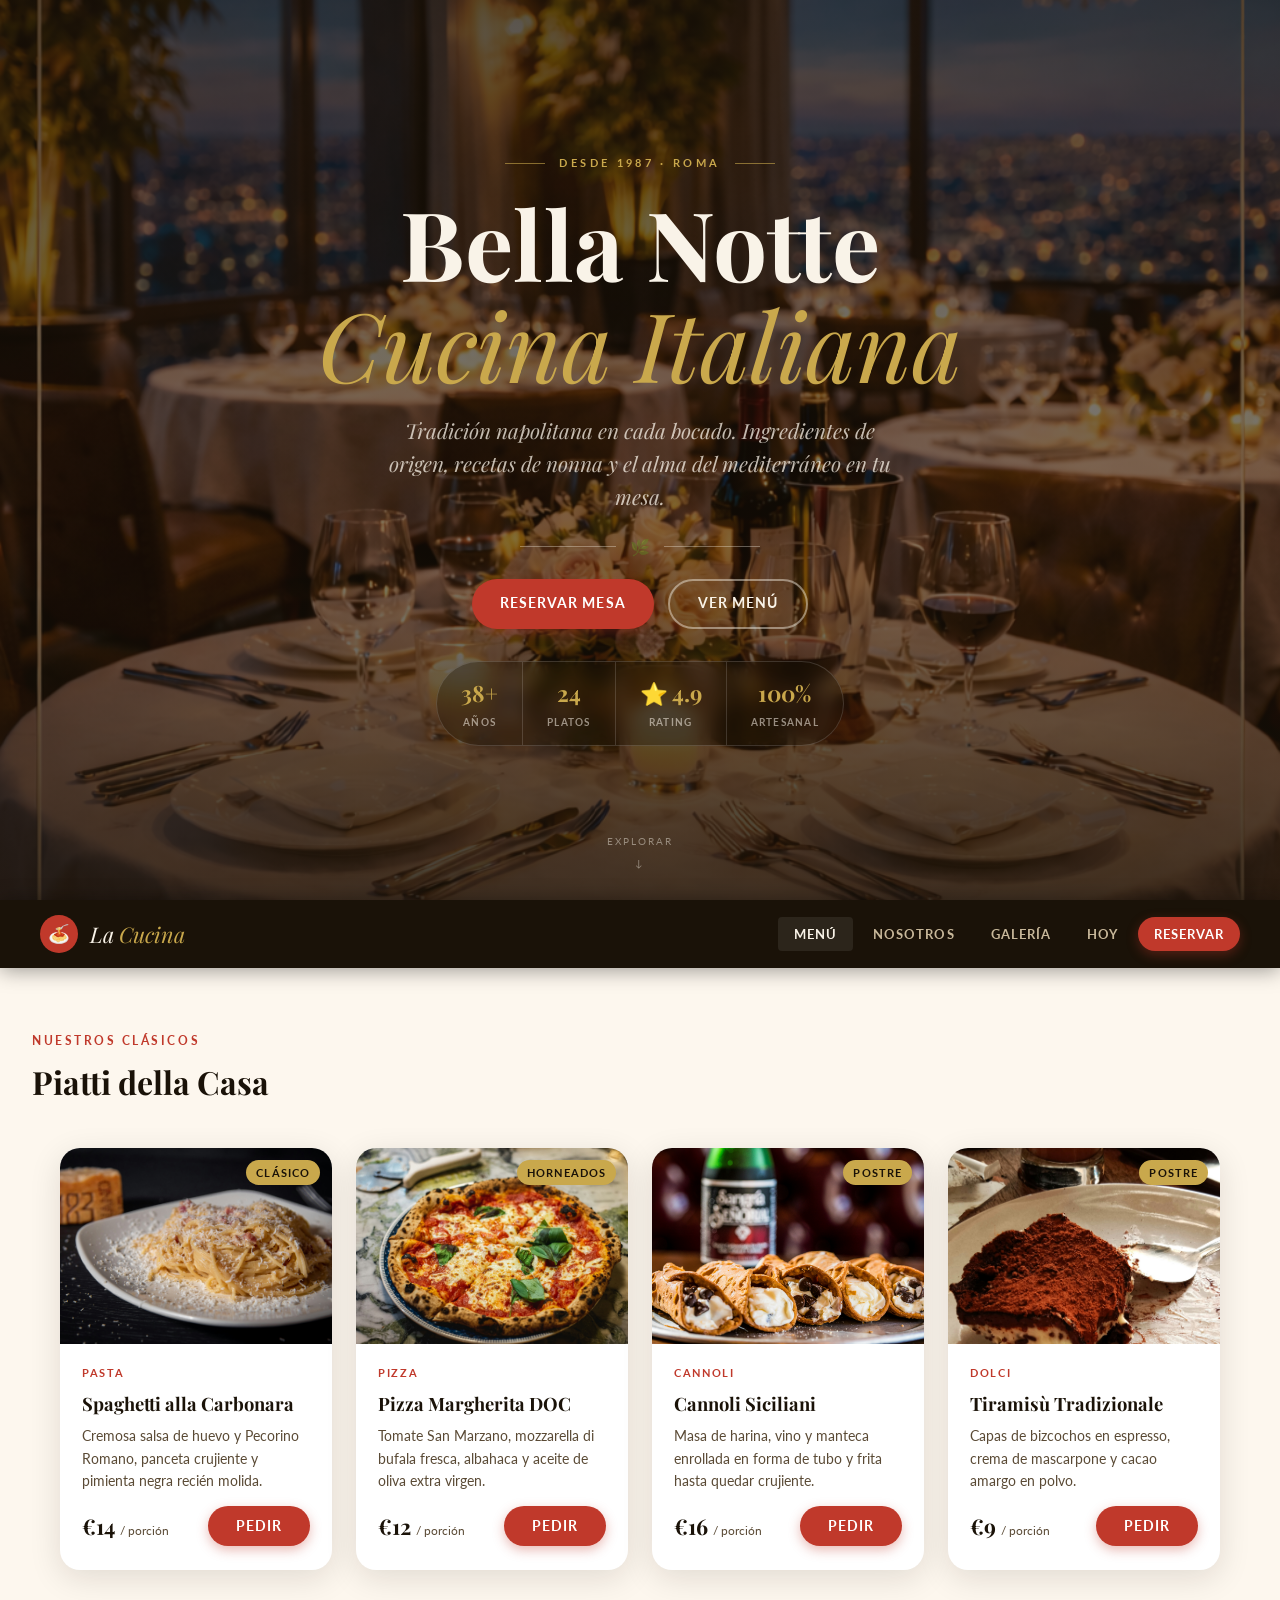
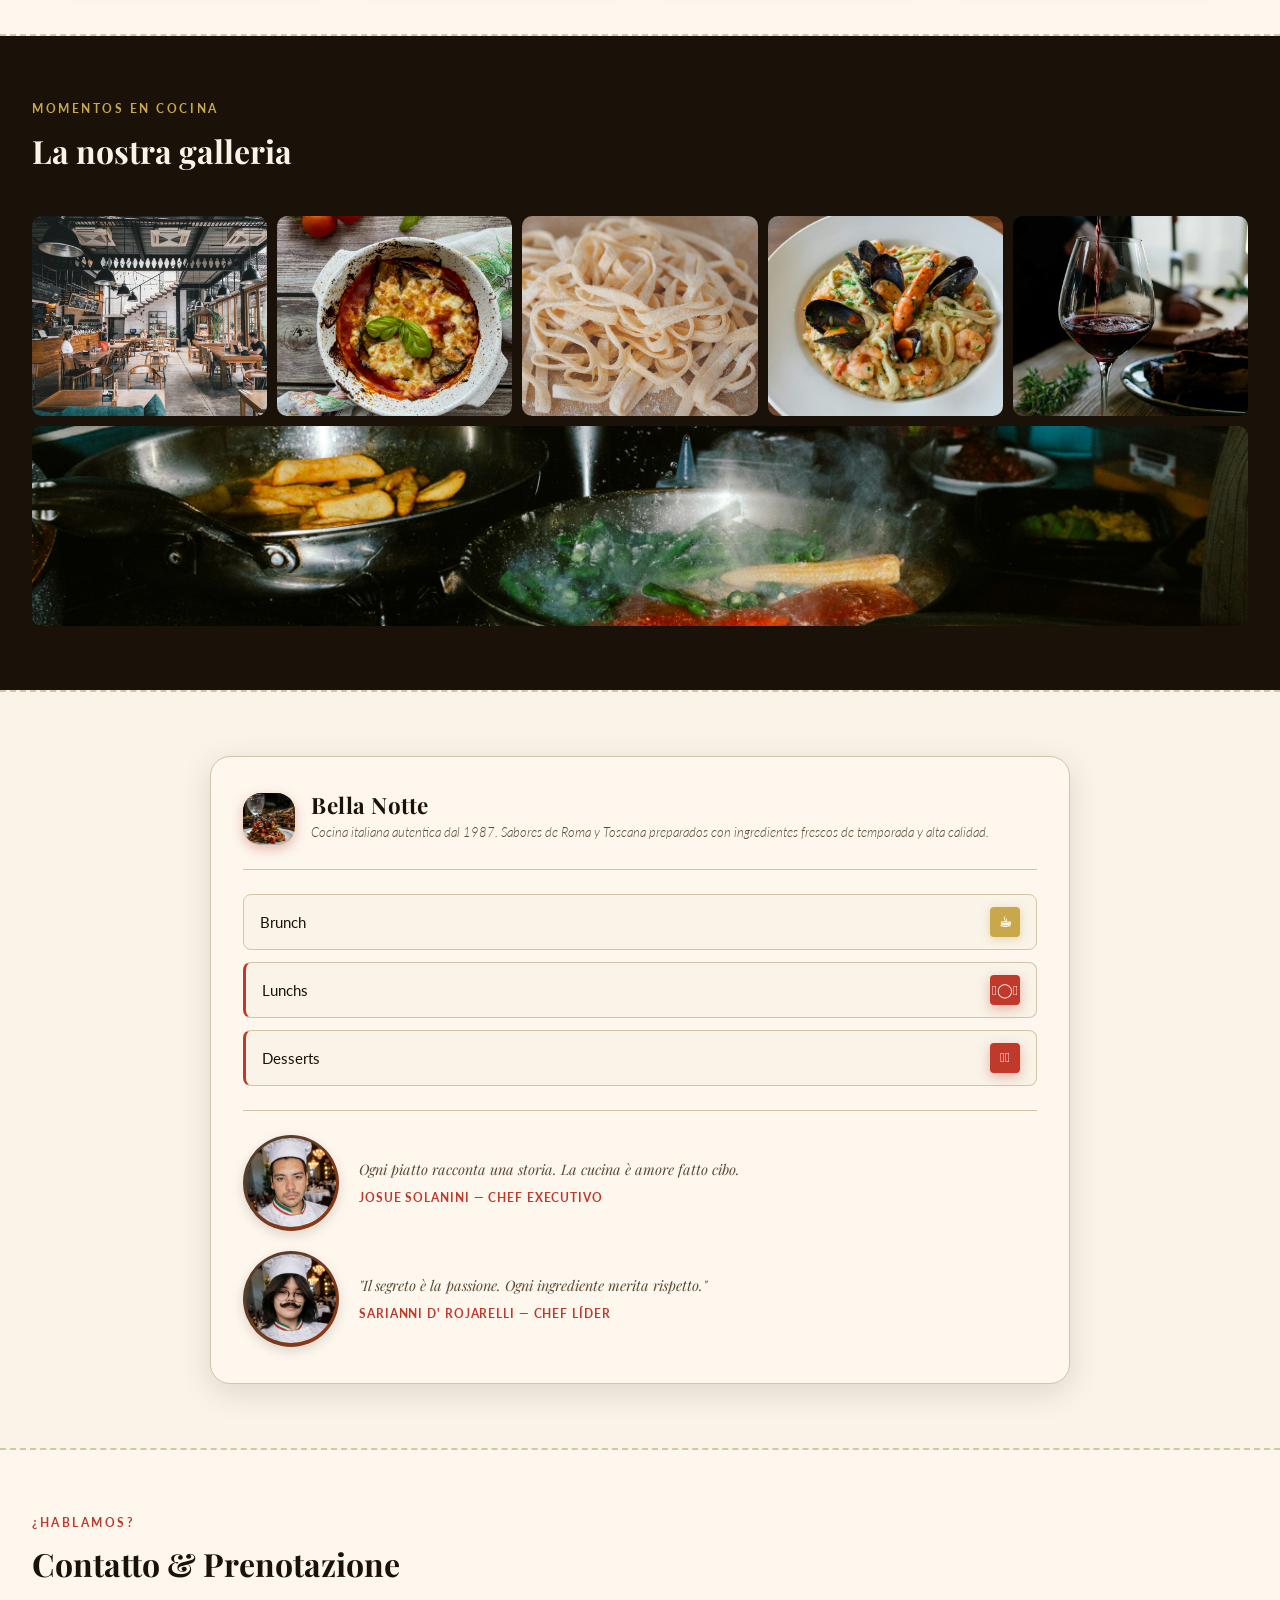
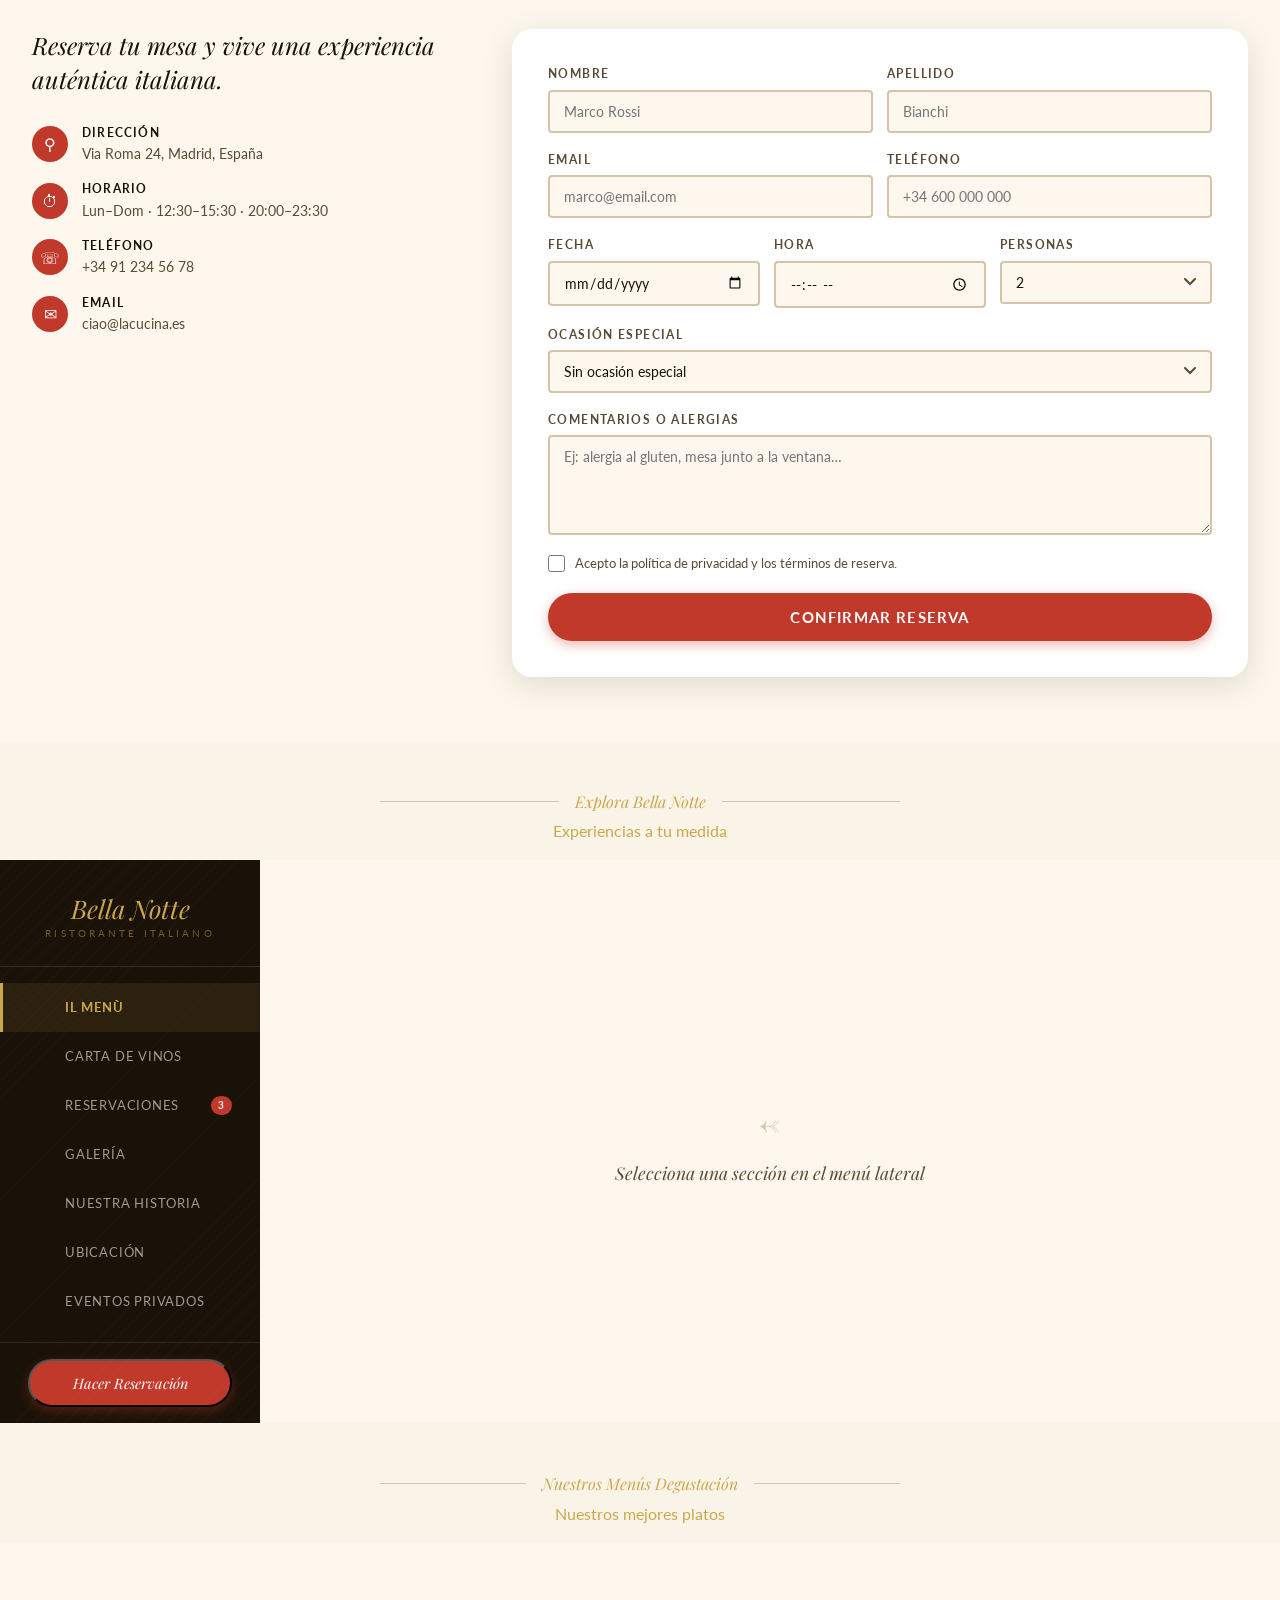
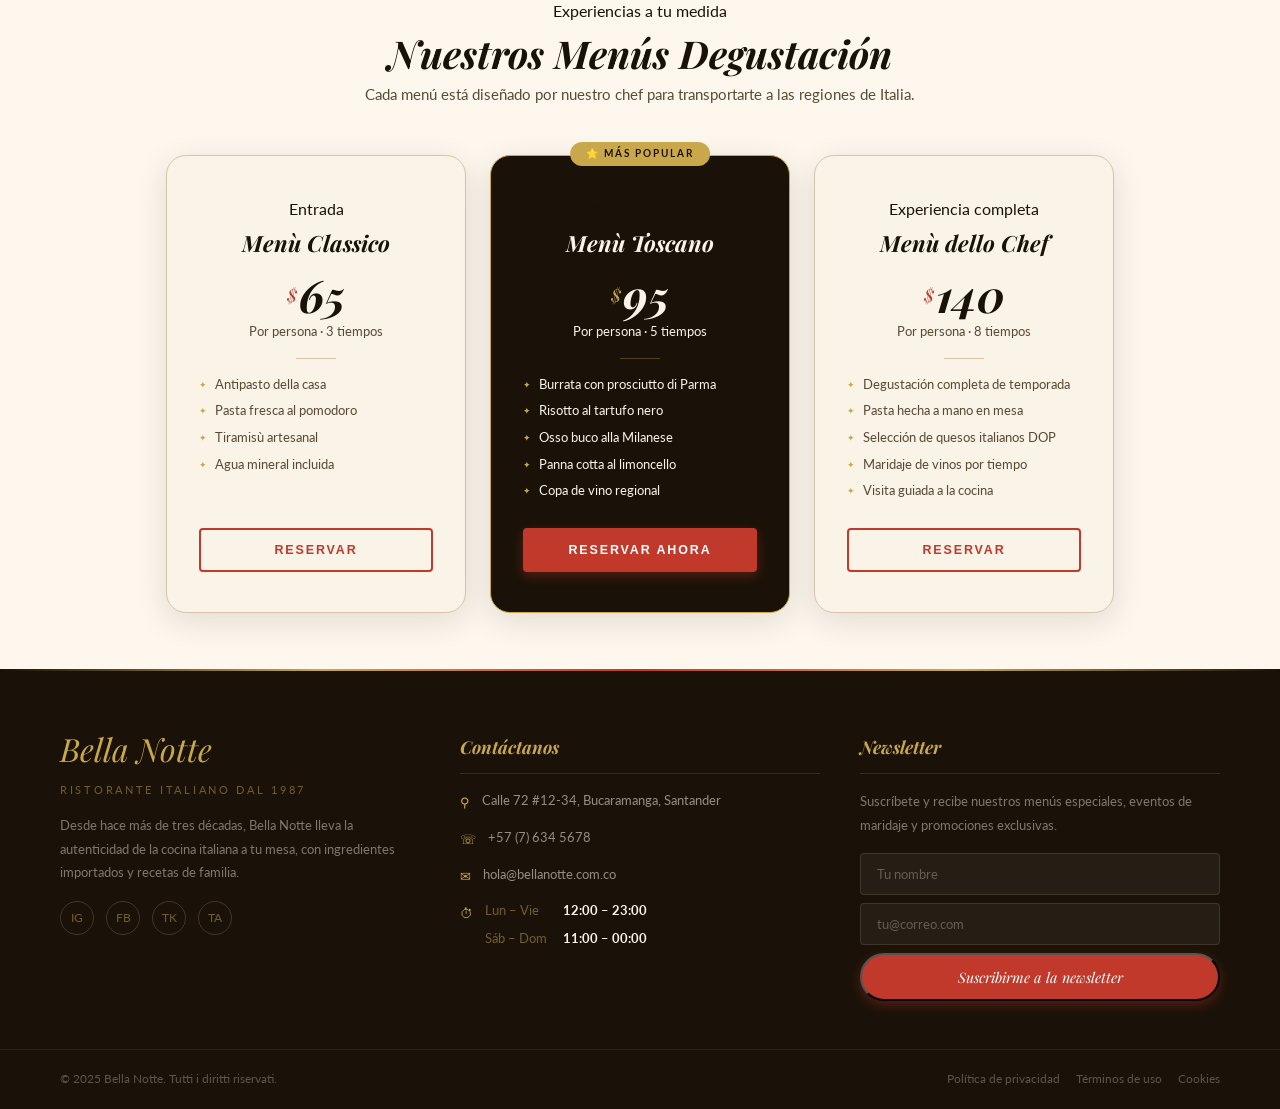
==== commit bcfefd5e: "Merge developer into feature/julian" ====
--- a/index.html
+++ b/index.html
@@ -3,7 +3,7 @@
 <head>
   <meta charset="UTF-8"/>
   <meta name="viewport" content="width=device-width, initial-scale=1.0"/>
-  <link rel="stylesheet" href="./css/style.css">
+  <link rel="stylesheet" href="/css/style.css">
   <title>Creación de Proyecto Flexbox — Puntos 1 al 7</title>
   <link href="https://fonts.googleapis.com/css2?family=Playfair+Display:ital,wght@0,600;0,700;1,400&family=Lato:wght@300;400;700&display=swap" rel="stylesheet"/>
 </head>
@@ -216,23 +216,25 @@
       </ul>
 
       <!-- Testimoniales con avatar izquierda y texto derecha (componente 7) -->
-      <div class="testimonial__chef">
-        <div class="testimonial__avatar-wrapper">
-          <img class="testimonial__avatar" src="./resources/img/ChatGPT Image 20 feb 2026, 12_30_36 a.m..png" alt="Chef Josue"/>
-        </div>
-        <div class="testimonial__content">
-          <p class="testimonial__text">Ogni piatto racconta una storia. La cucina è amore fatto cibo.</p>
-          <span class="testimonial__autor">Josue Solanini — Chef Executivo</span>
-        </div>
-      </div>
-
-      <div class="testimonial__chef">
-        <div class="testimonial__avatar-wrapper">
-          <img class="testimonial__avatar" src="./resources/img/ChatGPT Image 20 feb 2026, 12_45_21 a.m..png" alt="Chef Sara"/>
-        </div>
-        <div class="testimonial__content">
-          <p class="testimonial__text">"Il segreto è la passione. Ogni ingrediente merita rispetto."</p>
-          <span class="testimonial__autor">Sarianni D' Rojarelli — Chef líder</span>
+      <div class="testimonial">
+        <div class="testimonial__chef">
+          <div class="testimonial__avatar-wrapper">
+            <img class="testimonial__avatar" src="./resources/img/ChatGPT Image 20 feb 2026, 12_30_36 a.m..png" alt="Chef Josue"/>
+          </div>
+          <div class="testimonial__content">
+            <p class="testimonial__text">Ogni piatto racconta una storia. La cucina è amore fatto cibo.</p>
+            <span class="testimonial__autor">Josue Solanini — Chef Executivo</span>
+          </div>
+        </div>
+
+        <div class="testimonial__chef">
+          <div class="testimonial__avatar-wrapper">
+            <img class="testimonial__avatar" src="./resources/img/ChatGPT Image 20 feb 2026, 12_45_21 a.m..png" alt="Chef Sara"/>
+          </div>
+          <div class="testimonial__content">
+            <p class="testimonial__text">"Il segreto è la passione. Ogni ingrediente merita rispetto."</p>
+            <span class="testimonial__autor">Sarianni D' Rojarelli — Chef líder</span>
+          </div>
         </div>
       </div>
 
@@ -339,5 +341,213 @@
     </div>
   </section>
 
+  <!-- ── COMPONENTE 10 · SIDEBAR ── -->
+  <div class="separador">
+    <div class="separador__linea u-serif-italic">Explora Bella Notte</div>
+    Experiencias a tu medida
+  </div>
+
+  <div class="vista-previa">
+    <aside class="barra-lateral">
+
+      <div class="barra-lateral__encabezado">
+        <span class="barra-lateral__logo u-serif-italic">Bella Notte</span>
+        <span class="barra-lateral__subtitulo">Ristorante Italiano</span>
+      </div>
+
+      <nav class="barra-lateral__navegacion">
+        <a class="barra-lateral__item barra-lateral__item--activo" href="#">
+          <span class="barra-lateral__icono"></span>
+          <span class="barra-lateral__etiqueta">Il Menù</span>
+        </a>
+        <a class="barra-lateral__item" href="#">
+          <span class="barra-lateral__icono"></span>
+          <span class="barra-lateral__etiqueta">Carta de Vinos</span>
+        </a>
+        <a class="barra-lateral__item" href="#">
+          <span class="barra-lateral__icono"></span>
+          <span class="barra-lateral__etiqueta">Reservaciones</span>
+          <span class="barra-lateral__badge">3</span>
+        </a>
+        <a class="barra-lateral__item" href="#">
+          <span class="barra-lateral__icono"></span>
+          <span class="barra-lateral__etiqueta">Galería</span>
+        </a>
+        <a class="barra-lateral__item" href="#">
+          <span class="barra-lateral__icono"></span>
+          <span class="barra-lateral__etiqueta">Nuestra Historia</span>
+        </a>
+        <a class="barra-lateral__item" href="#">
+          <span class="barra-lateral__icono"></span>
+          <span class="barra-lateral__etiqueta">Ubicación</span>
+        </a>
+        <a class="barra-lateral__item" href="#">
+          <span class="barra-lateral__icono"></span>
+          <span class="barra-lateral__etiqueta">Eventos Privados</span>
+        </a>
+      </nav>
+
+      <div class="barra-lateral__pie">
+        <button class="barra-lateral__boton-reserva u-serif-italic u-btn-rust" type="button">
+          Hacer Reservación
+        </button>
+      </div>
+    </aside>
+
+    <main class="zona-contenido u-serif-italic">
+      <span class="zona-contenido__flecha">←</span>
+      <p>Selecciona una sección en el menú lateral</p>
+    </main>
+  </div>
+
+  <!-- ── COMPONENTE 9 · PRECIOS (JULIÁN) ── -->
+  <div class="separador">
+    <div class="separador__linea u-serif-italic">Nuestros Menús Degustación</div>
+    Nuestros mejores platos
+  </div>
+
+  <section class="seccion-precios">
+    <header class="seccion-precios__encabezado">
+      <p  class="seccion-precios__supratitulo u-etiqueta">Experiencias a tu medida</p>
+      <h2 class="seccion-precios__titulo u-serif-italic">Nuestros Menús Degustación</h2>
+      <p  class="seccion-precios__descripcion">Cada menú está diseñado por nuestro chef para transportarte a las regiones de Italia.</p>
+    </header>
+
+    <div class="seccion-precios__cuadricula">
+
+      <article class="tarjeta-precio">
+        <p  class="tarjeta-precio__categoria u-etiqueta">Entrada</p>
+        <h3 class="tarjeta-precio__nombre u-serif-italic">Menù Classico</h3>
+        <div class="tarjeta-precio__precio">
+          <span class="tarjeta-precio__simbolo u-serif-italic">$</span>
+          <span class="tarjeta-precio__monto u-serif-italic">65</span>
+        </div>
+        <p class="tarjeta-precio__periodo">Por persona · 3 tiempos</p>
+        <div class="tarjeta-precio__divisor"></div>
+        <ul class="tarjeta-precio__lista">
+          <li class="tarjeta-precio__beneficio">Antipasto della casa</li>
+          <li class="tarjeta-precio__beneficio">Pasta fresca al pomodoro</li>
+          <li class="tarjeta-precio__beneficio">Tiramisù artesanal</li>
+          <li class="tarjeta-precio__beneficio">Agua mineral incluida</li>
+        </ul>
+        <button class="tarjeta-precio__boton" type="button">Reservar</button>
+      </article>
+
+      <article class="tarjeta-precio tarjeta-precio--destacada">
+        <div class="tarjeta-precio__insignia">⭐ Más Popular</div>
+        <p  class="tarjeta-precio__categoria u-etiqueta">Recomendado</p>
+        <h3 class="tarjeta-precio__nombre u-serif-italic">Menù Toscano</h3>
+        <div class="tarjeta-precio__precio">
+          <span class="tarjeta-precio__simbolo u-serif-italic">$</span>
+          <span class="tarjeta-precio__monto u-serif-italic">95</span>
+        </div>
+        <p class="tarjeta-precio__periodo">Por persona · 5 tiempos</p>
+        <div class="tarjeta-precio__divisor"></div>
+        <ul class="tarjeta-precio__lista">
+          <li class="tarjeta-precio__beneficio">Burrata con prosciutto di Parma</li>
+          <li class="tarjeta-precio__beneficio">Risotto al tartufo nero</li>
+          <li class="tarjeta-precio__beneficio">Osso buco alla Milanese</li>
+          <li class="tarjeta-precio__beneficio">Panna cotta al limoncello</li>
+          <li class="tarjeta-precio__beneficio">Copa de vino regional</li>
+        </ul>
+        <button class="tarjeta-precio__boton tarjeta-precio__boton--principal" type="button">Reservar Ahora</button>
+      </article>
+
+      <article class="tarjeta-precio">
+        <p  class="tarjeta-precio__categoria u-etiqueta">Experiencia completa</p>
+        <h3 class="tarjeta-precio__nombre u-serif-italic">Menù dello Chef</h3>
+        <div class="tarjeta-precio__precio">
+          <span class="tarjeta-precio__simbolo u-serif-italic">$</span>
+          <span class="tarjeta-precio__monto u-serif-italic">140</span>
+        </div>
+        <p class="tarjeta-precio__periodo">Por persona · 8 tiempos</p>
+        <div class="tarjeta-precio__divisor"></div>
+        <ul class="tarjeta-precio__lista">
+          <li class="tarjeta-precio__beneficio">Degustación completa de temporada</li>
+          <li class="tarjeta-precio__beneficio">Pasta hecha a mano en mesa</li>
+          <li class="tarjeta-precio__beneficio">Selección de quesos italianos DOP</li>
+          <li class="tarjeta-precio__beneficio">Maridaje de vinos por tiempo</li>
+          <li class="tarjeta-precio__beneficio">Visita guiada a la cocina</li>
+        </ul>
+        <button class="tarjeta-precio__boton" type="button">Reservar</button>
+      </article>
+
+    </div>
+  </section>
+
+  <!-- ── COMPONENTE 8 · FOOTER (JULIÁN) ── -->
+  <footer class="pie-pagina">
+    <div class="pie-pagina__cuerpo">
+
+      <!-- Columna 1: Marca -->
+      <div class="pie-pagina__columna">
+        <span class="pie-pagina__logo u-serif-italic">Bella Notte</span>
+        <span class="pie-pagina__eslogan">Ristorante Italiano dal 1987</span>
+        <p class="pie-pagina__descripcion">Desde hace más de tres décadas, Bella Notte lleva la autenticidad de la cocina italiana a tu mesa, con ingredientes importados y recetas de familia.</p>
+        <div class="pie-pagina__redes">
+          <a class="pie-pagina__red" href="#" title="Instagram">IG</a>
+          <a class="pie-pagina__red" href="#" title="Facebook">FB</a>
+          <a class="pie-pagina__red" href="#" title="TikTok">TK</a>
+          <a class="pie-pagina__red" href="#" title="Tripadvisor">TA</a>
+        </div>
+      </div>
+
+      <!-- Columna 2: Contacto -->
+      <div class="pie-pagina__columna">
+        <h3 class="pie-pagina__titulo-columna u-serif-italic">Contáctanos</h3>
+        <ul class="pie-pagina__lista-contacto">
+          <li class="pie-pagina__dato">
+            <span class="pie-pagina__icono-dato">⚲</span>
+            <span class="pie-pagina__texto-dato">Calle 72 #12-34, Bucaramanga, Santander</span>
+          </li>
+          <li class="pie-pagina__dato">
+            <span class="pie-pagina__icono-dato">☏</span>
+            <span class="pie-pagina__texto-dato">+57 (7) 634 5678</span>
+          </li>
+          <li class="pie-pagina__dato">
+            <span class="pie-pagina__icono-dato">✉</span>
+            <span class="pie-pagina__texto-dato">hola@bellanotte.com.co</span>
+          </li>
+          <li class="pie-pagina__dato">
+            <span class="pie-pagina__icono-dato">⏱</span>
+            <div class="pie-pagina__horario">
+              <div class="pie-pagina__turno">
+                <span class="pie-pagina__dia">Lun – Vie</span>
+                <span class="pie-pagina__hora">12:00 – 23:00</span>
+              </div>
+              <div class="pie-pagina__turno">
+                <span class="pie-pagina__dia">Sáb – Dom</span>
+                <span class="pie-pagina__hora">11:00 – 00:00</span>
+              </div>
+            </div>
+          </li>
+        </ul>
+      </div>
+
+      <!-- Columna 3: Newsletter -->
+      <div class="pie-pagina__columna">
+        <h3 class="pie-pagina__titulo-columna u-serif-italic">Newsletter</h3>
+        <p class="pie-pagina__texto-newsletter">Suscríbete y recibe nuestros menús especiales, eventos de maridaje y promociones exclusivas.</p>
+        <div class="pie-pagina__formulario">
+          <input class="pie-pagina__campo" type="text"  placeholder="Tu nombre"     aria-label="Nombre" />
+          <input class="pie-pagina__campo" type="email" placeholder="tu@correo.com" aria-label="Correo" />
+          <button class="pie-pagina__boton-newsletter u-serif-italic u-btn-rust" type="button">
+            Suscribirme a la newsletter
+          </button>
+        </div>
+      </div>
+
+    </div>
+
+    <div class="pie-pagina__barra-inferior">
+      <p class="pie-pagina__copyright">© 2025 Bella Notte. Tutti i diritti riservati.</p>
+      <nav class="pie-pagina__legales">
+        <a class="pie-pagina__enlace-legal" href="#">Política de privacidad</a>
+        <a class="pie-pagina__enlace-legal" href="#">Términos de uso</a>
+        <a class="pie-pagina__enlace-legal" href="#">Cookies</a>
+      </nav>
+    </div>
+  </footer>
+
 </body>
 </html>
--- a/css/style.css
+++ b/css/style.css
@@ -1,29 +1,79 @@
-/* ── VARIABLES ── */
+/* ==============================================
+   TOKENS — Variables globales unificadas
+   Josué + variables de opacidad de Julián
+   ============================================== */
 :root {
-  --cream: #f9f3e8; --ivory: #fdf7ee;
-  --rust: #c0392b;  --rust-dk: #96281b;
-  --gold: #c9a84c;  --dark: #1a1208;
-  --mid: #5a4a35;   --border: #d4c4a8;
+  /* Colores base */
+  --cream:     #f9f3e8;       /* Fondo principal */
+  --ivory:     #fdf7ee;       /* Fondo secundario */
+  --rust:      #c0392b;       /* Rojo — botones y acentos */
+  --rust-dk:   #96281b;       /* Rojo oscuro — hover */
+  --gold:      #c9a84c;       /* Dorado — títulos y detalles */
+  --dark:      #1a1208;       /* Casi negro — sidebar y footer */
+  --mid:       #5a4a35;       /* Café — textos secundarios */
+  --border:    #d4c4a8;       /* Beige — bordes y líneas */
+
+  /* Tipografía */
   --serif: 'Playfair Display', Georgia, serif;
-  --sans: 'Lato', sans-serif;
-  --r-sm: 4px; --r-lg: 20px;
+  --sans:  'Lato', sans-serif;
+
+  /* Radios y sombras */
+  --r-sm:   4px;
+  --r-lg:   20px;
   --s-card: 0 8px 32px rgba(26,18,8,.12);
   --s-btn:  0 4px 12px rgba(192,57,43,.35);
-}
-
-/* ── RESET ── */
+
+  /* Opacidades reutilizables — agregadas de Julián */
+  --gold-a5:   rgba(201,168,76,.5);
+  --gold-a1:   rgba(201,168,76,.1);
+  --cream-a6:  rgba(249,243,232,.6);
+  --cream-a3:  rgba(249,243,232,.3);
+  --border-a2: rgba(212,196,168,.15);
+}
+
+
+/* ==============================================
+   RESET
+   ============================================== */
 *, *::before, *::after { box-sizing: border-box; margin: 0; padding: 0; }
 html { scroll-behavior: smooth; }
 body { font-family: var(--sans); background: var(--cream); color: var(--dark); line-height: 1.6; }
+ul   { list-style: none; }
+a    { cursor: pointer; text-decoration: none; }
 img  { display: block; width: 100%; height: 100%; object-fit: cover; }
 
-/* ── UTILIDADES ── */
+
+/* ==============================================
+   UTILIDADES — clases compartidas (Julián)
+   ============================================== */
+.u-serif-italic { font-family: var(--serif); font-style: italic; }
+
+/* border-radius: 40px para ser consistente con .boton de Josué */
+.u-btn-rust { background: var(--rust); color: #fff; border-radius: 40px; box-shadow: var(--s-btn); transition: background .2s; }
+.u-btn-rust:hover { background: var(--rust-dk); }
+
+
+/* ==============================================
+   UTILIDADES GENERALES (Josué)
+   ============================================== */
 .seccion { padding: 64px 32px; }
 .seccion__etiqueta { font-size: .72rem; font-weight: 700; letter-spacing: .22em; text-transform: uppercase; color: var(--rust); margin-bottom: 6px; }
 .seccion__titulo   { font-family: var(--serif); font-size: 2rem; margin-bottom: 40px; }
 .divisor { border: none; border-top: 2px dashed var(--border); }
 
-/* ── BOTÓN (JOSUE) ── */
+
+/* ==============================================
+   SEPARADOR — divisor visual de demo (Julián)
+   ============================================== */
+.separador { display: flex; flex-direction: column; align-items: center; gap: 4px; padding: 48px 16px 16px; color: var(--gold); }
+.separador__linea { display: flex; align-items: center; gap: 16px; width: 100%; max-width: 520px; }
+.separador__linea::before,
+.separador__linea::after { content: ''; flex: 1; height: 1px; background: var(--border); }
+
+
+/* ==============================================
+   BOTÓN (Josué)
+   ============================================== */
 .boton {
   display: inline-flex; align-items: center; gap: 8px;
   padding: 12px 28px; border-radius: 40px; border: none; cursor: pointer;
@@ -38,7 +88,10 @@
 .boton--solido:hover   { background: var(--rust-dk); }
 .boton--fantasma:hover { border-color: var(--cream); }
 
-/* ── ENCABEZADO (JOSUE) ── */
+
+/* ==============================================
+   ENCABEZADO (Josué)
+   ============================================== */
 .encabezado {
   position: relative; min-height: 100vh; overflow: hidden;
   display: flex; flex-direction: column; justify-content: center; align-items: center;
@@ -88,7 +141,10 @@
   50%       { transform: translateX(-50%) translateY(8px); }
 }
 
-/* ── NAVEGACIÓN (JOSUE) ── */
+
+/* ==============================================
+   NAVEGACIÓN (Josué)
+   ============================================== */
 .navegacion {
   display: flex; align-items: center; justify-content: space-between;
   padding: 0 40px; height: 68px; background: var(--dark);
@@ -106,7 +162,10 @@
 .navegacion__enlace--destacado { background: var(--rust); color: #fff !important; border-radius: 30px; box-shadow: var(--s-btn); }
 .navegacion__enlace--destacado:hover { background: var(--rust-dk); }
 
-/* ── TARJETAS (JOSUE) ── */
+
+/* ==============================================
+   TARJETAS (Josué)
+   ============================================== */
 .productos { background: var(--ivory); }
 .productos__cuadricula { display: flex; flex-wrap: wrap; gap: 24px; justify-content: center; }
 .tarjeta {
@@ -127,7 +186,10 @@
 .tarjeta__precio { font-family: var(--serif); font-size: 1.35rem; font-weight: 700; }
 .tarjeta__precio span { font-family: var(--sans); font-size: .78rem; font-weight: 400; color: var(--mid); }
 
-/* ── GALERÍA (JOSUE) ── */
+
+/* ==============================================
+   GALERÍA (Josué)
+   ============================================== */
 .galeria { background: var(--dark); }
 .galeria .seccion__etiqueta { color: var(--gold); }
 .galeria .seccion__titulo   { color: var(--cream); }
@@ -144,7 +206,51 @@
 .galeria__elemento:hover .galeria__superposicion { opacity: 1; }
 .galeria__caption { font-family: var(--serif); font-style: italic; color: #fff; font-size: .95rem; }
 
-/* ── TODO-LIST — ENCABEZADO + LISTA (SARA) ── */
+
+/* ==============================================
+   CONTACTO (Josué)
+   ============================================== */
+.contacto { background: var(--ivory); }
+.contacto__contenedor { display: flex; flex-wrap: wrap; gap: 52px; align-items: flex-start; }
+.contacto__info    { display: flex; flex-direction: column; gap: 26px; flex: 1 1 240px; }
+.contacto__frase   { font-family: var(--serif); font-style: italic; font-size: 1.5rem; line-height: 1.4; }
+.contacto__detalles { display: flex; flex-direction: column; gap: 14px; }
+.contacto__detalle  { display: flex; align-items: center; gap: 14px; }
+.contacto__icono   { width: 36px; height: 36px; border-radius: 50%; background: var(--rust); color: #fff; display: flex; align-items: center; justify-content: center; flex-shrink: 0; }
+.contacto__texto        { font-size: .88rem; color: var(--mid); }
+.contacto__texto strong { display: block; font-size: .75rem; letter-spacing: .1em; text-transform: uppercase; color: var(--dark); margin-bottom: 1px; }
+
+
+/* ==============================================
+   FORMULARIO (Josué)
+   ============================================== */
+.formulario { display: flex; flex-direction: column; gap: 18px; flex: 2 1 360px; background: #fff; border-radius: var(--r-lg); padding: 36px; box-shadow: var(--s-card); }
+.formulario__fila  { display: flex; flex-wrap: wrap; gap: 14px; }
+.formulario__grupo { display: flex; flex-direction: column; gap: 6px; flex: 1 1 200px; }
+.formulario__grupo--completo { flex: 1 1 100%; }
+.formulario__etiqueta { font-size: .72rem; font-weight: 700; letter-spacing: .12em; text-transform: uppercase; color: var(--mid); }
+.formulario__campo,
+.formulario__selector,
+.formulario__area {
+  width: 100%; padding: 11px 14px; border: 2px solid var(--border); border-radius: var(--r-sm);
+  font-family: var(--sans); font-size: .88rem; color: var(--dark); background: var(--ivory);
+  outline: none; transition: border-color .2s, box-shadow .2s;
+}
+.formulario__campo:focus,
+.formulario__selector:focus,
+.formulario__area:focus { border-color: var(--rust); box-shadow: 0 0 0 3px rgba(192,57,43,.1); }
+.formulario__area     { resize: vertical; min-height: 100px; }
+.formulario__selector { appearance: none; background-image: url("data:image/svg+xml,%3Csvg xmlns='http://www.w3.org/2000/svg' width='12' height='8'%3E%3Cpath d='M1 1l5 5 5-5' stroke='%235a4a35' stroke-width='2' fill='none' stroke-linecap='round'/%3E%3C/svg%3E"); background-repeat: no-repeat; background-position: right 14px center; padding-right: 38px; }
+.formulario__verificacion { display: flex; align-items: center; gap: 10px; }
+.formulario__check        { width: 17px; height: 17px; accent-color: var(--rust); cursor: pointer; }
+.formulario__check-etiqueta { font-size: .83rem; color: var(--mid); }
+.formulario__enviar { width: 100%; padding: 15px; border-radius: 40px; border: none; background: var(--rust); color: #fff; font-family: var(--sans); font-size: .92rem; font-weight: 700; letter-spacing: .08em; text-transform: uppercase; cursor: pointer; box-shadow: var(--s-btn); transition: background .2s, transform .15s; }
+.formulario__enviar:hover { background: var(--rust-dk); transform: translateY(-2px); }
+
+
+/* ==============================================
+   TODO-LIST — Encabezado + Lista (Sara)
+   ============================================== */
 .todo-list {
   background-color: var(--ivory);
   border-radius: var(--r-lg);
@@ -198,13 +304,15 @@
 .todo-list__button--delete { background: var(--rust); color: var(--ivory); box-shadow: var(--s-btn); }
 .todo-list__button--delete:hover { background: var(--rust-dk); transform: scale(1.1); }
 
-/* ── TESTIMONIAL CHEF (SARA) ── */
+
+/* ==============================================
+   TESTIMONIAL CHEF (Sara)
+   ============================================== */
+.testimonial { display: flex; flex-direction: column; gap: 20px; padding-top: 1.5rem; border-top: 1px solid var(--border); }
 .testimonial__chef {
   display: flex;
   align-items: center;
   gap: 20px;
-  padding-top: 1.5rem;
-  border-top: 1px solid var(--border);
 }
 .testimonial__avatar-wrapper {
   width: 96px; height: 96px; min-width: 96px;
@@ -216,48 +324,116 @@
 .testimonial__avatar {
   width: 100%; height: 100%;
   border-radius: 50%; object-fit: cover;
-  border: 2px solid var(--gold);
+  display: block;
 }
 .testimonial__content { display: flex; flex-direction: column; gap: .35rem; }
-.testimonial__text { font-family: var(--serif); font-style: italic; font-size: .9rem; color: var(--mid); text-align: justify; line-height: 1.65; }
-.testimonial__autor { font-size: .98rem; font-weight: 700; color: var(--rust); text-transform: uppercase; letter-spacing: .9px; }
-
-/* ── CONTACTO (JOSUE) ── */
-.contacto { background: var(--ivory); }
-.contacto__contenedor { display: flex; flex-wrap: wrap; gap: 52px; align-items: flex-start; }
-.contacto__info    { display: flex; flex-direction: column; gap: 26px; flex: 1 1 240px; }
-.contacto__frase   { font-family: var(--serif); font-style: italic; font-size: 1.5rem; line-height: 1.4; }
-.contacto__detalles { display: flex; flex-direction: column; gap: 14px; }
-.contacto__detalle  { display: flex; align-items: center; gap: 14px; }
-.contacto__icono   { width: 36px; height: 36px; border-radius: 50%; background: var(--rust); color: #fff; display: flex; align-items: center; justify-content: center; flex-shrink: 0; }
-.contacto__texto        { font-size: .88rem; color: var(--mid); }
-.contacto__texto strong { display: block; font-size: .75rem; letter-spacing: .1em; text-transform: uppercase; color: var(--dark); margin-bottom: 1px; }
-
-/* ── FORMULARIO (JOSUE) ── */
-.formulario { display: flex; flex-direction: column; gap: 18px; flex: 2 1 360px; background: #fff; border-radius: var(--r-lg); padding: 36px; box-shadow: var(--s-card); }
-.formulario__fila  { display: flex; flex-wrap: wrap; gap: 14px; }
-.formulario__grupo { display: flex; flex-direction: column; gap: 6px; flex: 1 1 200px; }
-.formulario__grupo--completo { flex: 1 1 100%; }
-.formulario__etiqueta { font-size: .72rem; font-weight: 700; letter-spacing: .12em; text-transform: uppercase; color: var(--mid); }
-.formulario__campo,
-.formulario__selector,
-.formulario__area {
-  width: 100%; padding: 11px 14px; border: 2px solid var(--border); border-radius: var(--r-sm);
-  font-family: var(--sans); font-size: .88rem; color: var(--dark); background: var(--ivory);
-  outline: none; transition: border-color .2s, box-shadow .2s;
-}
-.formulario__campo:focus,
-.formulario__selector:focus,
-.formulario__area:focus { border-color: var(--rust); box-shadow: 0 0 0 3px rgba(192,57,43,.1); }
-.formulario__area     { resize: vertical; min-height: 100px; }
-.formulario__selector { appearance: none; background-image: url("data:image/svg+xml,%3Csvg xmlns='http://www.w3.org/2000/svg' width='12' height='8'%3E%3Cpath d='M1 1l5 5 5-5' stroke='%235a4a35' stroke-width='2' fill='none' stroke-linecap='round'/%3E%3C/svg%3E"); background-repeat: no-repeat; background-position: right 14px center; padding-right: 38px; }
-.formulario__verificacion { display: flex; align-items: center; gap: 10px; }
-.formulario__check        { width: 17px; height: 17px; accent-color: var(--rust); cursor: pointer; }
-.formulario__check-etiqueta { font-size: .83rem; color: var(--mid); }
-.formulario__enviar { width: 100%; padding: 15px; border-radius: 40px; border: none; background: var(--rust); color: #fff; font-family: var(--sans); font-size: .92rem; font-weight: 700; letter-spacing: .08em; text-transform: uppercase; cursor: pointer; box-shadow: var(--s-btn); transition: background .2s, transform .15s; }
-.formulario__enviar:hover { background: var(--rust-dk); transform: translateY(-2px); }
-
-/* ── RESPONSIVE ── */
+.testimonial__text { font-family: var(--serif); font-style: italic; font-size: .9rem; color: var(--mid); text-align: justify; line-height: 1.65; margin: 0; }
+.testimonial__autor { font-size: .78rem; font-weight: 700; color: var(--rust); text-transform: uppercase; letter-spacing: .9px; }
+
+
+/* ==============================================
+   BARRA LATERAL (Julián)
+   ============================================== */
+.vista-previa { display: flex; min-height: 520px; }
+.barra-lateral { display: flex; flex-direction: column; width: 260px; flex-shrink: 0; background: var(--dark); overflow: hidden; position: relative; }
+.barra-lateral::before { content: ''; position: absolute; inset: 0; pointer-events: none; background: repeating-linear-gradient(135deg,rgba(255,255,255,.015) 0 1px,transparent 1px 12px); }
+.barra-lateral__encabezado { display: flex; flex-direction: column; align-items: center; gap: 4px; padding: 36px 28px 24px; border-bottom: 1px solid var(--border-a2); }
+.barra-lateral__logo { font-size: 1.6rem; color: var(--gold); line-height: 1; }
+.barra-lateral__subtitulo { font-size: .65rem; letter-spacing: .3em; text-transform: uppercase; color: var(--gold-a5); }
+.barra-lateral__navegacion { display: flex; flex-direction: column; flex: 1; padding: 16px 0; }
+.barra-lateral__item { display: flex; align-items: center; gap: 14px; padding: 14px 28px; color: var(--cream-a6); font-size: .82rem; letter-spacing: .06em; text-transform: uppercase; border-left: 3px solid transparent; transition: color .2s, background .2s, border-left-color .2s; }
+.barra-lateral__item:hover { color: var(--cream); background: rgba(201,168,76,.08); border-left-color: rgba(201,168,76,.4); }
+.barra-lateral__item--activo { color: var(--gold); font-weight: 700; background: var(--gold-a1); border-left-color: var(--gold); }
+.barra-lateral__icono { width: 20px; text-align: center; flex-shrink: 0; }
+.barra-lateral__etiqueta { flex: 1; }
+.barra-lateral__badge { padding: 2px 7px; border-radius: 20px; background: var(--rust); color: #fff; font-size: .6rem; font-weight: 700; }
+.barra-lateral__pie { padding: 16px 28px; border-top: 1px solid rgba(212,196,168,.12); }
+.barra-lateral__boton-reserva { display: block; width: 100%; padding: 12px; font-size: .9rem; text-align: center; }
+.zona-contenido { display: flex; flex-direction: column; align-items: center; justify-content: center; flex: 1; gap: 12px; padding: 40px; background: var(--ivory); color: var(--mid); font-size: 1.1rem; text-align: center; }
+.zona-contenido__flecha { font-size: 2rem; color: var(--border); }
+
+
+/* ==============================================
+   SECCIÓN PRECIOS (Julián)
+   ============================================== */
+.seccion-precios { padding: 56px 40px; background: var(--ivory); }
+.seccion-precios__encabezado { display: flex; flex-direction: column; align-items: center; gap: 8px; margin-bottom: 48px; text-align: center; }
+.seccion-precios__titulo { font-size: 2.4rem; line-height: 1.1; }
+.seccion-precios__descripcion { font-size: .92rem; color: var(--mid); line-height: 1.7; }
+.seccion-precios__cuadricula { display: flex; align-items: stretch; justify-content: center; gap: 24px; flex-wrap: wrap; }
+
+
+/* ==============================================
+   TARJETA PRECIO (Julián)
+   ============================================== */
+.tarjeta-precio { display: flex; flex-direction: column; align-items: center; flex: 1 1 260px; max-width: 300px; padding: 40px 32px; background: var(--cream); border: 1px solid var(--border); border-radius: var(--r-lg); box-shadow: var(--s-card); position: relative; transition: transform .25s, box-shadow .25s; animation: fadeUp .5s ease both; }
+.tarjeta-precio:nth-child(1) { animation-delay: .05s; }
+.tarjeta-precio:nth-child(2) { animation-delay: .15s; }
+.tarjeta-precio:nth-child(3) { animation-delay: .25s; }
+.tarjeta-precio:hover { transform: translateY(-6px); box-shadow: 0 16px 48px rgba(26,18,8,.18); }
+.tarjeta-precio--destacada { background: var(--dark); border-color: var(--gold); }
+.tarjeta-precio--destacada .tarjeta-precio__nombre,
+.tarjeta-precio--destacada .tarjeta-precio__monto,
+.tarjeta-precio--destacada .tarjeta-precio__periodo,
+.tarjeta-precio--destacada .tarjeta-precio__beneficio { color: var(--cream); }
+.tarjeta-precio--destacada .tarjeta-precio__simbolo { color: var(--gold); }
+.tarjeta-precio--destacada .tarjeta-precio__divisor { background: rgba(201,168,76,.3); }
+.tarjeta-precio__insignia { position: absolute; top: -14px; left: 50%; transform: translateX(-50%); padding: 4px 16px; border-radius: 20px; background: var(--gold); color: var(--dark); font-size: .62rem; font-weight: 700; letter-spacing: .2em; text-transform: uppercase; white-space: nowrap; }
+.tarjeta-precio__categoria { margin-bottom: 8px; }
+.tarjeta-precio__nombre { font-size: 1.4rem; text-align: center; line-height: 1.2; }
+.tarjeta-precio__precio { display: flex; align-items: flex-start; gap: 2px; margin: 16px 0 4px; }
+.tarjeta-precio__simbolo { font-size: 1.1rem; color: var(--rust); margin-top: 8px; }
+.tarjeta-precio__monto { font-size: 2.8rem; font-weight: 700; line-height: 1; }
+.tarjeta-precio__periodo { font-size: .8rem; color: var(--mid); margin-bottom: 16px; }
+.tarjeta-precio__divisor { width: 40px; height: 1px; background: var(--border); margin: 0 auto 16px; }
+.tarjeta-precio__lista { display: flex; flex-direction: column; gap: 8px; width: 100%; margin-bottom: 28px; flex: 1; }
+.tarjeta-precio__beneficio { display: flex; align-items: flex-start; gap: 8px; font-size: .83rem; color: var(--mid); line-height: 1.4; }
+.tarjeta-precio__beneficio::before { content: '✦'; color: var(--gold); font-size: .55rem; flex-shrink: 0; margin-top: 4px; }
+.tarjeta-precio__boton { display: block; width: 100%; padding: 13px 20px; background: transparent; color: var(--rust); font-size: .78rem; font-weight: 700; letter-spacing: .15em; text-transform: uppercase; text-align: center; border: 2px solid var(--rust); border-radius: var(--r-sm); transition: background .2s, color .2s, box-shadow .2s; }
+.tarjeta-precio__boton:hover,
+.tarjeta-precio__boton--principal { background: var(--rust); color: #fff; box-shadow: var(--s-btn); }
+.tarjeta-precio__boton--principal:hover { background: var(--rust-dk); border-color: var(--rust-dk); }
+
+
+/* ==============================================
+   PIE DE PÁGINA (Julián)
+   ============================================== */
+.pie-pagina { position: relative; background: var(--dark); color: var(--cream-a6); overflow: hidden; }
+.pie-pagina::before { content: ''; position: absolute; top: 0; left: 0; right: 0; height: 2px; background: linear-gradient(90deg,transparent,var(--gold),var(--rust),var(--gold),transparent); }
+.pie-pagina__cuerpo { display: flex; align-items: flex-start; gap: 40px; padding: 64px 60px 48px; flex-wrap: wrap; }
+.pie-pagina__columna { display: flex; flex-direction: column; flex: 1 1 0; min-width: 200px; gap: 16px; }
+.pie-pagina__titulo-columna { font-size: 1.1rem; color: var(--gold); padding-bottom: 12px; border-bottom: 1px solid var(--border-a2); }
+.pie-pagina__logo { font-size: 2rem; color: var(--gold); line-height: 1; }
+.pie-pagina__eslogan { font-size: .68rem; letter-spacing: .25em; text-transform: uppercase; color: var(--gold-a5); }
+.pie-pagina__descripcion,
+.pie-pagina__texto-newsletter { font-size: .82rem; line-height: 1.8; color: rgba(249,243,232,.45); }
+.pie-pagina__redes { display: flex; gap: 12px; }
+.pie-pagina__red { display: flex; align-items: center; justify-content: center; width: 34px; height: 34px; border-radius: 50%; border: 1px solid rgba(212,196,168,.2); font-size: .72rem; color: var(--gold-a5); transition: border-color .2s, color .2s; }
+.pie-pagina__red:hover { border-color: var(--gold); color: var(--gold); }
+.pie-pagina__lista-contacto { display: flex; flex-direction: column; gap: 14px; }
+.pie-pagina__dato { display: flex; align-items: flex-start; gap: 12px; font-size: .82rem; line-height: 1.6; }
+.pie-pagina__icono-dato { color: var(--gold); flex-shrink: 0; margin-top: 2px; }
+.pie-pagina__texto-dato { color: rgba(249,243,232,.55); }
+.pie-pagina__horario { display: flex; flex-direction: column; gap: 8px; }
+.pie-pagina__turno { display: flex; justify-content: space-between; gap: 16px; font-size: .79rem; }
+.pie-pagina__dia { color: var(--gold-a5); }
+.pie-pagina__hora { font-weight: 700; color: var(--cream); }
+.pie-pagina__formulario { display: flex; flex-direction: column; gap: 8px; }
+.pie-pagina__campo { padding: 12px 16px; background: rgba(255,255,255,.05); border: 1px solid var(--border-a2); border-radius: var(--r-sm); color: var(--cream); font-family: var(--sans); font-size: .82rem; outline: none; transition: border-color .2s; }
+.pie-pagina__campo::placeholder { color: var(--cream-a3); }
+.pie-pagina__campo:focus { border-color: var(--gold); }
+.pie-pagina__boton-newsletter { padding: 12px; font-size: .9rem; width: 100%; }
+.pie-pagina__barra-inferior { display: flex; align-items: center; justify-content: space-between; flex-wrap: wrap; gap: 12px; padding: 20px 60px; border-top: 1px solid rgba(212,196,168,.1); }
+.pie-pagina__copyright,
+.pie-pagina__enlace-legal { font-size: .74rem; color: var(--cream-a3); }
+.pie-pagina__legales { display: flex; gap: 16px; }
+.pie-pagina__enlace-legal { transition: color .2s; }
+.pie-pagina__enlace-legal:hover { color: var(--gold); }
+
+
+/* ==============================================
+   RESPONSIVE
+   ============================================== */
 @media (max-width: 680px) {
   .navegacion { padding: 0 16px; }
   .navegacion__enlace { padding: 7px 10px; font-size: .74rem; }
@@ -265,4 +441,13 @@
   .galeria__elemento { flex: 1 1 140px; }
   .formulario { padding: 24px 18px; }
   .testimonial__chef { flex-direction: column; text-align: center; }
+}
+
+
+/* ==============================================
+   ANIMACIONES
+   ============================================== */
+@keyframes fadeUp {
+  from { opacity: 0; transform: translateY(20px); }
+  to   { opacity: 1; transform: translateY(0); }
 }
